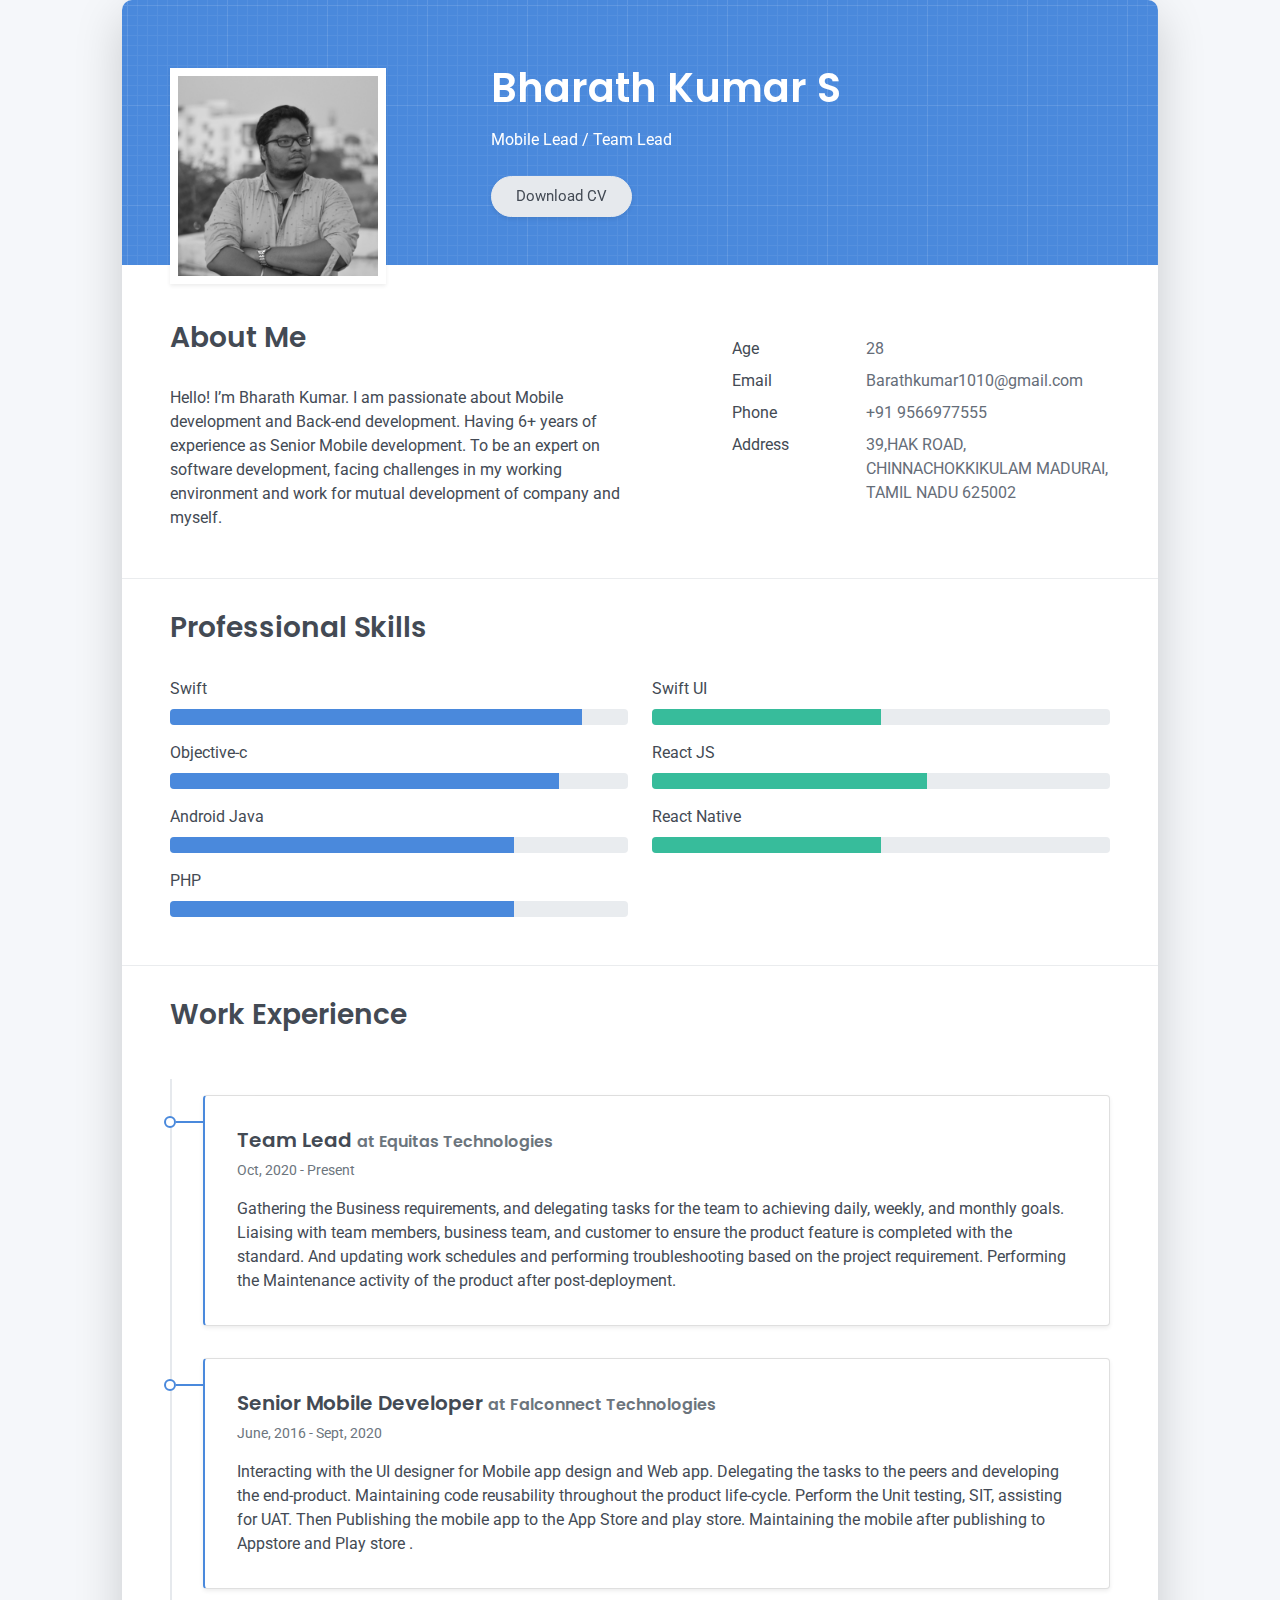
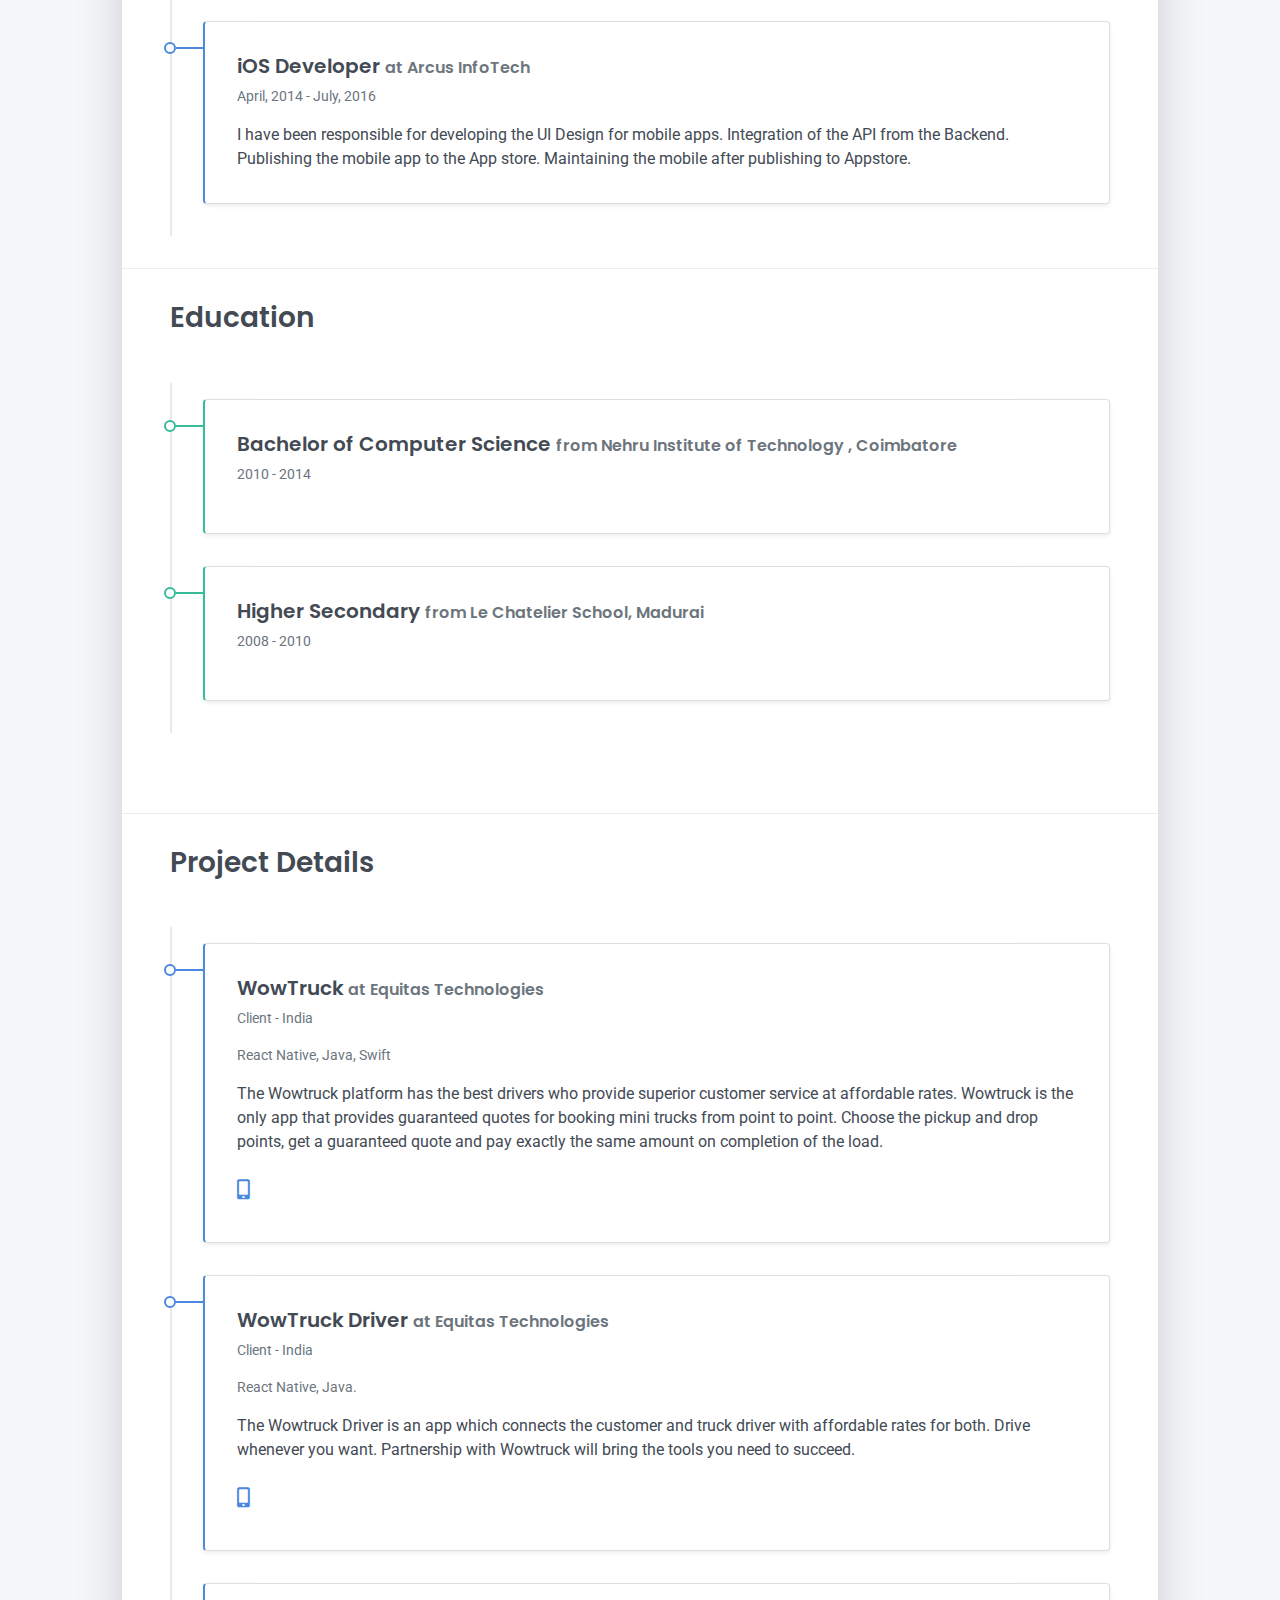
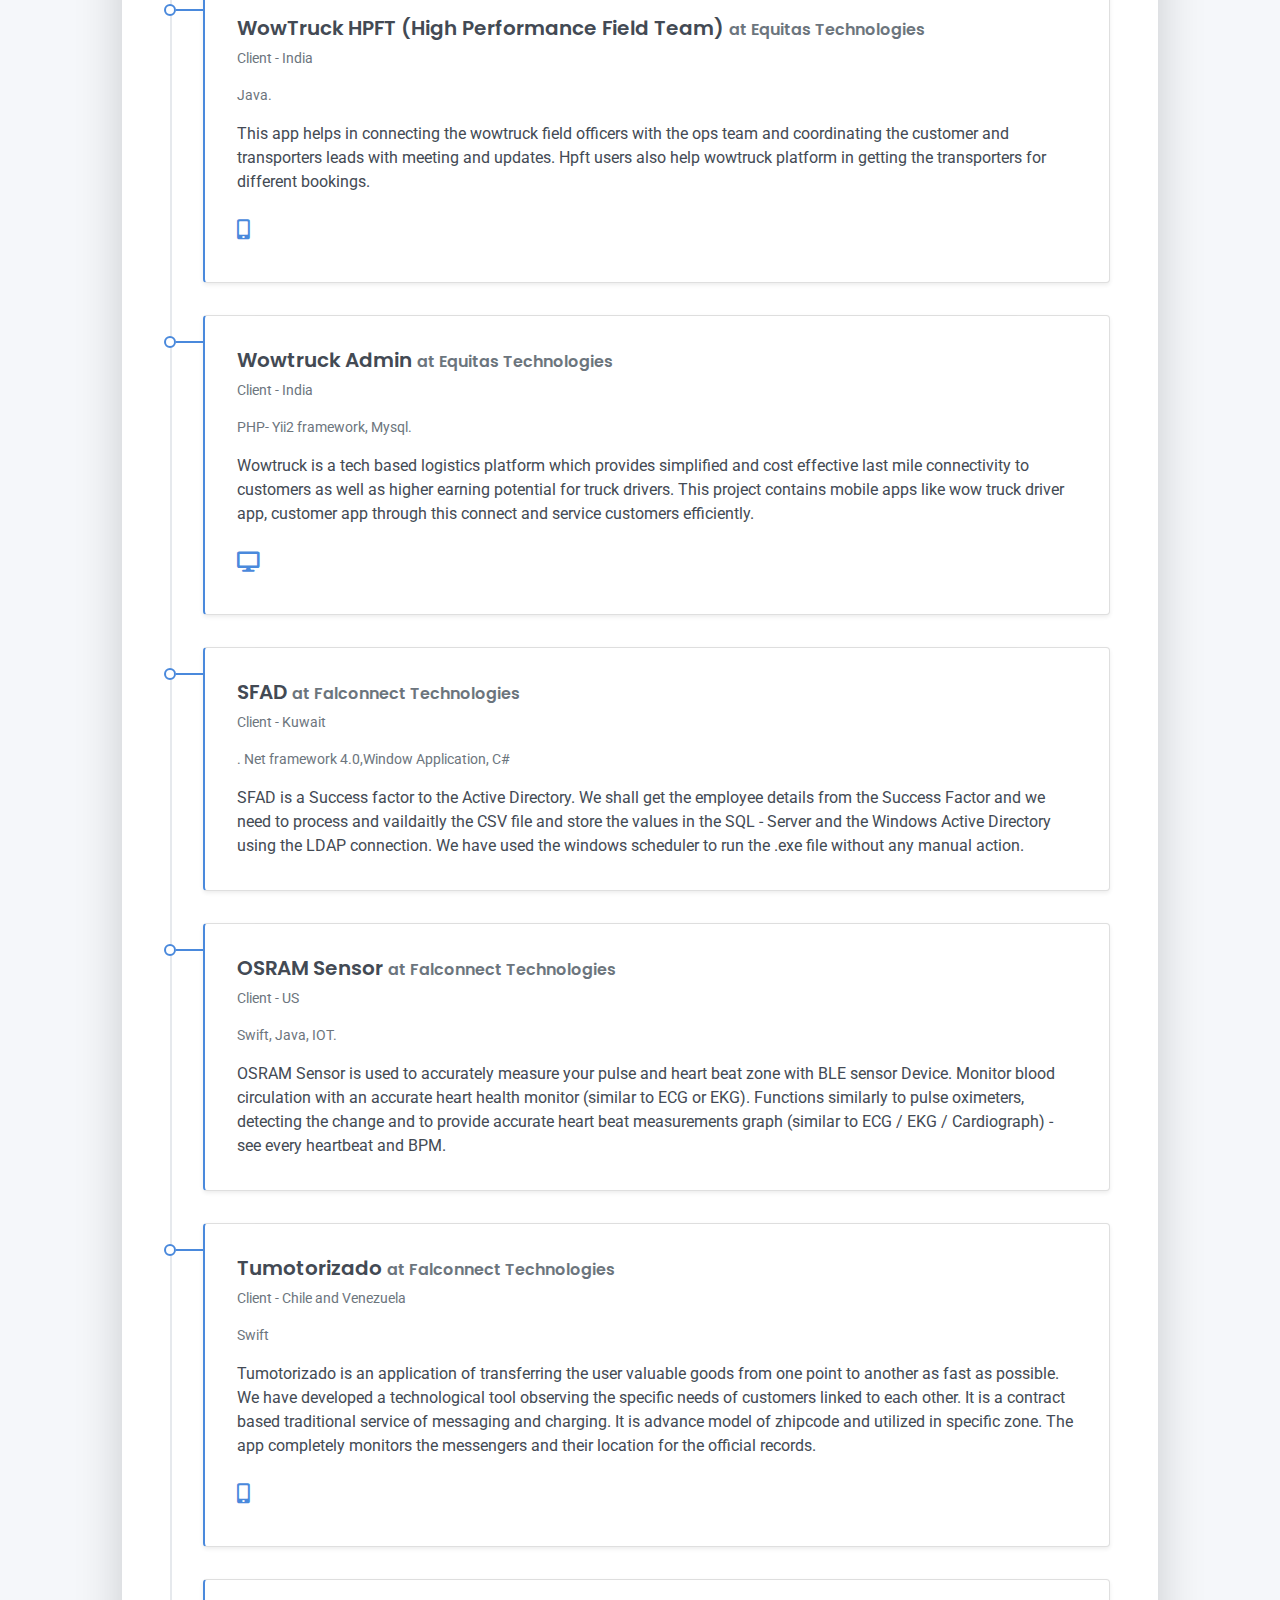
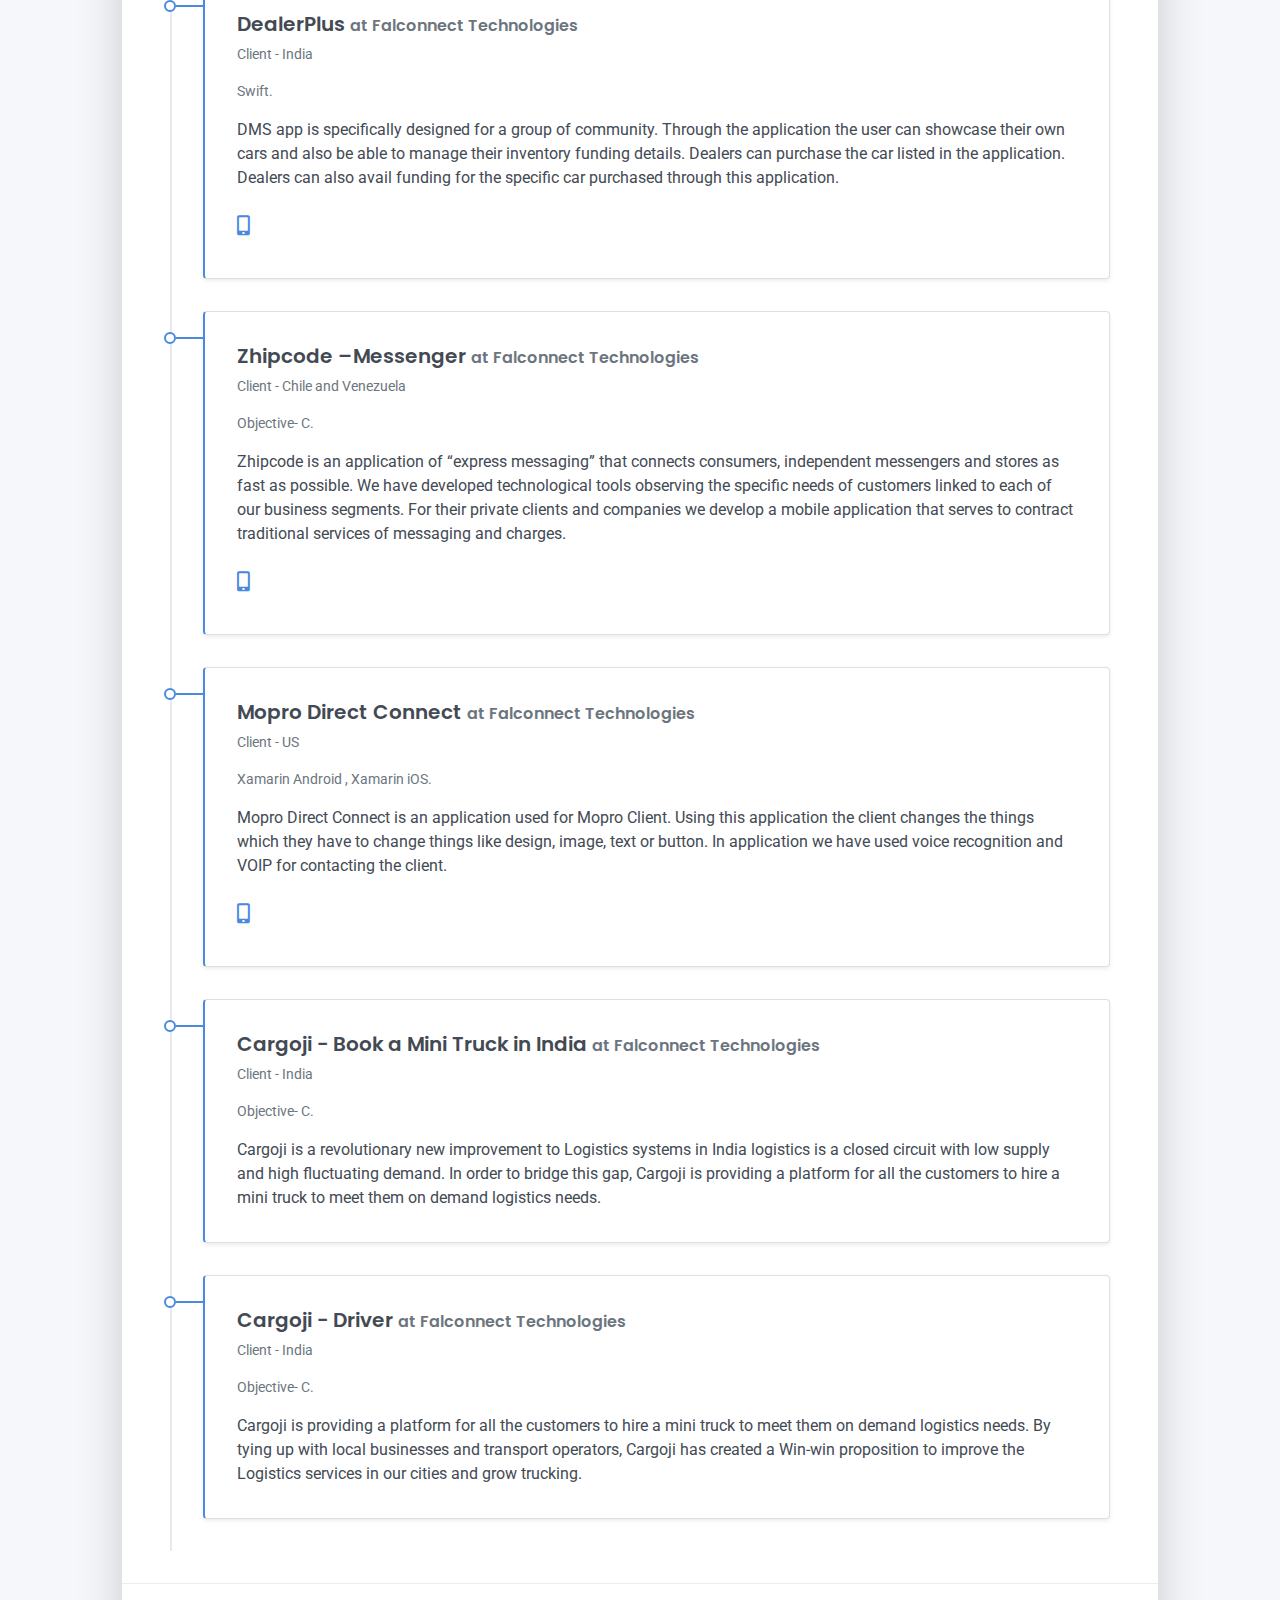
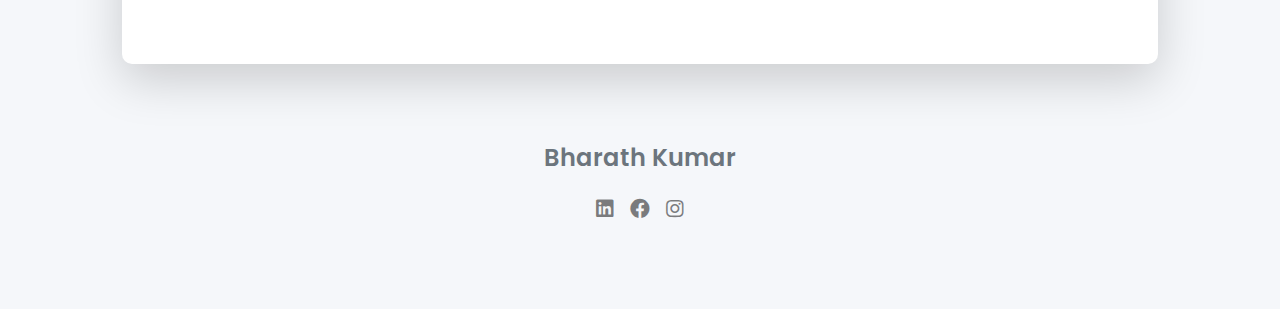
==== index.html @ b7758c67 "rejection fix" ====
<!DOCTYPE html>
<html lang="en-US">
  <head>
    <meta charset="UTF-8">
    <meta http-equiv="X-UA-Compatible" content="IE=edge">
    <meta name="viewport" content="width=device-width, initial-scale=1">
    <title>Bharath Resume</title>
    <link rel="preconnect" href="https://fonts.gstatic.com" crossorigin="crossorigin"/>
    <link rel="preload" as="style" href="https://fonts.googleapis.com/css2?family=Poppins:wght@600&amp;family=Roboto:wght@300;400;500;700&amp;display=swap"/>
    <link rel="stylesheet" href="https://fonts.googleapis.com/css2?family=Poppins:wght@600&amp;family=Roboto:wght@300;400;500;700&amp;display=swap" media="print" onload="this.media='all'"/>
    <noscript>
      <link rel="stylesheet" href="https://fonts.googleapis.com/css2?family=Poppins:wght@600&amp;family=Roboto:wght@300;400;500;700&amp;display=swap"/>
    </noscript>
    <link href="css/font-awesome/css/all.min.css?ver=1.2.0" rel="stylesheet">
    <link href="css/bootstrap.min.css?ver=1.2.0" rel="stylesheet">
    <link href="css/aos.css?ver=1.2.0" rel="stylesheet">
    <link href="css/main.css?ver=1.2.0" rel="stylesheet">
    <noscript>
      <style type="text/css">
        [data-aos] {
            opacity: 1 !important;
            transform: translate(0) scale(1) !important;
        }
      </style>
    </noscript>
  </head>
  <body id="top">
    <!-- <header class="d-print-none">
      <div class="container text-center text-lg-left">
        <div class="py-3 clearfix">
          <h1 class="site-title mb-0">Bharath Kumar S</h1>
          <div class="site-nav">
            <nav role="navigation">
              <ul class="nav justify-content-center">
                 <li class="nav-item"><a class="nav-link" href="https://twitter.com/templateflip" title="Twitter"><i class="fab fa-twitter"></i><span class="menu-title sr-only">Twitter</span></a>
                </li> 
                <li class="nav-item"><a class="nav-link" href="https://www.linkedin.com/in/barath10/" title="LinkedIn"><i class="fab fa-linkedin"></i><span class="menu-title sr-only">Facebook</span></a>
                </li>
                <li class="nav-item"><a class="nav-link" href="https://www.instagram.com/barathkumar10/" title="Instagram"><i class="fab fa-instagram"></i><span class="menu-title sr-only">Instagram</span></a>
                </li>
                <li class="nav-item"><a class="nav-link" href="https://www.facebook.com/barath1010/" title="Facebook"><i class="fab fa-facebook"></i><span class="menu-title sr-only">Github</span></a>
                </li>
              </ul>
            </nav>
          </div>
        </div>
      </div>
    </header> -->
    <div class="page-content">
      <div class="container">
<div class="cover shadow-lg bg-white">
  <div class="cover-bg p-3 p-lg-4 text-white">
    <div class="row">
      <div class="col-lg-4 col-md-5">
        <div class="avatar hover-effect bg-white shadow-sm p-1"><img src="images/avatar.jpg" width="200" height="200"/></div>
      </div>
      <div class="col-lg-8 col-md-7 text-center text-md-start">
        <h2 class="h1 mt-2" data-aos="fade-left" data-aos-delay="0">Bharath Kumar S</h2>
        <p data-aos="fade-left" data-aos-delay="100">Mobile Lead / Team Lead </p>
        <div class="d-print-none" data-aos="fade-left" data-aos-delay="200"><a class="btn btn-light text-dark shadow-sm mt-1 me-1" href="bharath_resume.pdf" target="_blank">Download CV</a>
          <!-- <a class="btn btn-success shadow-sm mt-1" href="#contact">Hire Me</a> -->
        </div>
      </div>
    </div>
  </div>
  <div class="about-section pt-4 px-3 px-lg-4 mt-1">
    <div class="row">
      <div class="col-md-6">
        <h2 class="h3 mb-3">About Me</h2>
        <p>Hello! I’m Bharath Kumar. I am passionate about Mobile development and Back-end development. Having 6+ years of experience as Senior Mobile development. To be an expert on software development,
        facing challenges in my working environment and work for mutual development of company and myself.</p>
      </div>
      <div class="col-md-5 offset-md-1">
        <div class="row mt-2">
          <div class="col-sm-4">
            <div class="pb-1">Age</div>
          </div>
          <div class="col-sm-8">
            <div class="pb-1 text-secondary">28</div>
          </div>
          <div class="col-sm-4">
            <div class="pb-1">Email</div>
          </div>
          <div class="col-sm-8">
            <div class="pb-1 text-secondary">Barathkumar1010@gmail.com</div>
          </div>
          <div class="col-sm-4">
            <div class="pb-1">Phone</div>
          </div>
          <div class="col-sm-8">
            <div class="pb-1 text-secondary">+91 9566977555</div>
          </div>
          <div class="col-sm-4">
            <div class="pb-1">Address</div>
          </div>
          <div class="col-sm-8">
            <div class="pb-1 text-secondary">39,HAK ROAD,
              CHINNACHOKKIKULAM MADURAI,
              TAMIL NADU 625002</div>
          </div>
        </div>
      </div>
    </div>
  </div>
  <hr class="d-print-none"/>
  <div class="skills-section px-3 px-lg-4">
    <h2 class="h3 mb-3">Professional Skills</h2>
    <div class="row">
      <div class="col-md-6">
        <div class="mb-2"><span>Swift</span>
          <div class="progress my-1">
            <div class="progress-bar bg-primary" role="progressbar" data-aos="zoom-in-right" data-aos-delay="100" data-aos-anchor=".skills-section" style="width: 90%" aria-valuenow="90" aria-valuemin="0" aria-valuemax="100"></div>
          </div>
        </div>
        <div class="mb-2"><span>Objective-c</span>
          <div class="progress my-1">
            <div class="progress-bar bg-primary" role="progressbar" data-aos="zoom-in-right" data-aos-delay="200" data-aos-anchor=".skills-section" style="width: 85%" aria-valuenow="85" aria-valuemin="0" aria-valuemax="100"></div>
          </div>
        </div>
        <div class="mb-2"><span>Android Java</span>
          <div class="progress my-1">
            <div class="progress-bar bg-primary" role="progressbar" data-aos="zoom-in-right" data-aos-delay="300" data-aos-anchor=".skills-section" style="width: 75%" aria-valuenow="75" aria-valuemin="0" aria-valuemax="100"></div>
          </div>
        </div>
        <div class="mb-2"><span>PHP</span>
          <div class="progress my-1">
            <div class="progress-bar bg-primary" role="progressbar" data-aos="zoom-in-right" data-aos-delay="300"
              data-aos-anchor=".skills-section" style="width: 75%" aria-valuenow="75" aria-valuemin="0" aria-valuemax="100">
            </div>
          </div>
        </div>
      </div>
      <div class="col-md-6">
        <div class="mb-2"><span>Swift UI</span>
          <div class="progress my-1">
            <div class="progress-bar bg-success" role="progressbar" data-aos="zoom-in-right" data-aos-delay="300"
              data-aos-anchor=".skills-section" style="width: 50%" aria-valuenow="75" aria-valuemin="0" aria-valuemax="100">
            </div>
          </div>
        </div>
        <div class="mb-2"><span>React JS</span>
          <div class="progress my-1">
            <div class="progress-bar bg-success" role="progressbar" data-aos="zoom-in-right" data-aos-delay="600"
              data-aos-anchor=".skills-section" style="width: 60%" aria-valuenow="75" aria-valuemin="0" aria-valuemax="100">
            </div>
          </div>
        </div>
        <div class="mb-2"><span>React Native</span>
          <div class="progress my-1">
            <div class="progress-bar bg-success" role="progressbar" data-aos="zoom-in-right" data-aos-delay="400"
              data-aos-anchor=".skills-section" style="width: 50%" aria-valuenow="90" aria-valuemin="0" aria-valuemax="100">
            </div>
          </div>
        </div>
      
      </div>
    </div>
  </div>
  <hr class="d-print-none"/>
  <div class="work-experience-section px-3 px-lg-4">
    <h2 class="h3 mb-4">Work Experience</h2>
    <div class="timeline">
      <div class="timeline-card timeline-card-primary card shadow-sm">
        <div class="card-body">
          <div class="h5 mb-1">Team Lead <span class="text-muted h6">at Equitas Technologies</span></div>
          <div class="text-muted text-small mb-2">Oct, 2020 - Present</div>
          <div>Gathering the Business requirements, and delegating tasks for the team to achieving daily, weekly, and monthly goals.
          Liaising with team members, business team, and customer to ensure the product feature is completed with the standard.
          And updating work schedules and performing troubleshooting based on the project requirement. Performing the
          Maintenance activity of the product after post-deployment.</div>
        </div>
      </div>
      <div class="timeline-card timeline-card-primary card shadow-sm">
        <div class="card-body">
          <div class="h5 mb-1">Senior Mobile Developer <span class="text-muted h6">at Falconnect Technologies</span></div>
          <div class="text-muted text-small mb-2">June, 2016 - Sept, 2020</div>
          <div>Interacting with the UI designer for Mobile app design and Web app. Delegating the tasks to the peers and developing the
          end-product. Maintaining code reusability throughout the product life-cycle. Perform the Unit testing, SIT, assisting
          for UAT. Then Publishing the mobile app to the App Store and play store. Maintaining the mobile after publishing to
          Appstore and Play store .</div>
        </div>
      </div>
      <div class="timeline-card timeline-card-primary card shadow-sm">
        <div class="card-body">
          <div class="h5 mb-1">iOS Developer <span class="text-muted h6">at Arcus InfoTech</span></div>
          <div class="text-muted text-small mb-2">April, 2014 - July, 2016</div>
          <div>I have been responsible for developing the UI Design for mobile apps. Integration of the API from the Backend.
            Publishing the mobile app to the App store. Maintaining the mobile after publishing to Appstore.</div>
        </div>
      </div>
    <!-- </div> -->
   
    </div>
  </div>
  <hr class="d-print-none"/>
  <div class="page-break"></div>
  <div class="education-section px-3 px-lg-4 pb-4">
    <h2 class="h3 mb-4">Education</h2>
    <div class="timeline">
      <div class="timeline-card timeline-card-success card shadow-sm">
        <div class="card-body">
          <div class="h5 mb-1">Bachelor of Computer Science <span class="text-muted h6">from Nehru Institute of Technology , Coimbatore</span></div>
          <div class="text-muted text-small mb-2">2010 - 2014</div>
          <!-- <div>.</div> -->
        </div>
      </div>
      <div class="timeline-card timeline-card-success card shadow-sm">
        <div class="card-body">
          <div class="h5 mb-1">Higher Secondary <span class="text-muted h6">from Le Chatelier School, Madurai</span></div>
          <div class="text-muted text-small mb-2">2008 - 2010</div>
          <!-- <div>User generated content in real-time will have multiple touchpoints for offshoring. Organically grow the holistic world view of disruptive innovation via workplace diversity and empowerment.</div> -->
        </div>
      </div>
    </div>
  </div>

  <hr class="d-print-none" />
  <div class="work-experience-section px-3 px-lg-4">
    <h2 class="h3 mb-4">Project Details</h2>
    <div class="timeline">
      <div class="timeline-card timeline-card-primary card shadow-sm">
        <div class="card-body">
          <div class="h5 mb-1">WowTruck <span class="text-muted h6">at Equitas Technologies</span></div>
          <div class="text-muted text-small mb-2">Client - India</div>
          <div class="text-muted text-small mb-2">React Native, Java, Swift</div>
          <div>The Wowtruck platform has the best drivers who provide superior customer service at affordable rates.
          Wowtruck is the only app that provides guaranteed quotes for booking mini trucks from point to point. Choose the pickup
          and drop points, get a guaranteed quote and pay exactly the same amount on completion of the load.</div>
          <br/>
          <div class="h5 mb-1"><a href="https://play.google.com/store/apps/details?id=in.wowtruck.supplierapp"> <i class="fa fa-mobile-alt" aria-hidden="true" fa-4x></i></a></div>
        </div>
      </div>
      <div class="timeline-card timeline-card-primary card shadow-sm">
        <div class="card-body">
          <div class="h5 mb-1">WowTruck Driver <span class="text-muted h6">at Equitas Technologies</span></div>
          <div class="text-muted text-small mb-2">Client - India</div>
          <div class="text-muted text-small mb-2">React Native, Java.</div>
          <div>The Wowtruck Driver is an app which connects the customer and truck driver with affordable rates for both.
          Drive whenever you want. Partnership with Wowtruck will bring the tools you need to succeed.
          </div>
          <br />
            <div class="h5 mb-1"><a href="https://play.google.com/store/apps/details?id=in.wowtruck.driverapp"> <i
                class="fa fa-mobile-alt" aria-hidden="true" fa-4x></i></a>
            </div>
        </div>
      </div>
      <div class="timeline-card timeline-card-primary card shadow-sm">
        <div class="card-body">
          <div class="h5 mb-1">WowTruck HPFT (High Performance Field Team) <span class="text-muted h6">at Equitas Technologies</span></div>
          <div class="text-muted text-small mb-2">Client - India</div>
          <div class="text-muted text-small mb-2">Java.</div>
          <div>This app helps in connecting the wowtruck field officers with the ops team and coordinating the customer and
          transporters leads with meeting and updates. Hpft users also help wowtruck platform in getting the transporters for
          different bookings.
          </div>
          <br />
          <div class="h5 mb-1"><a href="https://play.google.com/store/apps/details?id=in.wowtruck.newproject"> <i
                class="fa fa-mobile-alt" aria-hidden="true" fa-4x></i></a>
          </div>
        </div>
      </div>
      <div class="timeline-card timeline-card-primary card shadow-sm">
        <div class="card-body">
          <div class="h5 mb-1">Wowtruck Admin <span class="text-muted h6">at Equitas Technologies</span></div>
          <div class="text-muted text-small mb-2">Client - India</div>
          <div class="text-muted text-small mb-2">PHP- Yii2 framework, Mysql.</div>
          <div>Wowtruck is a tech based logistics platform which provides simplified and cost effective last mile connectivity to
          customers as well as higher earning potential for truck drivers. This project contains mobile apps like wow truck driver
          app, customer app through this connect and service customers efficiently.
          </div>
          <br />
          <div class="h5 mb-1"><a href="https://a.wowtruck.in/">
          <i class="fas fa-desktop"  aria-hidden="true" fa-4x></i>
             </a>
          </div>
        </div>
      </div>
      <div class="timeline-card timeline-card-primary card shadow-sm">
        <div class="card-body">
          <div class="h5 mb-1">SFAD <span class="text-muted h6">at Falconnect Technologies</span></div>
          <div class="text-muted text-small mb-2">Client - Kuwait</div>
          <div class="text-muted text-small mb-2">. Net framework 4.0,Window Application, C#</div>
          <div>SFAD is a Success factor to the Active Directory. We shall get the employee details from the Success Factor and we need
          to process and vaildaitly the CSV file and store the values in the SQL - Server and the Windows Active Directory using
          the LDAP connection. We have used the windows scheduler to run the .exe file without any manual action.
          </div>
        </div>
      </div>
      <div class="timeline-card timeline-card-primary card shadow-sm">
        <div class="card-body">
          <div class="h5 mb-1">OSRAM Sensor <span class="text-muted h6">at Falconnect Technologies</span></div>
          <div class="text-muted text-small mb-2">Client - US</div>

          <div class="text-muted text-small mb-2">Swift, Java, IOT.</div>
          <div>OSRAM Sensor is used to accurately measure your pulse and heart beat zone with BLE sensor Device. Monitor blood
          circulation with an accurate heart health monitor (similar to ECG or EKG). Functions similarly to pulse oximeters,
          detecting the change and to provide accurate heart beat measurements graph (similar to ECG / EKG / Cardiograph) - see
          every heartbeat and BPM.
          </div>
          <!-- <br />
          <div class="h5 mb-1"><a href="https://play.google.com/store/apps/details?id=in.wowtruck.newproject"> <i
                class="fa fa-mobile" aria-hidden="true" fa-4x></i></a>
          </div> -->
        </div>
      </div>
      <div class="timeline-card timeline-card-primary card shadow-sm">
        <div class="card-body">
          <div class="h5 mb-1">Tumotorizado <span class="text-muted h6">at Falconnect Technologies </span></div>
          <div class="text-muted text-small mb-2">Client - Chile and Venezuela</div>
          <div class="text-muted text-small mb-2">Swift</div>
          <div>Tumotorizado is an application of transferring the user valuable goods from one point to another as fast as
            possible.
            We have developed a technological tool observing the specific needs of customers linked to each other. It is a
            contract based traditional service of messaging and charging. It is advance model of zhipcode and utilized in
            specific
            zone. The app completely monitors the messengers and their location for the official records.
          </div>
          <br />
          <div class="h5 mb-1"><a href="https://apps.apple.com/us/app/tumotorizado-mensajero/id1299626062"> <i
                class="fa fa-mobile-alt" aria-hidden="true" fa-4x></i></a>
          </div>
        </div>
      </div>
      <div class="timeline-card timeline-card-primary card shadow-sm">
        <div class="card-body">
          <div class="h5 mb-1">DealerPlus <span class="text-muted h6">at Falconnect Technologies</span></div>
          <div class="text-muted text-small mb-2">Client - India</div>
          <div class="text-muted text-small mb-2">Swift.</div>
          <div>DMS app is specifically designed for a group of community. Through the application the user can showcase their own cars
          and also be able to manage their inventory funding details. Dealers can purchase the car listed in the application.
          Dealers can also avail funding for the specific car purchased through this application.
          </div>
          <br />
          <div class="h5 mb-1"><a href="https://apps.apple.com/us/app/dealerplus/id1276466770"> <i
                class="fa fa-mobile-alt" aria-hidden="true" fa-4x></i></a>
          </div>
        </div>
      </div>
      <div class="timeline-card timeline-card-primary card shadow-sm">
        <div class="card-body">
          <div class="h5 mb-1"> Zhipcode –Messenger <span class="text-muted h6">at Falconnect Technologies</span></div>
          <div class="text-muted text-small mb-2">Client - Chile and Venezuela</div>
          <div class="text-muted text-small mb-2">Objective- C.</div>
          <div>Zhipcode is an application of “express messaging” that connects consumers, independent messengers and stores as fast as
          possible. We have developed technological tools observing the specific needs of customers linked to each of our business
          segments. For their private clients and companies we develop a mobile application that serves to contract traditional
          services of messaging and charges.
          </div>
          <br />
          <div class="h5 mb-1"><a href="https://apps.apple.com/us/app/zhipcode-mensajero/id1301093609"> <i
                class="fa fa-mobile-alt" aria-hidden="true" fa-4x></i></a>
          </div>
        </div>
      </div>
      <div class="timeline-card timeline-card-primary card shadow-sm">
        <div class="card-body">
          <div class="h5 mb-1"> Mopro Direct Connect <span class="text-muted h6">at Falconnect Technologies</span></div>
          <div class="text-muted text-small mb-2">Client - US</div>
          <div class="text-muted text-small mb-2">Xamarin Android , Xamarin iOS.</div>
          <div>Mopro Direct Connect is an application used for Mopro Client. Using this application the client changes the
            things
            which they have to change things like design, image, text or button. In application we have used voice recognition
            and VOIP for contacting the client.
          </div>
          <br />
          <div class="h5 mb-1"><a href="https://apps.apple.com/us/app/moprogo/id1289957845"> <i
                class="fa fa-mobile-alt" aria-hidden="true" fa-4x></i></a>
          </div>
        </div>
      </div>
      <div class="timeline-card timeline-card-primary card shadow-sm">
        <div class="card-body">
          <div class="h5 mb-1">Cargoji - Book a Mini Truck in India <span class="text-muted h6">at Falconnect Technologies</span></div>
          <div class="text-muted text-small mb-2">Client - India</div>
          <div class="text-muted text-small mb-2">Objective- C.</div>
          <div>Cargoji is a revolutionary new improvement to Logistics systems in India logistics is a closed circuit with low
          supply and high fluctuating demand. In order to bridge this gap, Cargoji is providing a platform for all the customers
          to hire a mini truck to meet them on demand logistics needs.
          </div>
        </div>
      </div>
      <div class="timeline-card timeline-card-primary card shadow-sm">
        <div class="card-body">
          <div class="h5 mb-1">Cargoji - Driver <span class="text-muted h6">at Falconnect Technologies</span></div>
          <div class="text-muted text-small mb-2">Client - India</div>
          <div class="text-muted text-small mb-2">Objective- C.</div>
          <div>Cargoji is providing a platform for all the customers to hire a mini truck to meet them on demand logistics needs. By
          tying up with local businesses and transport operators, Cargoji has created a Win-win proposition to improve the
          Logistics services in our cities and grow trucking.
          </div>
        </div>
      </div>
    </div>
  </div>

  <hr class="d-print-none"/>
   <div class="contant-section px-3 px-lg-4 pb-4" id="contact">
  <!--  <h2 class="h3 text mb-3">Contact</h2>
    <div class="row">
      <div class="col-md-7 d-print-none">
        <div class="my-2"><form action="https://formspree.io/your@email.com"
    method="POST">
  <div class="row">
    <div class="col-6">
      <input class="form-control" type="text" id="name" name="name" placeholder="Your Name" required>
    </div>
    <div class="col-6">
      <input class="form-control" type="email" id="email" name="_replyto" placeholder="Your E-mail" required>
    </div>
  </div>
  <div class="form-group my-2">
    <textarea class="form-control" style="resize: none;" id="message" name="message" rows="4"  placeholder="Your Message" required></textarea>
  </div>
  <button class="btn btn-primary mt-2" type="submit">Send</button>
</form>
        </div>
      </div> -->
      <!-- <div class="col">
        <div class="mt-2">
          <h3 class="h6">Address</h3>
          <div class="pb-2 text-secondary">39,HAK ROAD,
          CHINNACHOKKIKULAM MADURAI,
          TAMIL NADU 625002</div>
          <h3 class="h6">Phone</h3>
          <div class="pb-2 text-secondary">+91 9566977555</div>
          <h3 class="h6">Email</h3>
          <div class="pb-2 text-secondary">Barathkumar1010@gmail.com</div>
        </div>
      </div> -->
      <div class="col d-none d-print-block">
        <div class="mt-2">
          <div>
            <div class="mb-2">
              <div class="text-dark"><i class="fab fa-linkedin mr-1"></i><span>https://www.linkedin.com/in/barath10/</span>
              </div>
            </div>
            <div class="mb-2">
              <div class="text-dark"><i class="fab fa-facebook mr-1"></i><span>https://www.facebook.com/barath1010/</span>
              </div>
            </div>
            <div class="mb-2">
              <div class="text-dark"><i class="fab fa-instagram mr-1"></i><span>https://www.instagram.com/barathkumar10/</span>
              </div>
            </div>
            <!-- <div class="mb-2">
              <div class="text-dark"><i class="fab fa-github mr-1"></i><span>https://github.com/templateflip</span>
              </div>
            </div> -->
          </div>
        </div>
      </div>
    </div>
  </div>
</div></div>
    </div>
    <footer class="pt-4 pb-4 text-muted text-center d-print-none">
      <div class="container">
        <div class="my-3">
          <div class="h4">Bharath Kumar</div>
          <div class="footer-nav">
            <nav role="navigation">
              <ul class="nav justify-content-center">
                <li class="nav-item"><a class="nav-link" href="https://www.linkedin.com/in/barath10/" title="LinkedIn"><i class="fab fa-linkedin"></i><span class="menu-title sr-only">Twitter</span></a>
                </li>
                <li class="nav-item"><a class="nav-link" href="https://www.facebook.com/barath1010/" title="Facebook"><i class="fab fa-facebook"></i><span class="menu-title sr-only">Facebook</span></a>
                </li>
                <li class="nav-item"><a class="nav-link" href="https://www.instagram.com/barathkumar10/" title="Instagram"><i class="fab fa-instagram"></i><span class="menu-title sr-only">Instagram</span></a>
                </li>
                <!-- <li class="nav-item"><a class="nav-link" href="https://github.com/templateflip" title="Github"><i class="fab fa-github"></i><span class="menu-title sr-only">Github</span></a>
                </li> -->
              </ul>
            </nav>
          </div>
        </div>
        <!-- <div class="text-small">
          <div class="mb-1">&copy; Right Resume. All rights reserved.</div>
          <div>Design - <a href="https://templateflip.com/" target="_blank">TemplateFlip</a></div>
        </div> -->
      </div>
    </footer>
    <script src="scripts/bootstrap.bundle.min.js?ver=1.2.0"></script>
    <script src="scripts/aos.js?ver=1.2.0"></script>
    <script src="scripts/main.js?ver=1.2.0"></script>
  </body>
</html>
---- css/main.css ----
/* Buttons */
/* Inputs */
/* Timeline custom component */
.timeline {
  border-left: 2px solid #E6E9ED;
  padding: 1rem 0; }

.timeline-card {
  position: relative;
  margin-left: 31px;
  border-left: 2px solid;
  margin-bottom: 2rem; }

.timeline-card:last-child {
  margin-bottom: 1rem; }

.timeline-card:before {
  content: '';
  display: inline-block;
  position: absolute;
  background-color: #fff;
  border-radius: 10px;
  width: 12px;
  height: 12px;
  top: 20px;
  left: -41px;
  border: 2px solid;
  z-index: 2; }

.timeline-card:after {
  content: '';
  display: inline-block;
  position: absolute;
  background-color: currentColor;
  width: 29px;
  height: 2px;
  top: 25px;
  left: -29px;
  z-index: 1; }

.timeline-card-primary {
  border-left-color: #4A89DC; }

.timeline-card-project {
  border-left-color: #4A89DC; }
  
.timeline-card-project:before {
  border-color: #4A89DC; }
  
.timeline-card-project:after {
  border-color: #4A89DC; }


.timeline-card-primary:before {
  border-color: #4A89DC; }

.timeline-card-primary:after {
  background-color: #4A89DC; }

.timeline-card-success {
  border-left-color: #37BC9B; }

.timeline-card-success:before {
  border-color: #37BC9B; }

.timeline-card-success:after {
  background-color: #37BC9B; }

html {
  scroll-behavior: smooth; }

.site-title {
  font-size: 1.25rem;
  line-height: 2.5rem; }

.nav-link {
  padding: 0;
  font-size: 1.25rem;
  line-height: 2.5rem;
  color: rgba(0, 0, 0, 0.5); }

.nav-link:hover,
.nav-link:focus,
.active .nav-link {
  color: rgba(0, 0, 0, 0.8); }

.nav-item + .nav-item {
  margin-left: 1rem; }

.cover {
  border-radius: 10px; }

.cover-bg {
  background-color: #4A89DC;
  background-image: url("data:image/svg+xml,%3Csvg xmlns='http://www.w3.org/2000/svg' width='100' height='100' viewBox='0 0 100 100'%3E%3Cg fill-rule='evenodd'%3E%3Cg fill='%23ffffff' fill-opacity='0.12'%3E%3Cpath opacity='.5' d='M96 [base64] 0v-9h-9v9h9zm-10 0v-9h-9v9h9zm-10 0v-9h-9v9h9zm-10 0v-9h-9v9h9zm-10 0v-9h-9v9h9zm-10 0v-9h-9v9h9zm-10 0v-9h-9v9h9zm-10 0v-9h-9v9h9zm-9-10h9v-9h-9v9zm10 0h9v-9h-9v9zm10 0h9v-9h-9v9zm10 0h9v-9h-9v9zm10 0h9v-9h-9v9zm10 0h9v-9h-9v9zm10 0h9v-9h-9v9zm10 0h9v-9h-9v9zm9-10v-9h-9v9h9zm-10 0v-9h-9v9h9zm-10 0v-9h-9v9h9zm-10 0v-9h-9v9h9zm-10 0v-9h-9v9h9zm-10 0v-9h-9v9h9zm-10 0v-9h-9v9h9zm-10 0v-9h-9v9h9zm-9-10h9v-9h-9v9zm10 0h9v-9h-9v9zm10 0h9v-9h-9v9zm10 0h9v-9h-9v9zm10 0h9v-9h-9v9zm10 0h9v-9h-9v9zm10 0h9v-9h-9v9zm10 0h9v-9h-9v9zm9-10v-9h-9v9h9zm-10 0v-9h-9v9h9zm-10 0v-9h-9v9h9zm-10 0v-9h-9v9h9zm-10 0v-9h-9v9h9zm-10 0v-9h-9v9h9zm-10 0v-9h-9v9h9zm-10 0v-9h-9v9h9zm-9-10h9v-9h-9v9zm10 0h9v-9h-9v9zm10 0h9v-9h-9v9zm10 0h9v-9h-9v9zm10 0h9v-9h-9v9zm10 0h9v-9h-9v9zm10 0h9v-9h-9v9zm10 0h9v-9h-9v9zm9-10v-9h-9v9h9zm-10 0v-9h-9v9h9zm-10 0v-9h-9v9h9zm-10 0v-9h-9v9h9zm-10 0v-9h-9v9h9zm-10 0v-9h-9v9h9zm-10 0v-9h-9v9h9zm-10 0v-9h-9v9h9zm-9-10h9v-9h-9v9zm10 0h9v-9h-9v9zm10 0h9v-9h-9v9zm10 0h9v-9h-9v9zm10 0h9v-9h-9v9zm10 0h9v-9h-9v9zm10 0h9v-9h-9v9zm10 0h9v-9h-9v9z'/%3E%3Cpath d='M6 5V0H5v5H0v1h5v94h1V6h94V5H6z'/%3E%3C/g%3E%3C/g%3E%3C/svg%3E");
  border-radius: 10px 10px 0 0; }

.avatar {
  max-width: 216px;
  max-height: 216px;
  margin-top: 20px;
  text-align: center;
  margin-left: auto;
  margin-right: auto; }

.avatar img {
  /* Safari 6.0 - 9.0 */
  filter: grayscale(100%); }

footer a:not(.nav-link) {
  color: inherit;
  border-bottom: 1px dashed;
  text-decoration: none;
  cursor: pointer; }

@media (min-width: 48em) {
  .site-title {
    float: left; }
  .site-nav {
    float: right; }
  .avatar {
    margin-bottom: -80px;
    margin-left: 0; } }

@media print {
  body {
    background-color: #fff; }
  .container {
    width: auto;
    max-width: 100%;
    padding: 0; }
  .cover, .cover-bg {
    border-radius: 0; }
  .cover.shadow-lg {
    box-shadow: none !important; }
  .cover-bg {
    padding: 5rem !important;
    padding-bottom: 10px !important; }
  .avatar {
    margin-top: -10px; }
  .about-section {
    padding: 6.5rem 5rem 2rem !important; }
  .skills-section,
  .work-experience-section,
  .education-section,
  .contant-section {
    padding: 1.5rem 5rem 2rem !important; }
  .page-break {
    padding-top: 5rem;
    page-break-before: always; } }
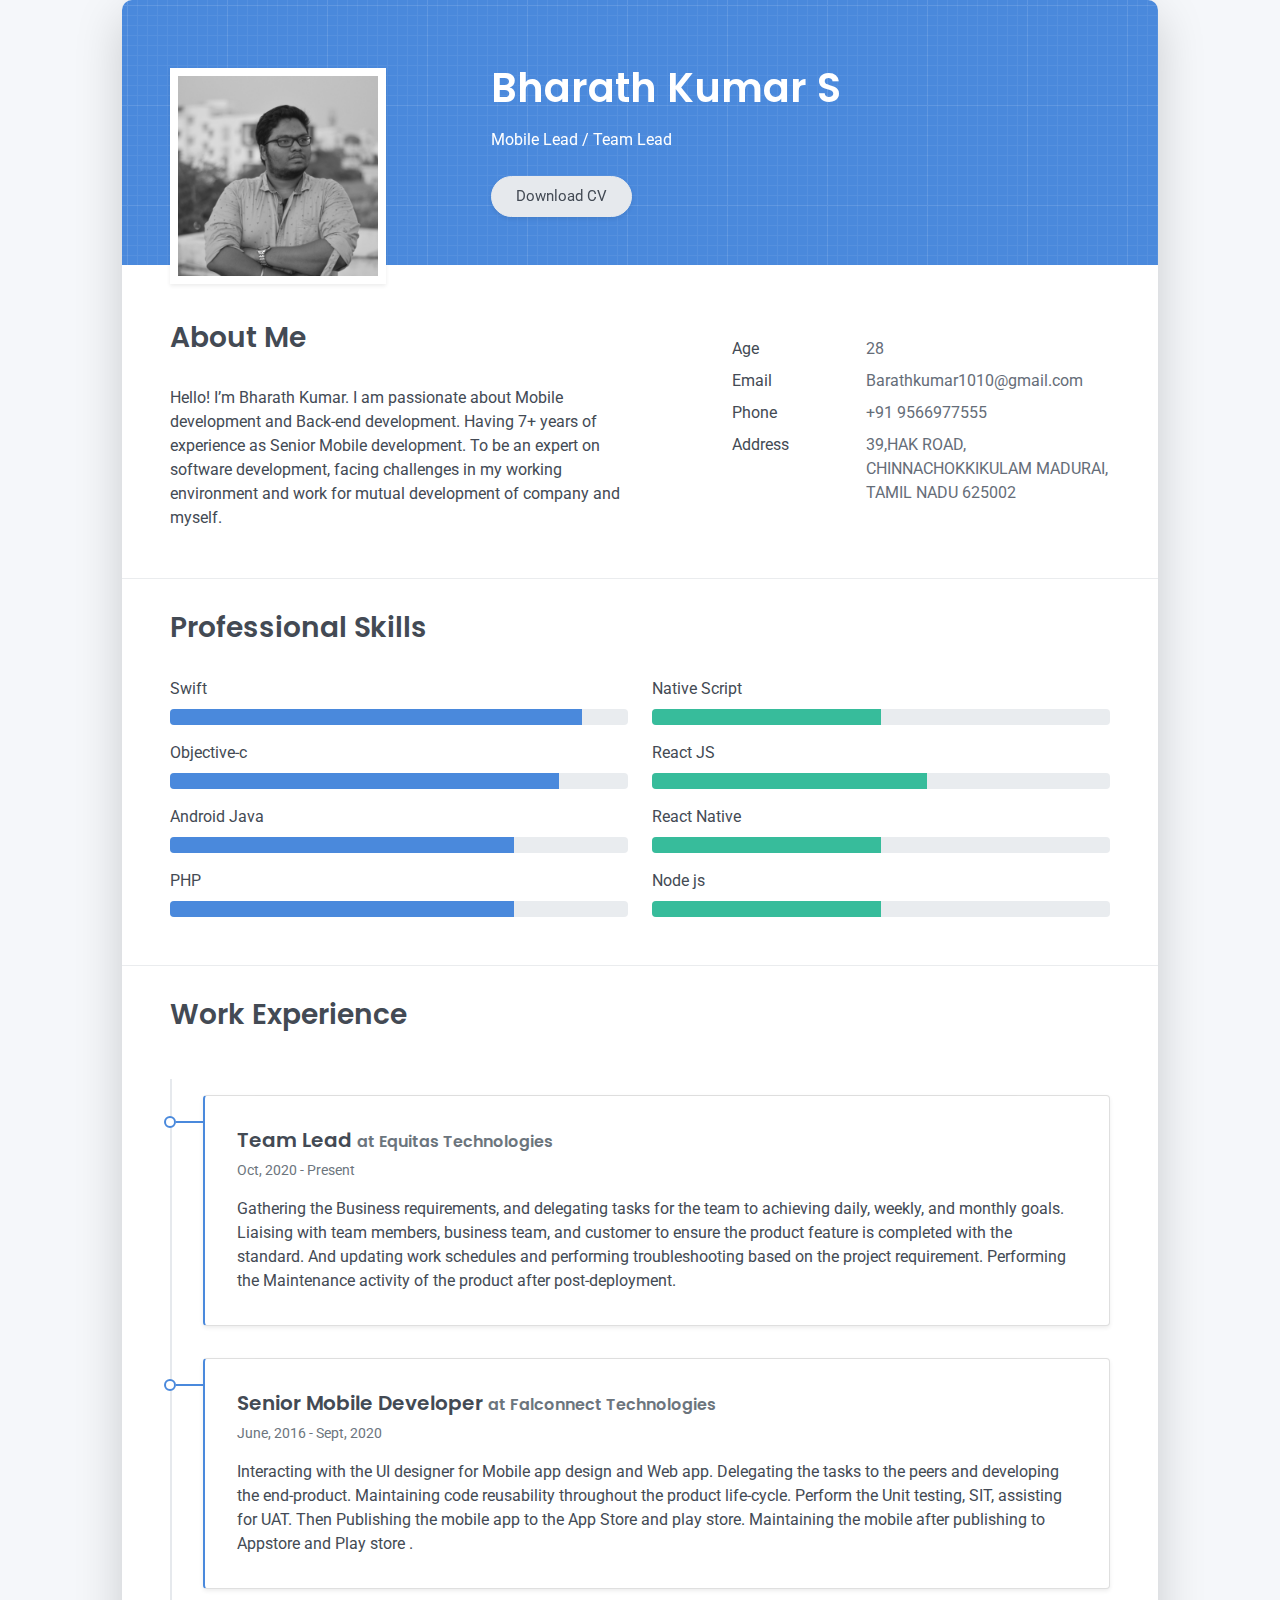
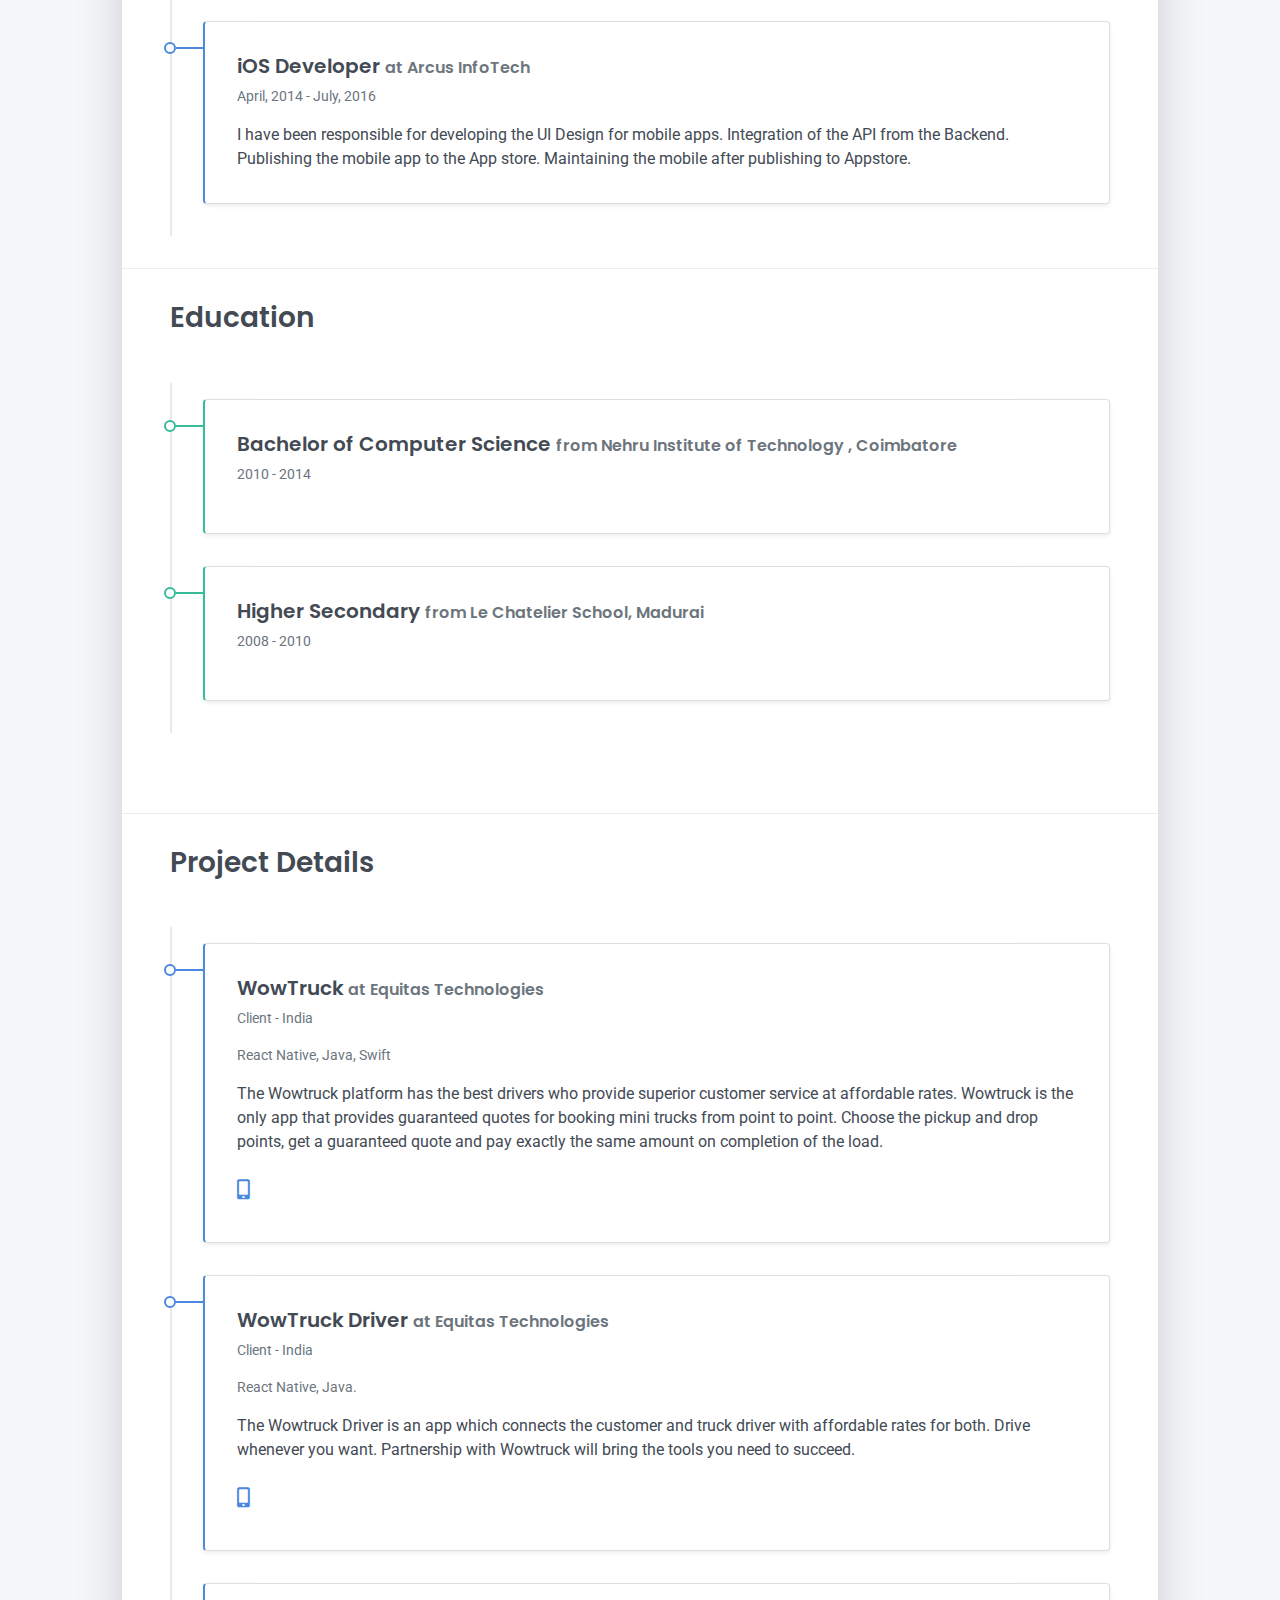
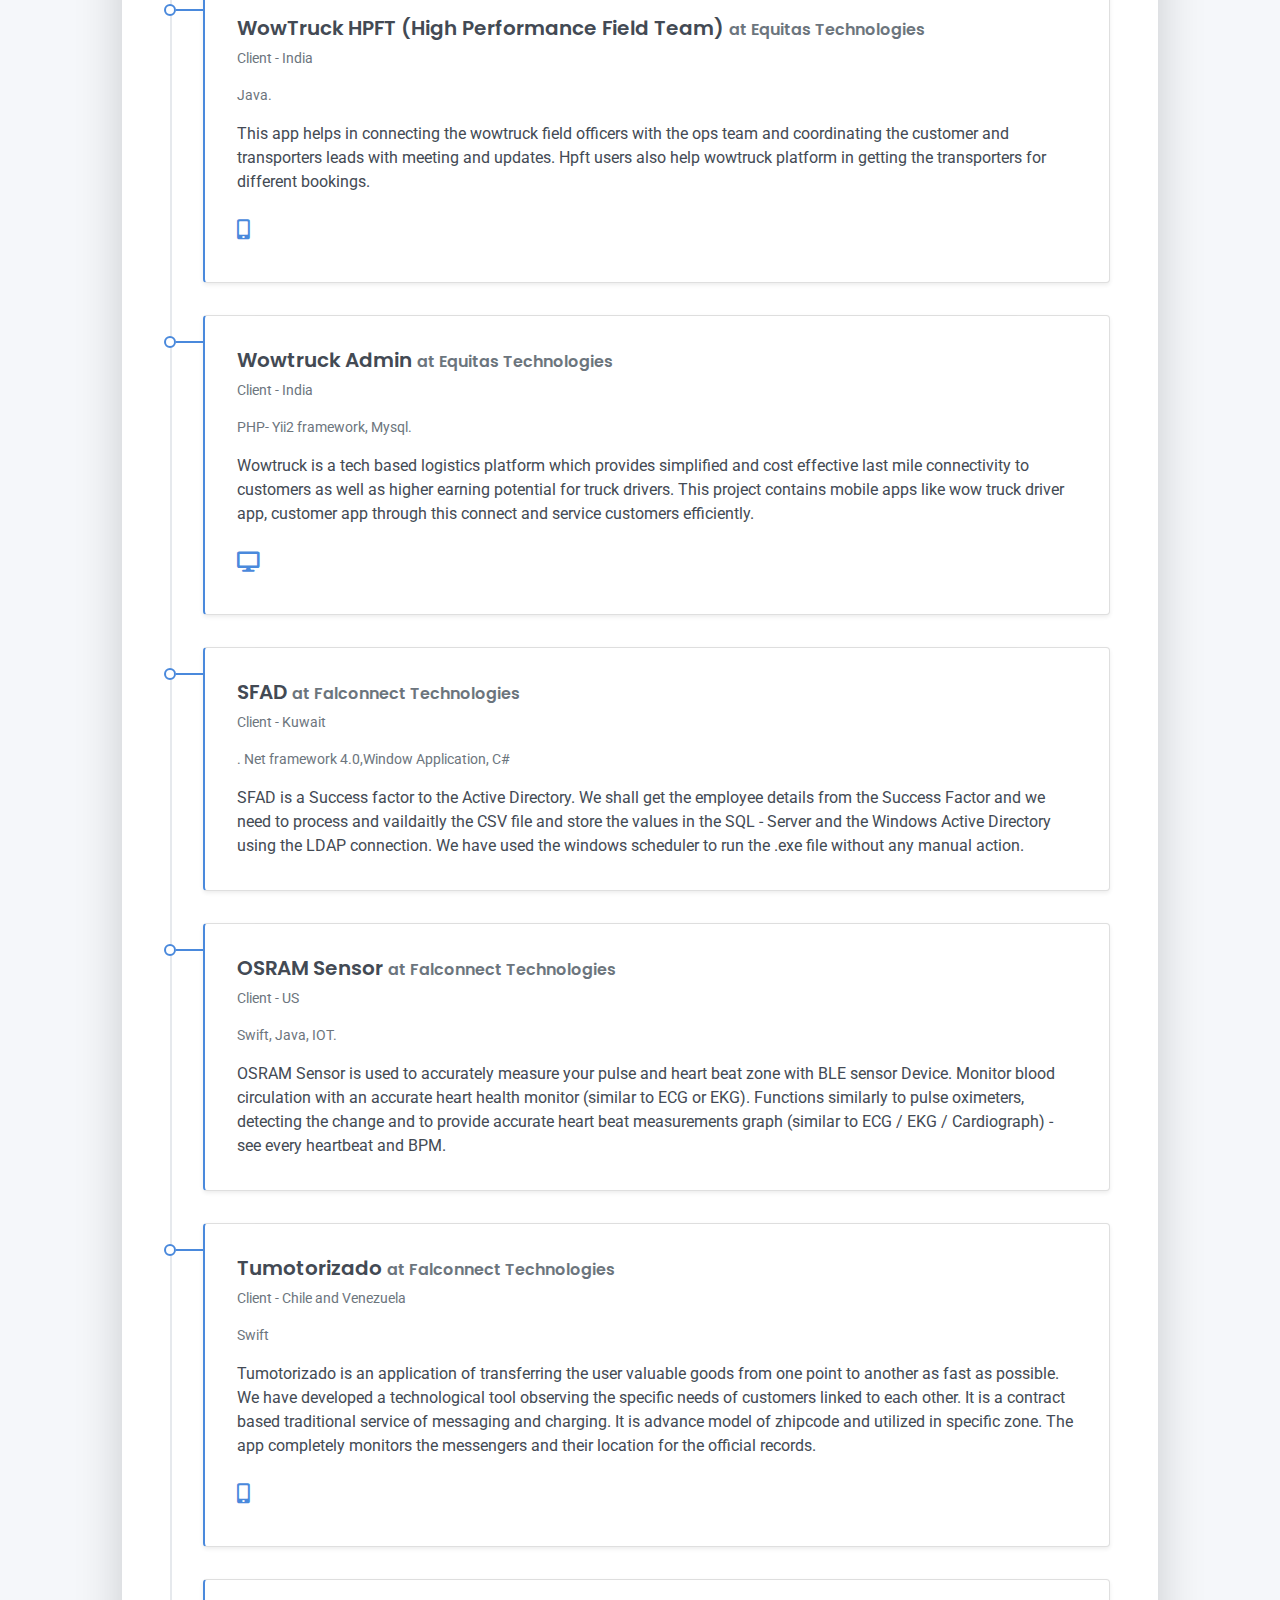
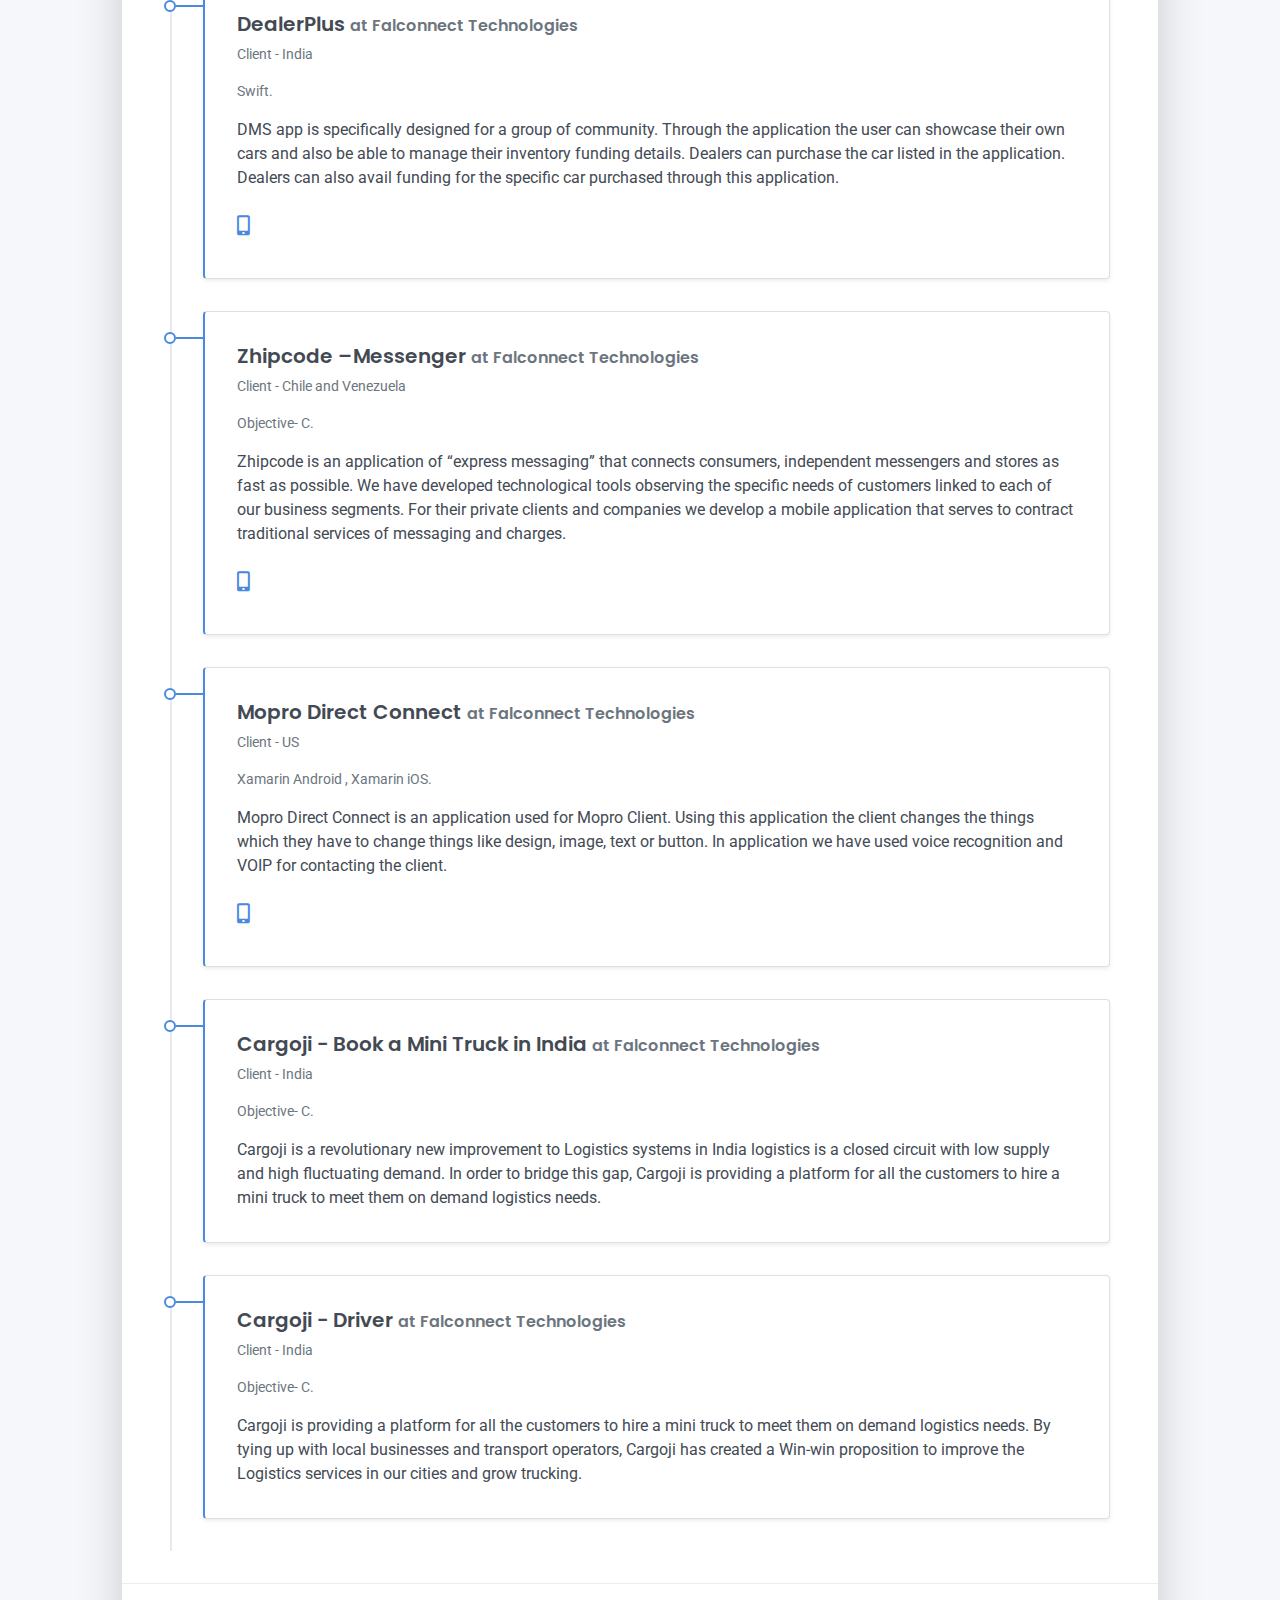
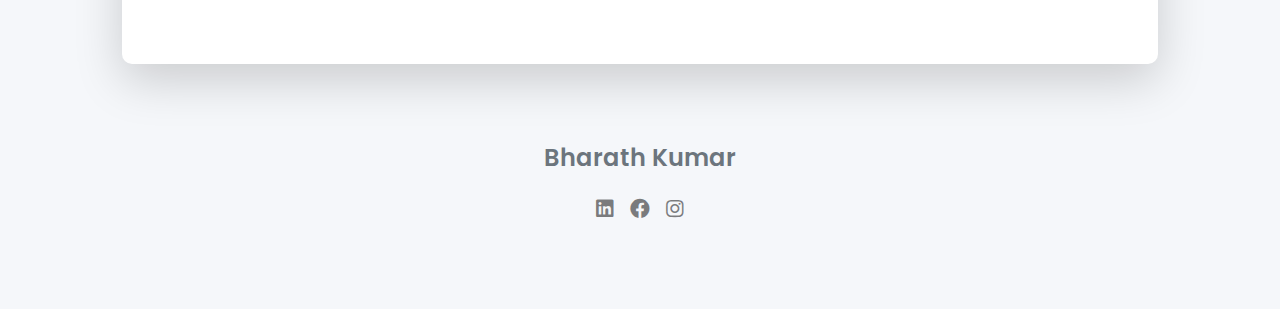
==== commit 04067471: "GST Check Igst or cgst" ====
--- a/index.html
+++ b/index.html
@@ -67,7 +67,7 @@
     <div class="row">
       <div class="col-md-6">
         <h2 class="h3 mb-3">About Me</h2>
-        <p>Hello! I’m Bharath Kumar. I am passionate about Mobile development and Back-end development. Having 6+ years of experience as Senior Mobile development. To be an expert on software development,
+        <p>Hello! I’m Bharath Kumar. I am passionate about Mobile development and Back-end development. Having 7+ years of experience as Senior Mobile development. To be an expert on software development,
         facing challenges in my working environment and work for mutual development of company and myself.</p>
       </div>
       <div class="col-md-5 offset-md-1">
@@ -131,7 +131,7 @@
         </div>
       </div>
       <div class="col-md-6">
-        <div class="mb-2"><span>Swift UI</span>
+        <div class="mb-2"><span>Native Script</span>
           <div class="progress my-1">
             <div class="progress-bar bg-success" role="progressbar" data-aos="zoom-in-right" data-aos-delay="300"
               data-aos-anchor=".skills-section" style="width: 50%" aria-valuenow="75" aria-valuemin="0" aria-valuemax="100">
@@ -152,7 +152,14 @@
             </div>
           </div>
         </div>
-      
+      <div class="mb-2"><span>Node js</span>
+        <div class="progress my-1">
+          <div class="progress-bar bg-success" role="progressbar" data-aos="zoom-in-right" data-aos-delay="400"
+            data-aos-anchor=".skills-section" style="width: 50%" aria-valuenow="90" aria-valuemin="0" aria-valuemax="100">
+          </div>
+        </div>
+      </div>
+
       </div>
     </div>
   </div>
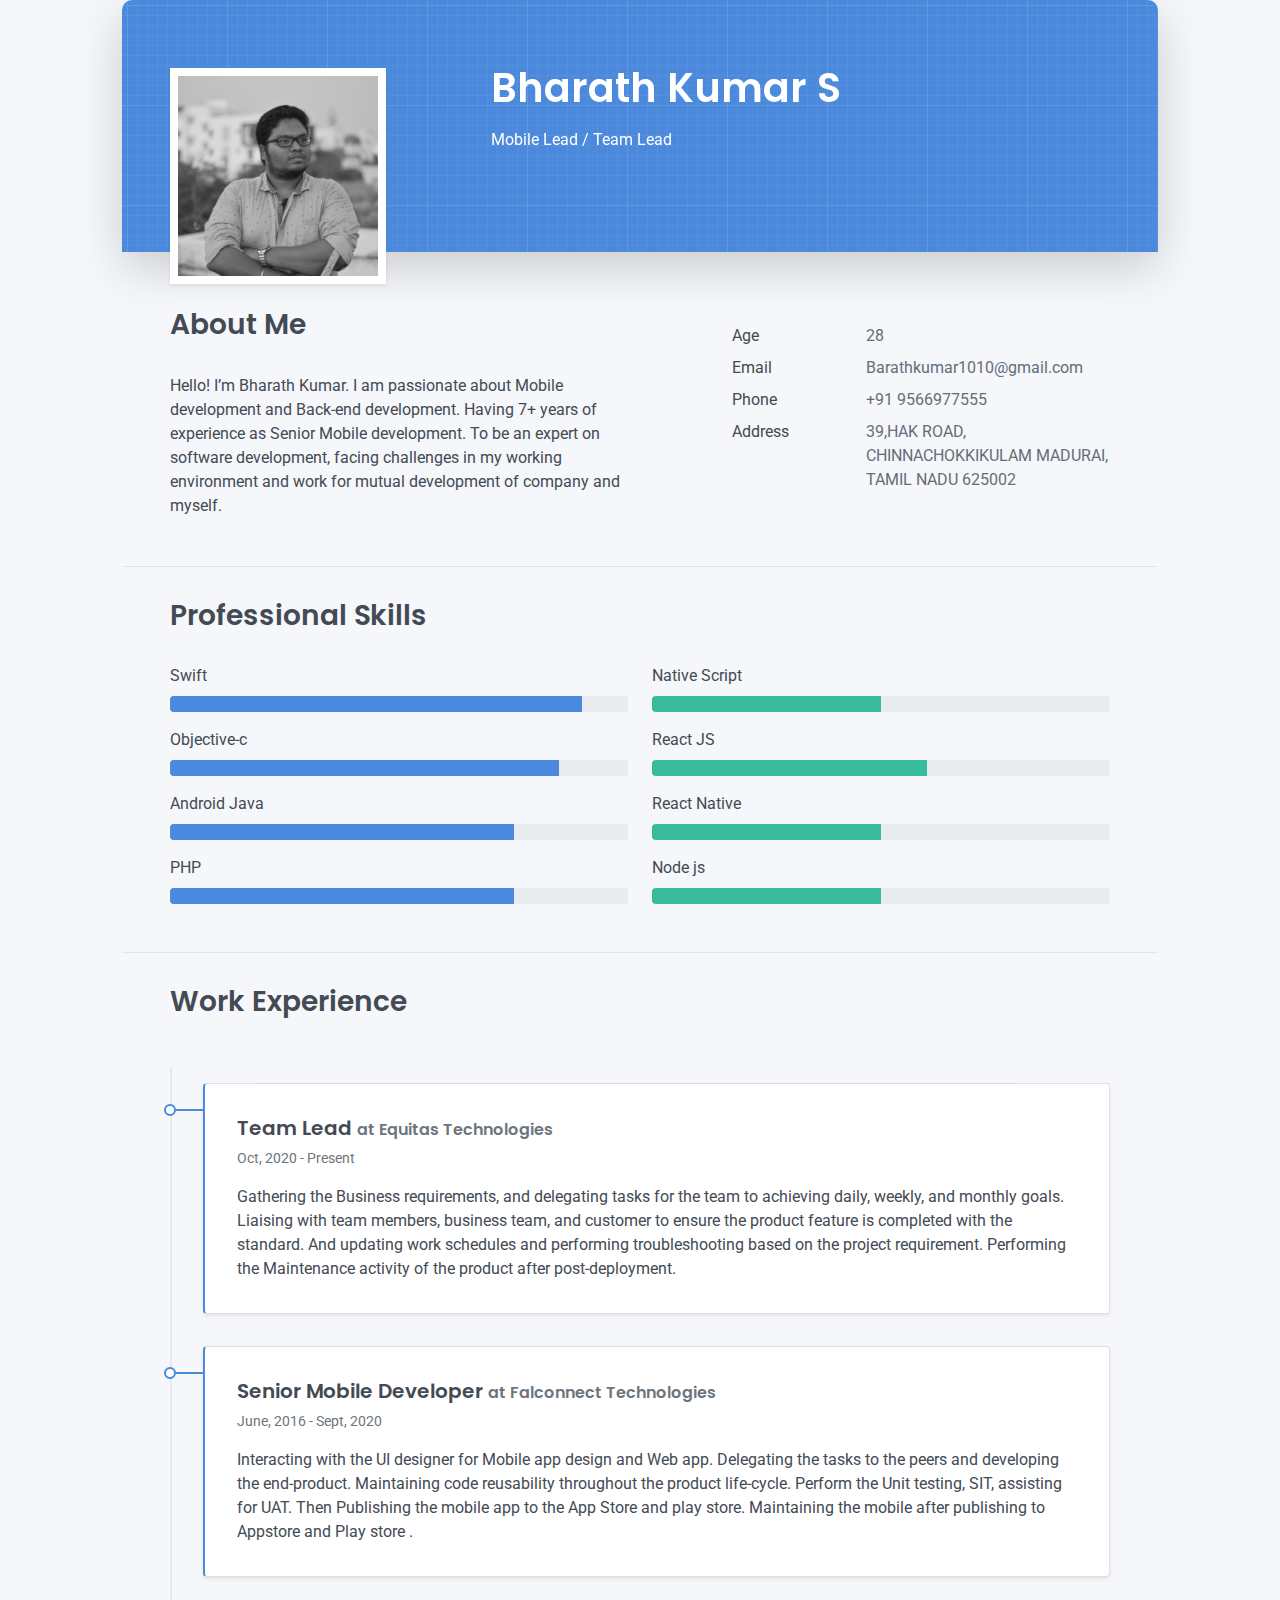
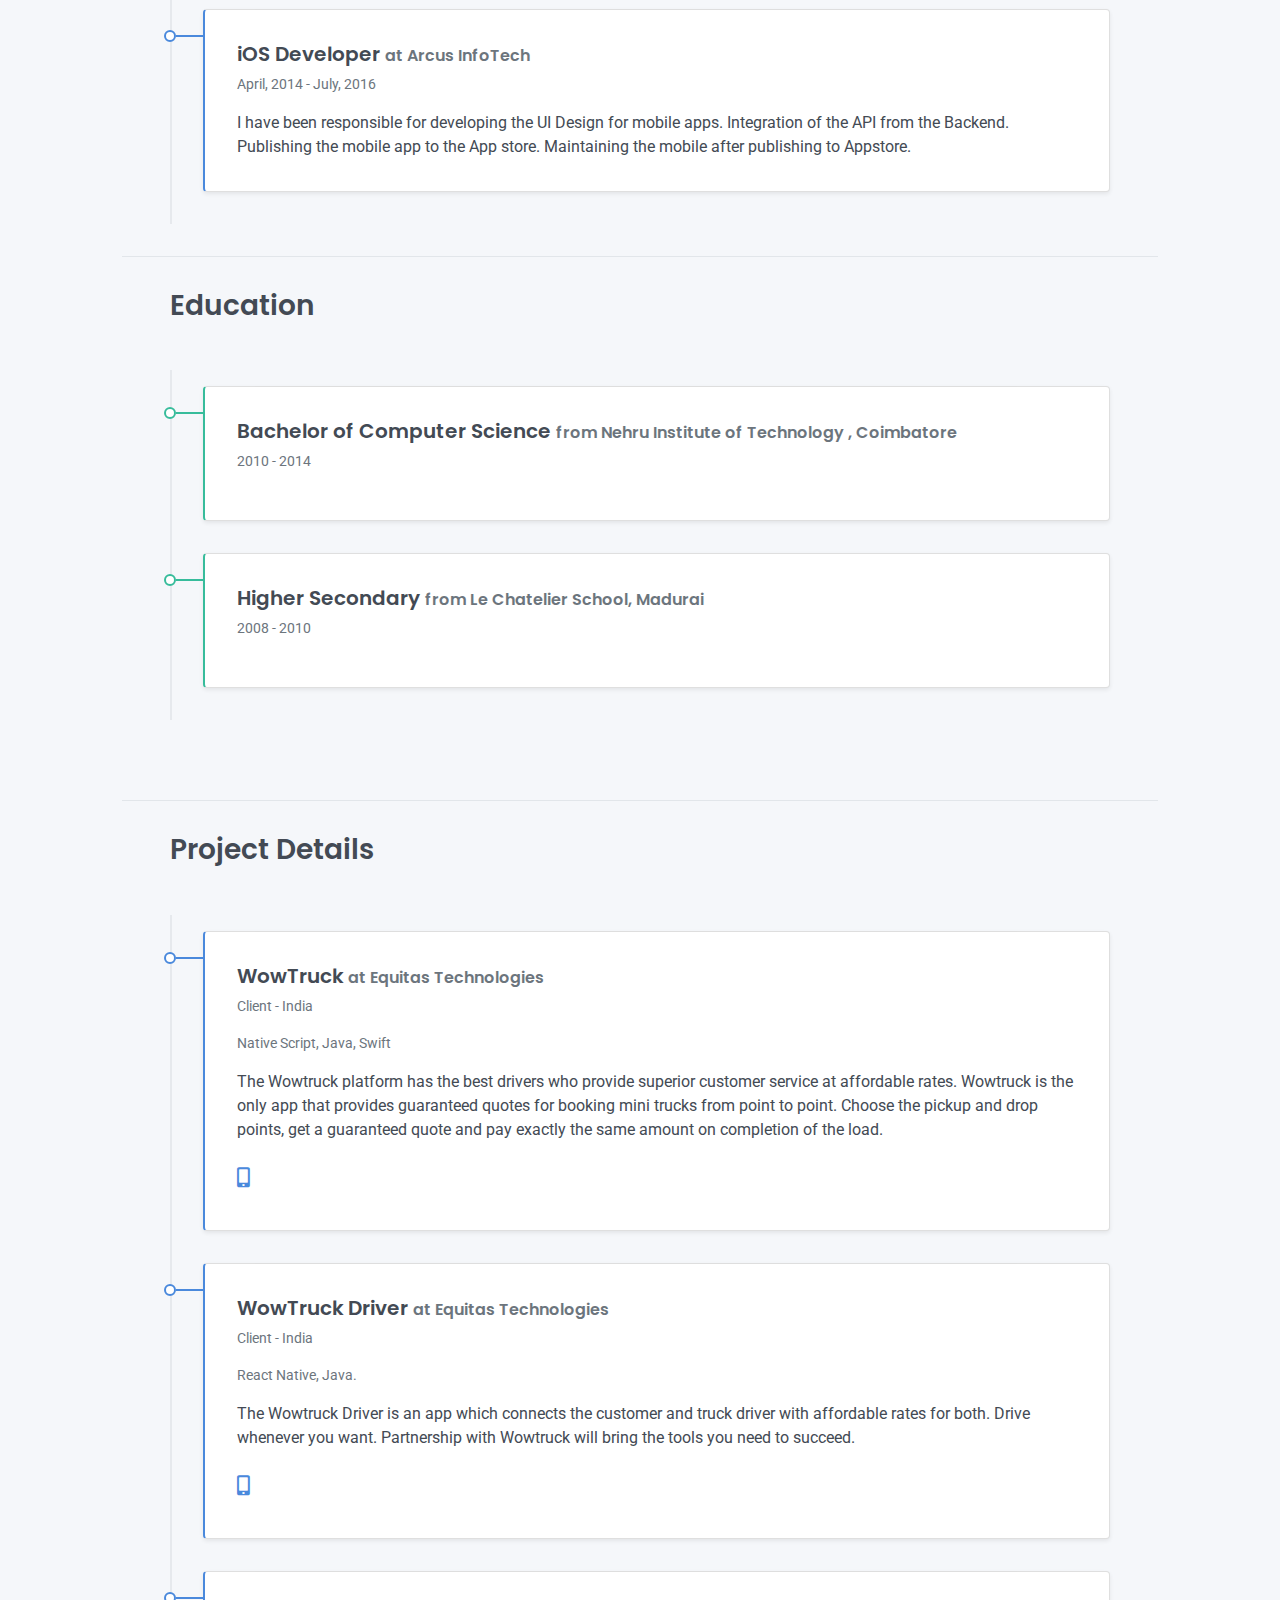
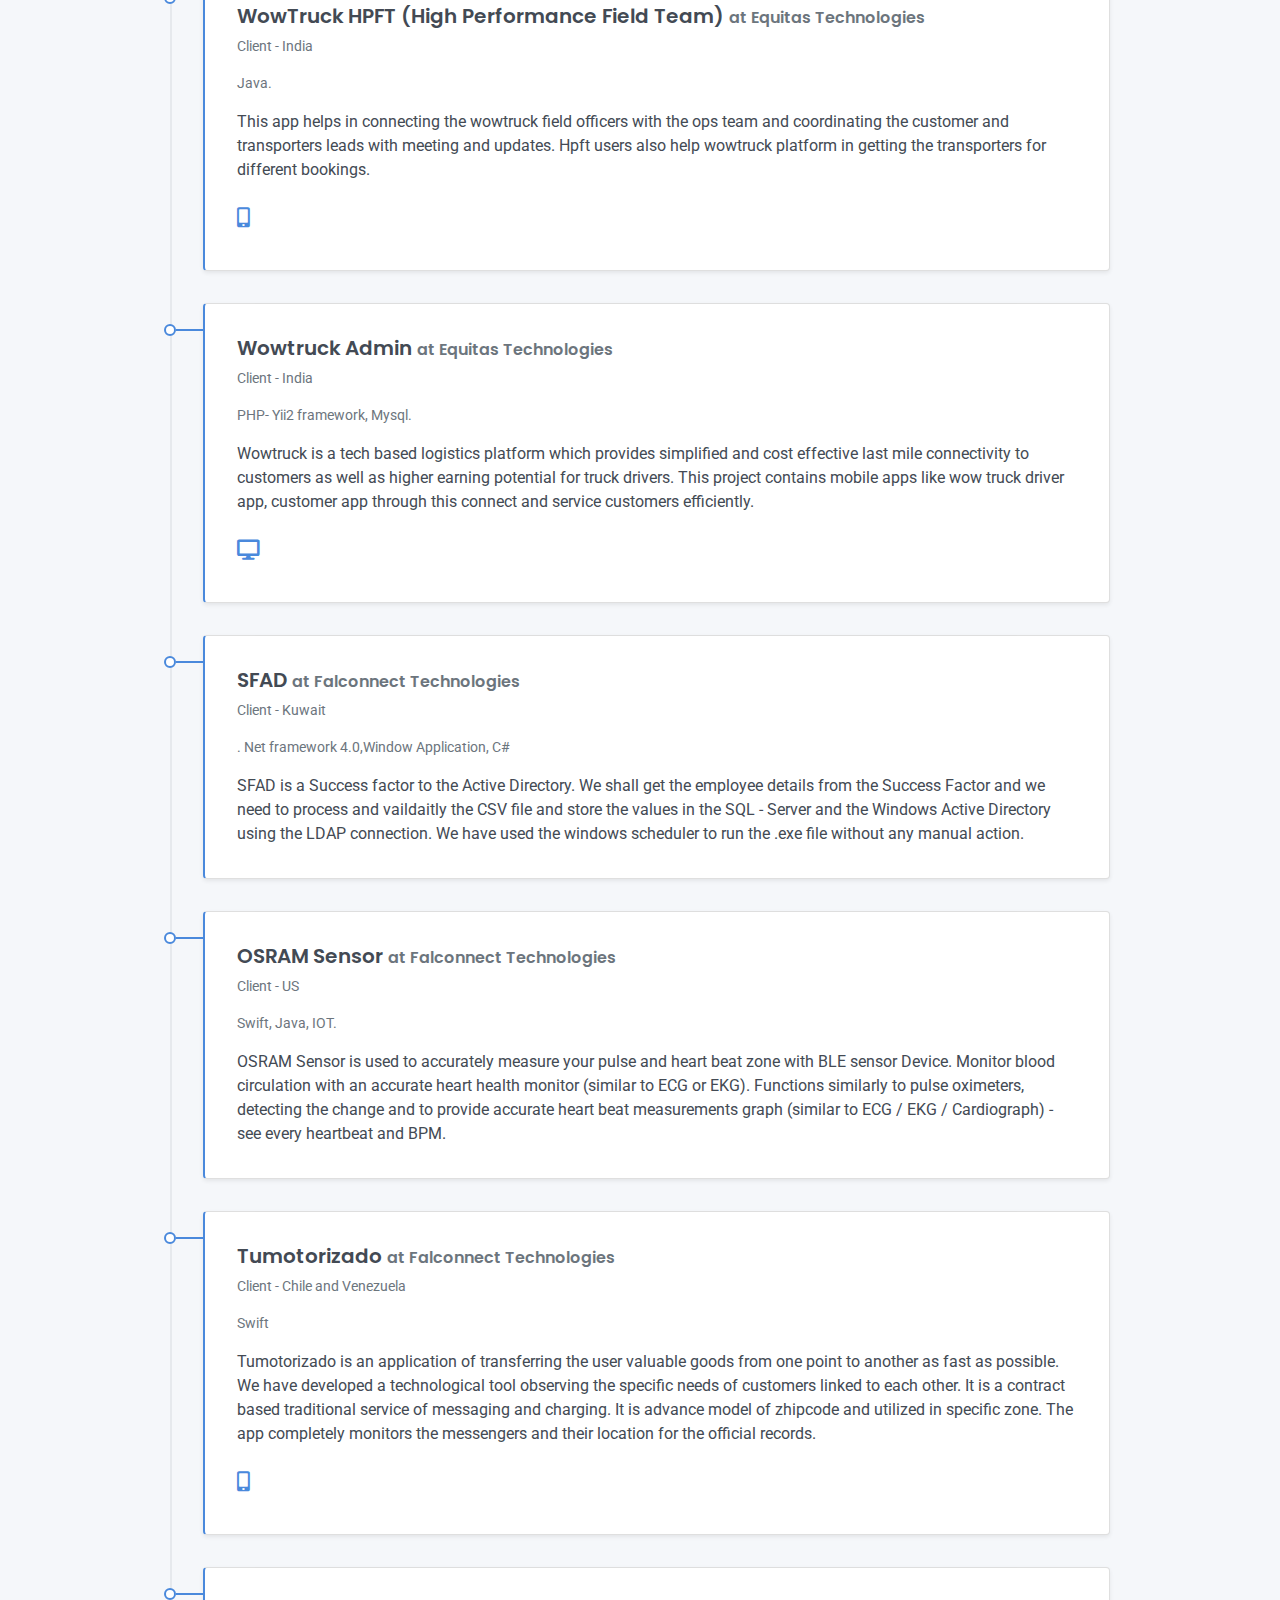
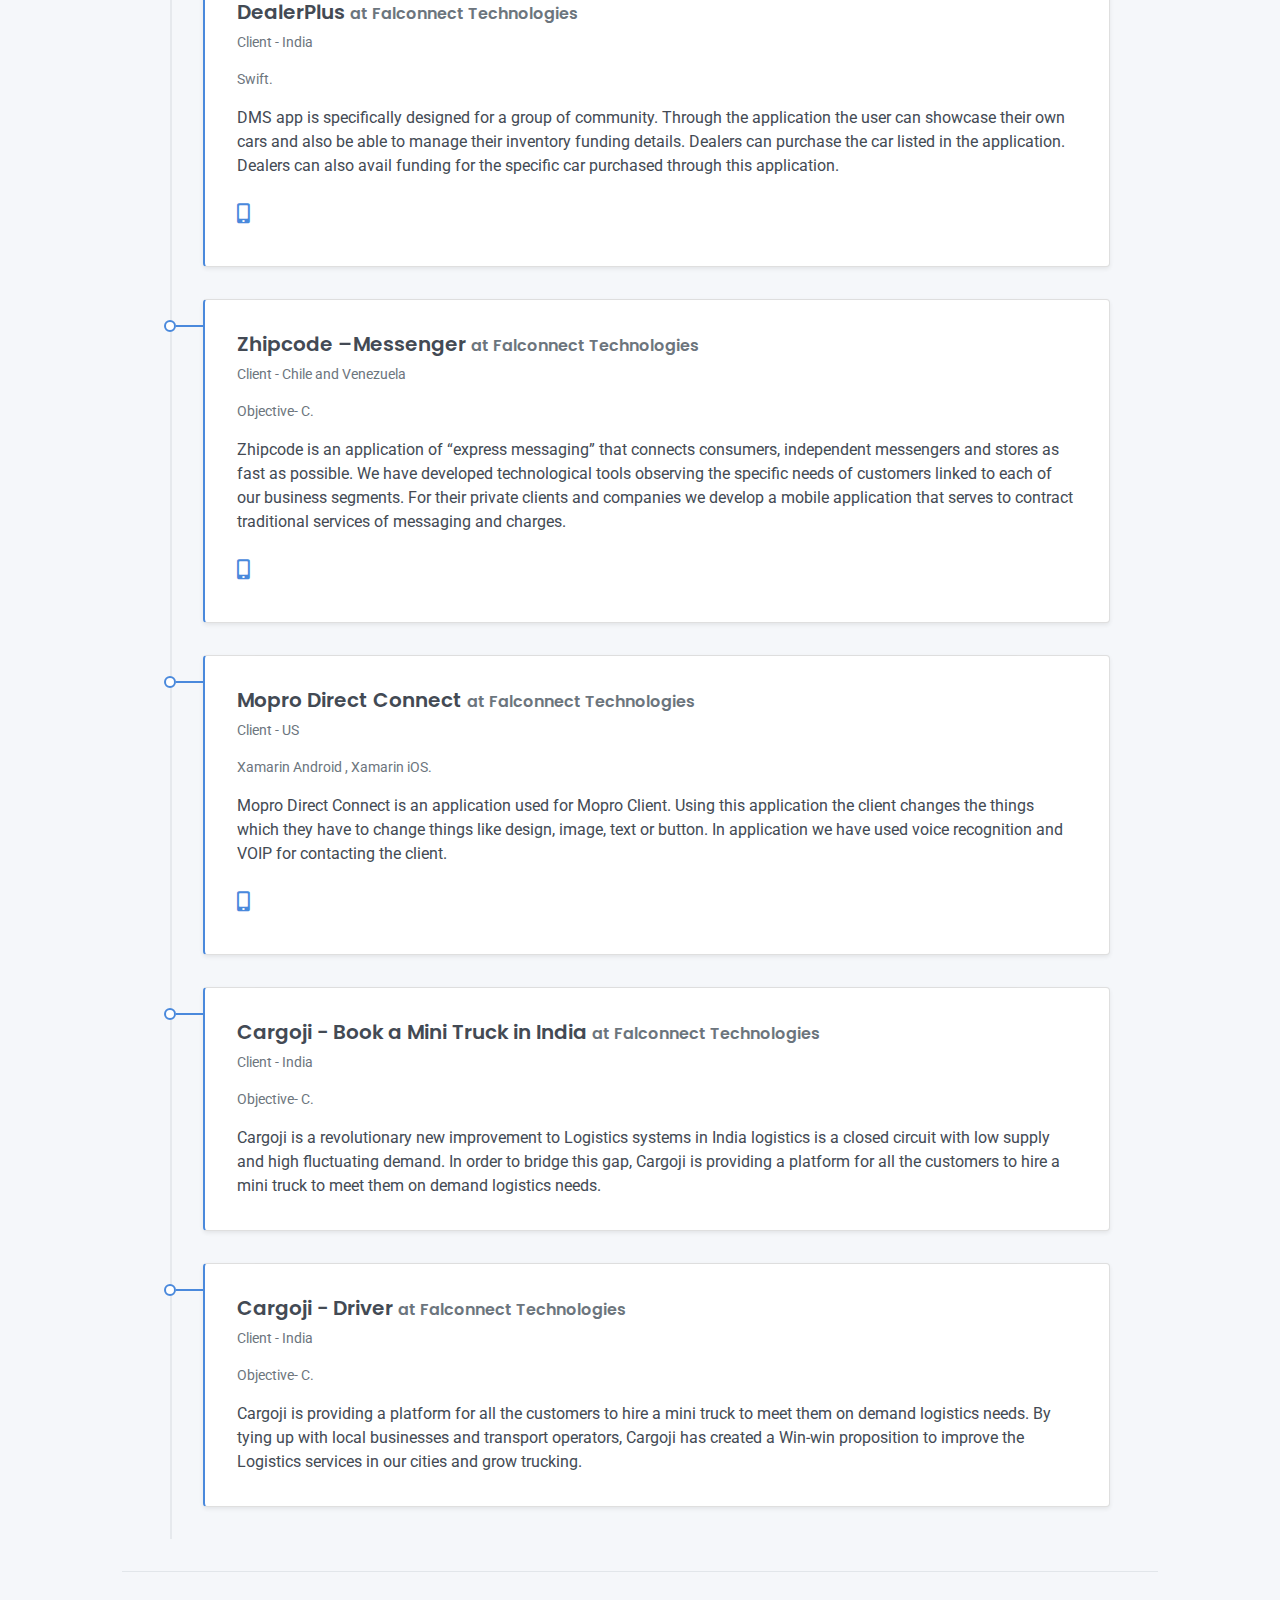
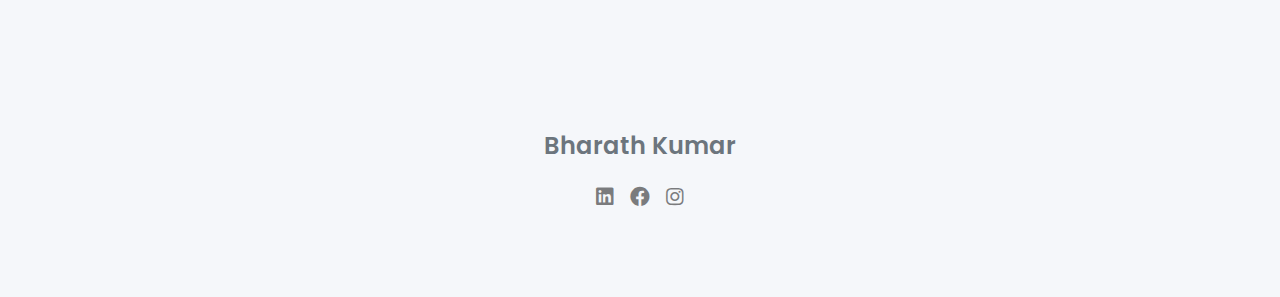
==== commit de859e17: "GST Check Igst or cgst" ====
--- a/index.html
+++ b/index.html
@@ -57,7 +57,7 @@
       <div class="col-lg-8 col-md-7 text-center text-md-start">
         <h2 class="h1 mt-2" data-aos="fade-left" data-aos-delay="0">Bharath Kumar S</h2>
         <p data-aos="fade-left" data-aos-delay="100">Mobile Lead / Team Lead </p>
-        <div class="d-print-none" data-aos="fade-left" data-aos-delay="200"><a class="btn btn-light text-dark shadow-sm mt-1 me-1" href="bharath_resume.pdf" target="_blank">Download CV</a>
+        <!-- <div class="d-print-none" data-aos="fade-left" data-aos-delay="200"><a class="btn btn-light text-dark shadow-sm mt-1 me-1" href="bharath_resume.pdf" target="_blank">Download CV</a> -->
           <!-- <a class="btn btn-success shadow-sm mt-1" href="#contact">Hire Me</a> -->
         </div>
       </div>
@@ -229,7 +229,7 @@
         <div class="card-body">
           <div class="h5 mb-1">WowTruck <span class="text-muted h6">at Equitas Technologies</span></div>
           <div class="text-muted text-small mb-2">Client - India</div>
-          <div class="text-muted text-small mb-2">React Native, Java, Swift</div>
+          <div class="text-muted text-small mb-2">Native Script, Java, Swift</div>
           <div>The Wowtruck platform has the best drivers who provide superior customer service at affordable rates.
           Wowtruck is the only app that provides guaranteed quotes for booking mini trucks from point to point. Choose the pickup
           and drop points, get a guaranteed quote and pay exactly the same amount on completion of the load.</div>
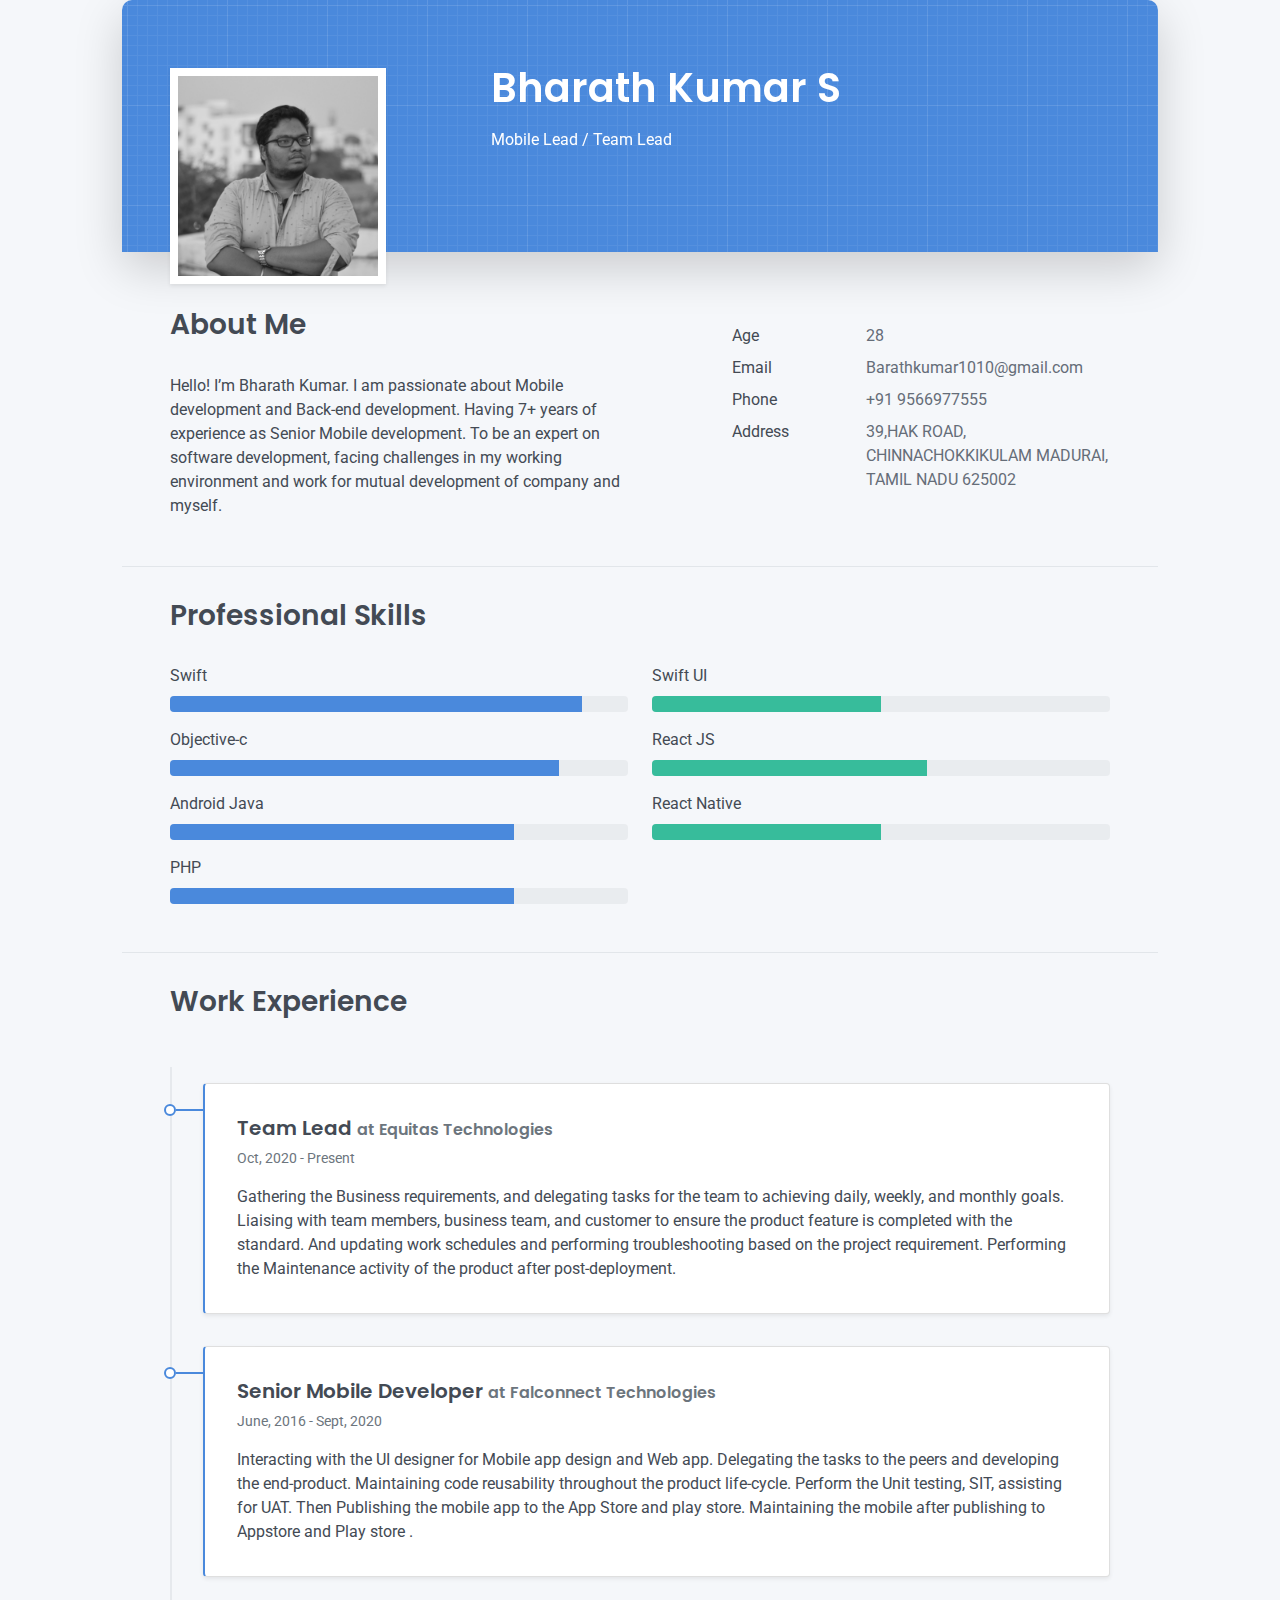
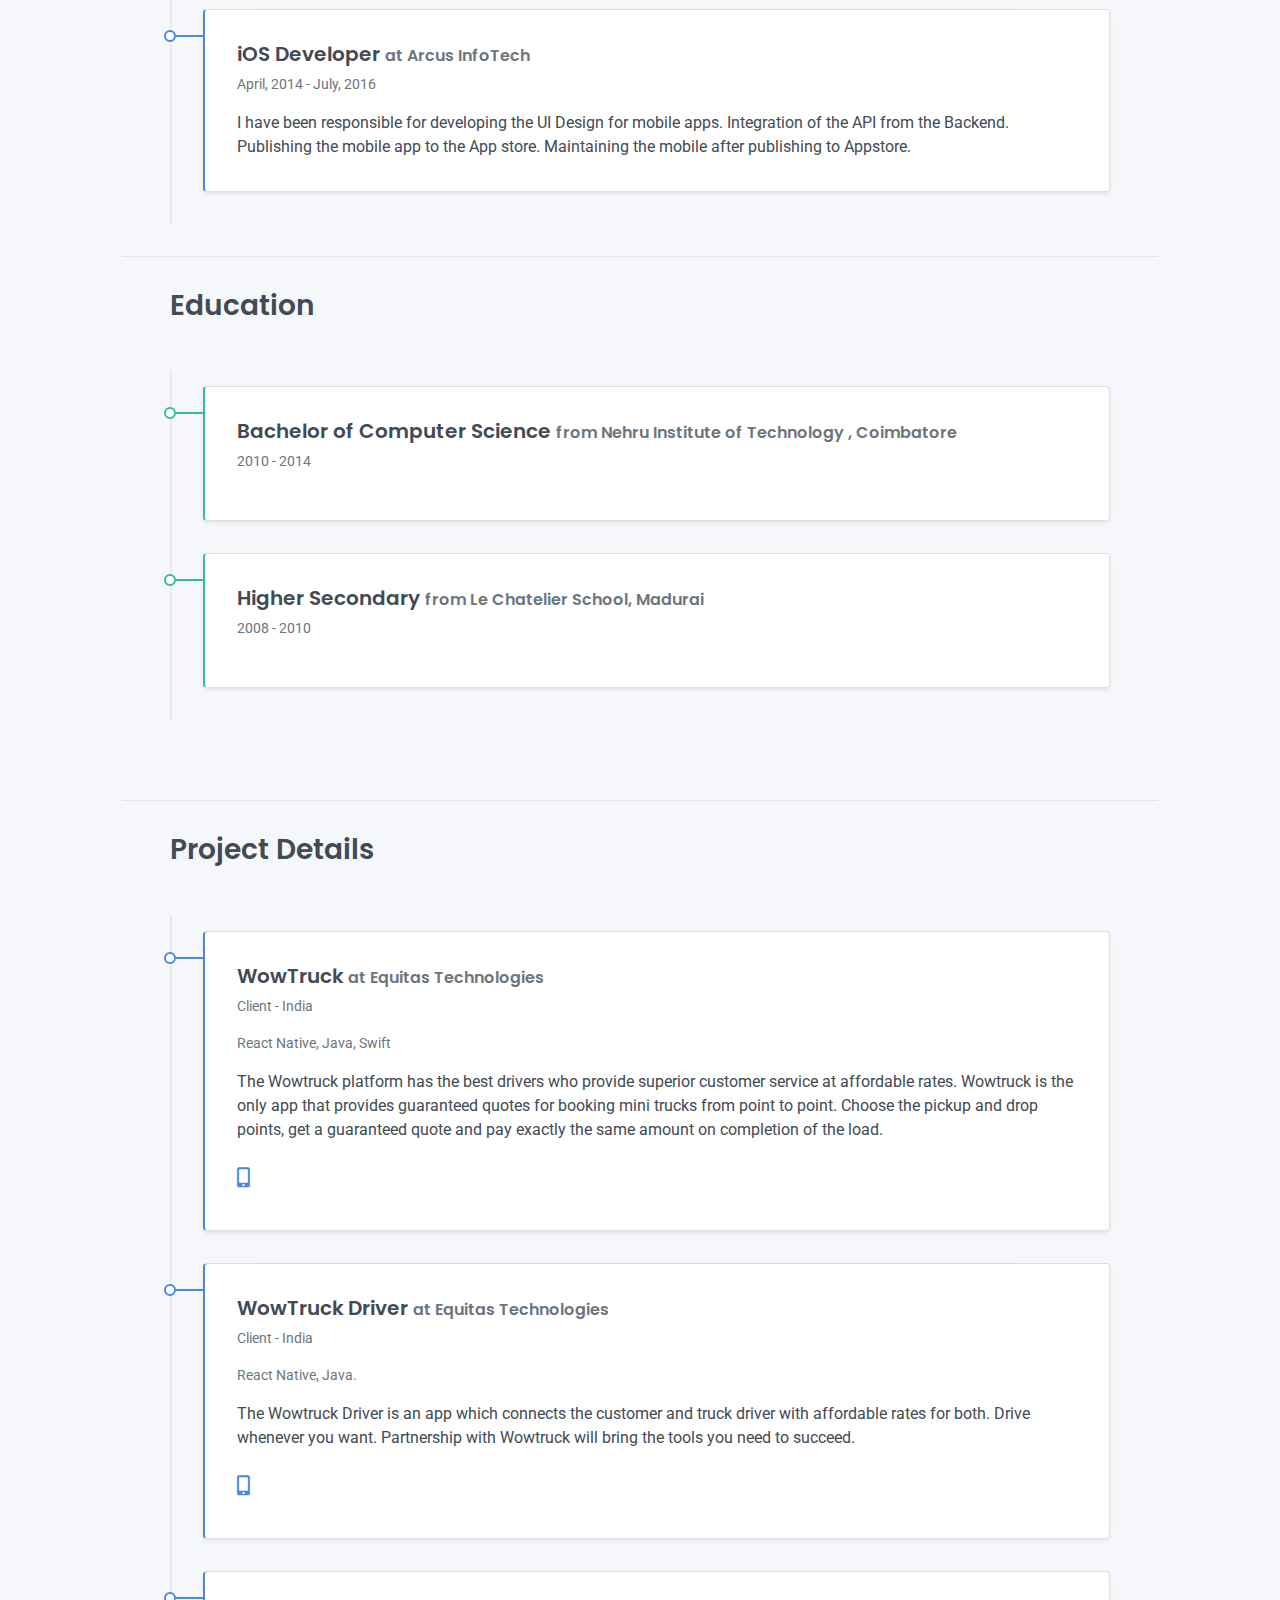
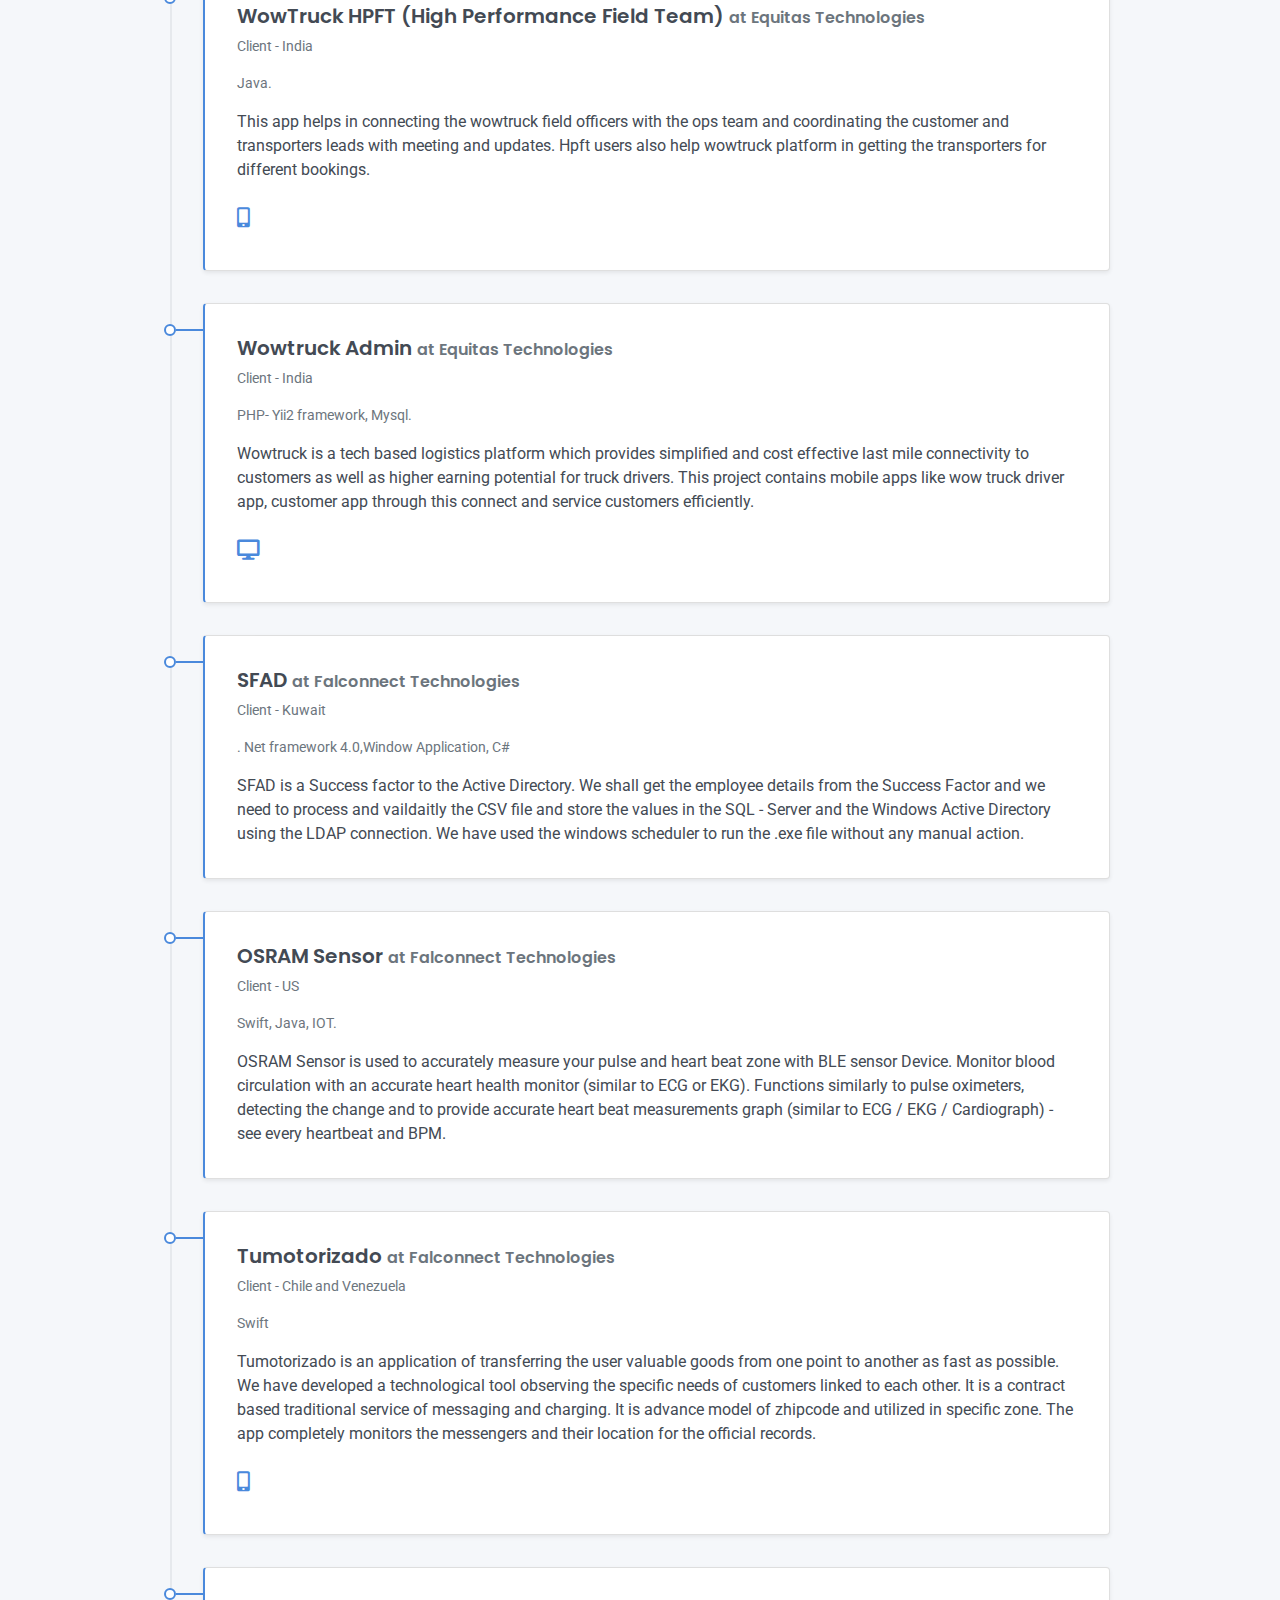
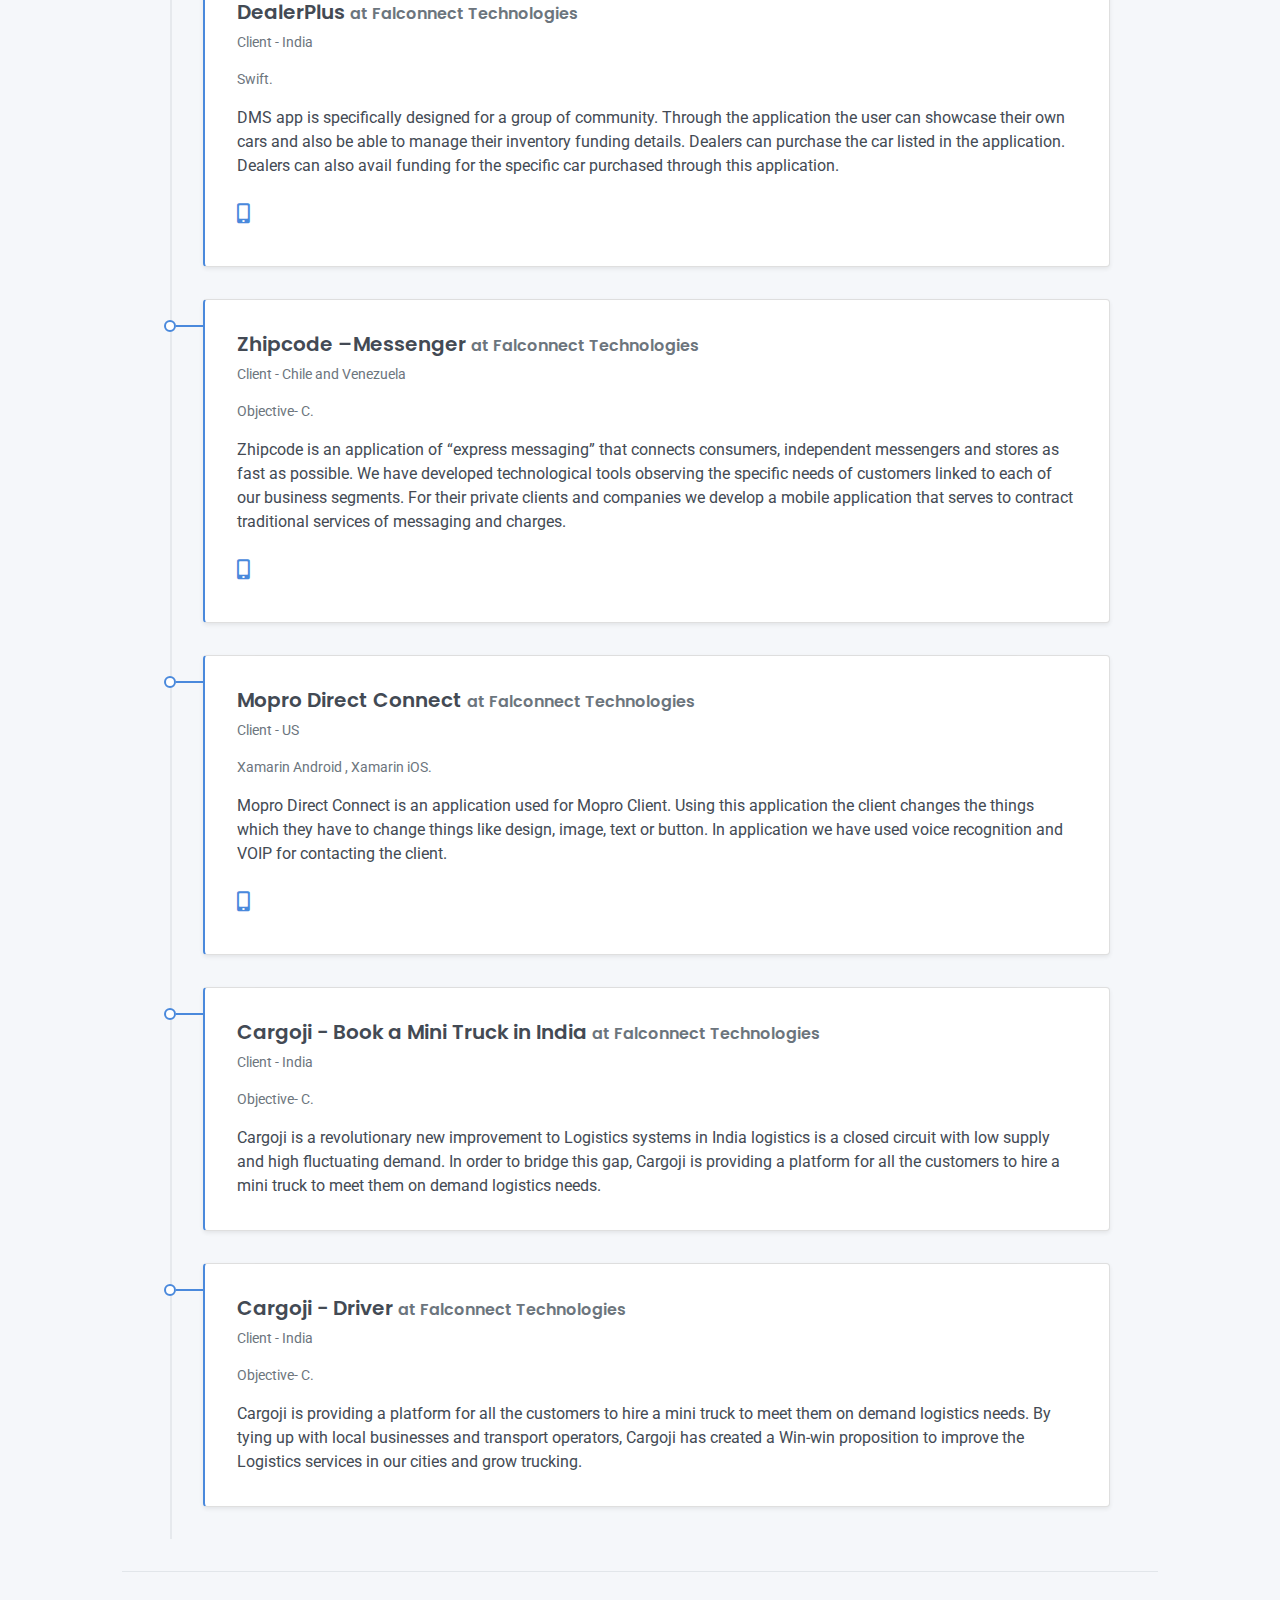
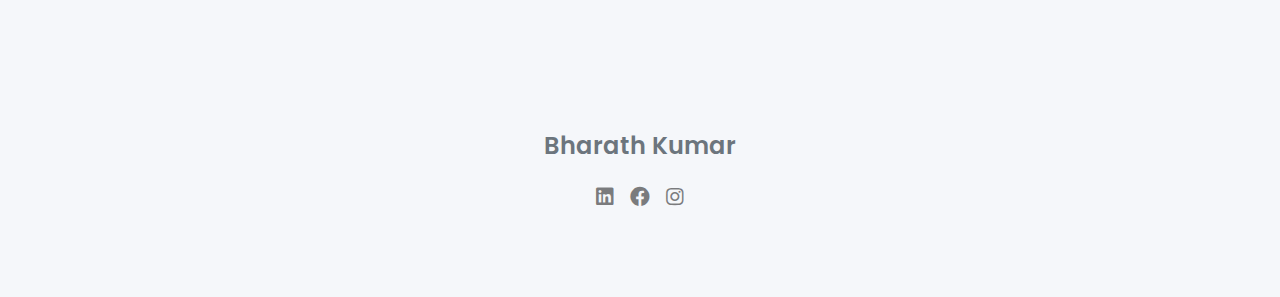
==== commit 0fa16114: "logix" ====
--- a/index.html
+++ b/index.html
@@ -131,7 +131,7 @@
         </div>
       </div>
       <div class="col-md-6">
-        <div class="mb-2"><span>Native Script</span>
+        <div class="mb-2"><span>Swift UI</span>
           <div class="progress my-1">
             <div class="progress-bar bg-success" role="progressbar" data-aos="zoom-in-right" data-aos-delay="300"
               data-aos-anchor=".skills-section" style="width: 50%" aria-valuenow="75" aria-valuemin="0" aria-valuemax="100">
@@ -152,14 +152,7 @@
             </div>
           </div>
         </div>
-      <div class="mb-2"><span>Node js</span>
-        <div class="progress my-1">
-          <div class="progress-bar bg-success" role="progressbar" data-aos="zoom-in-right" data-aos-delay="400"
-            data-aos-anchor=".skills-section" style="width: 50%" aria-valuenow="90" aria-valuemin="0" aria-valuemax="100">
-          </div>
-        </div>
-      </div>
-
+     
       </div>
     </div>
   </div>
@@ -229,7 +222,7 @@
         <div class="card-body">
           <div class="h5 mb-1">WowTruck <span class="text-muted h6">at Equitas Technologies</span></div>
           <div class="text-muted text-small mb-2">Client - India</div>
-          <div class="text-muted text-small mb-2">Native Script, Java, Swift</div>
+          <div class="text-muted text-small mb-2">React Native, Java, Swift</div>
           <div>The Wowtruck platform has the best drivers who provide superior customer service at affordable rates.
           Wowtruck is the only app that provides guaranteed quotes for booking mini trucks from point to point. Choose the pickup
           and drop points, get a guaranteed quote and pay exactly the same amount on completion of the load.</div>
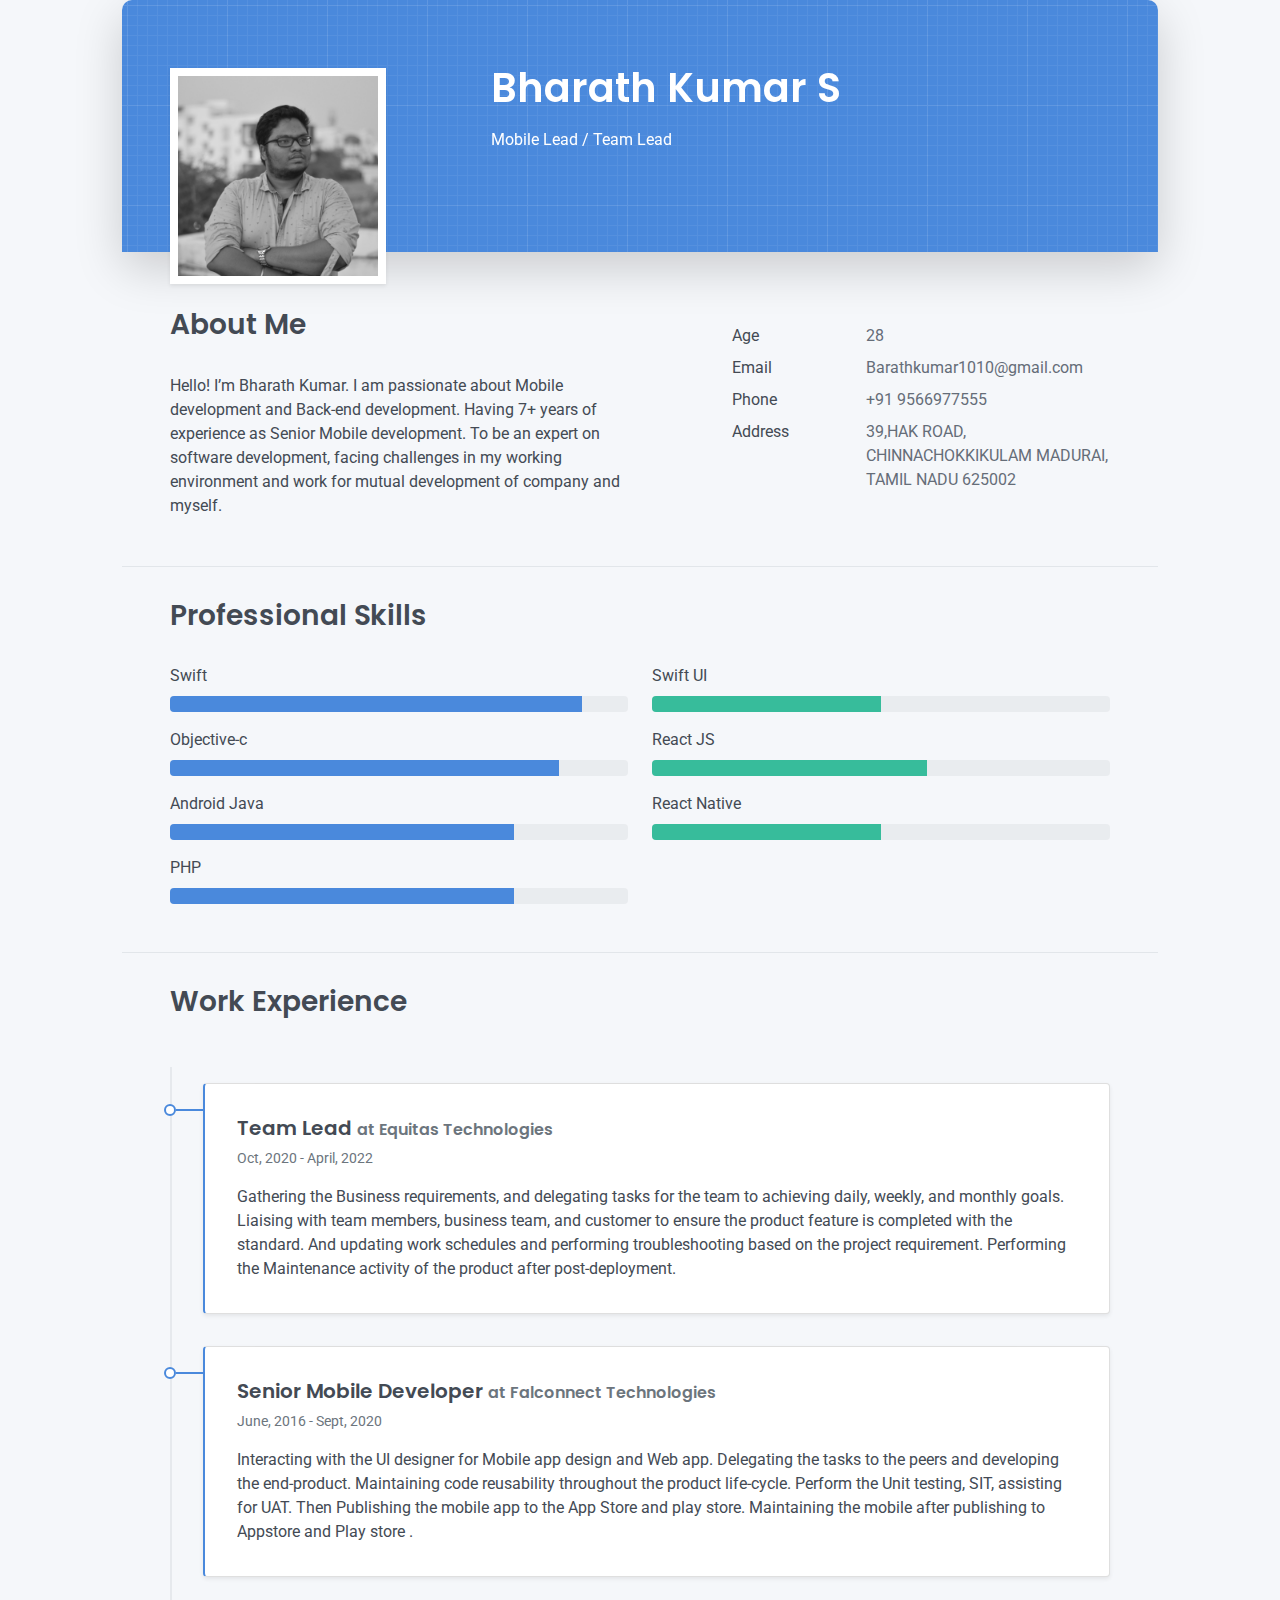
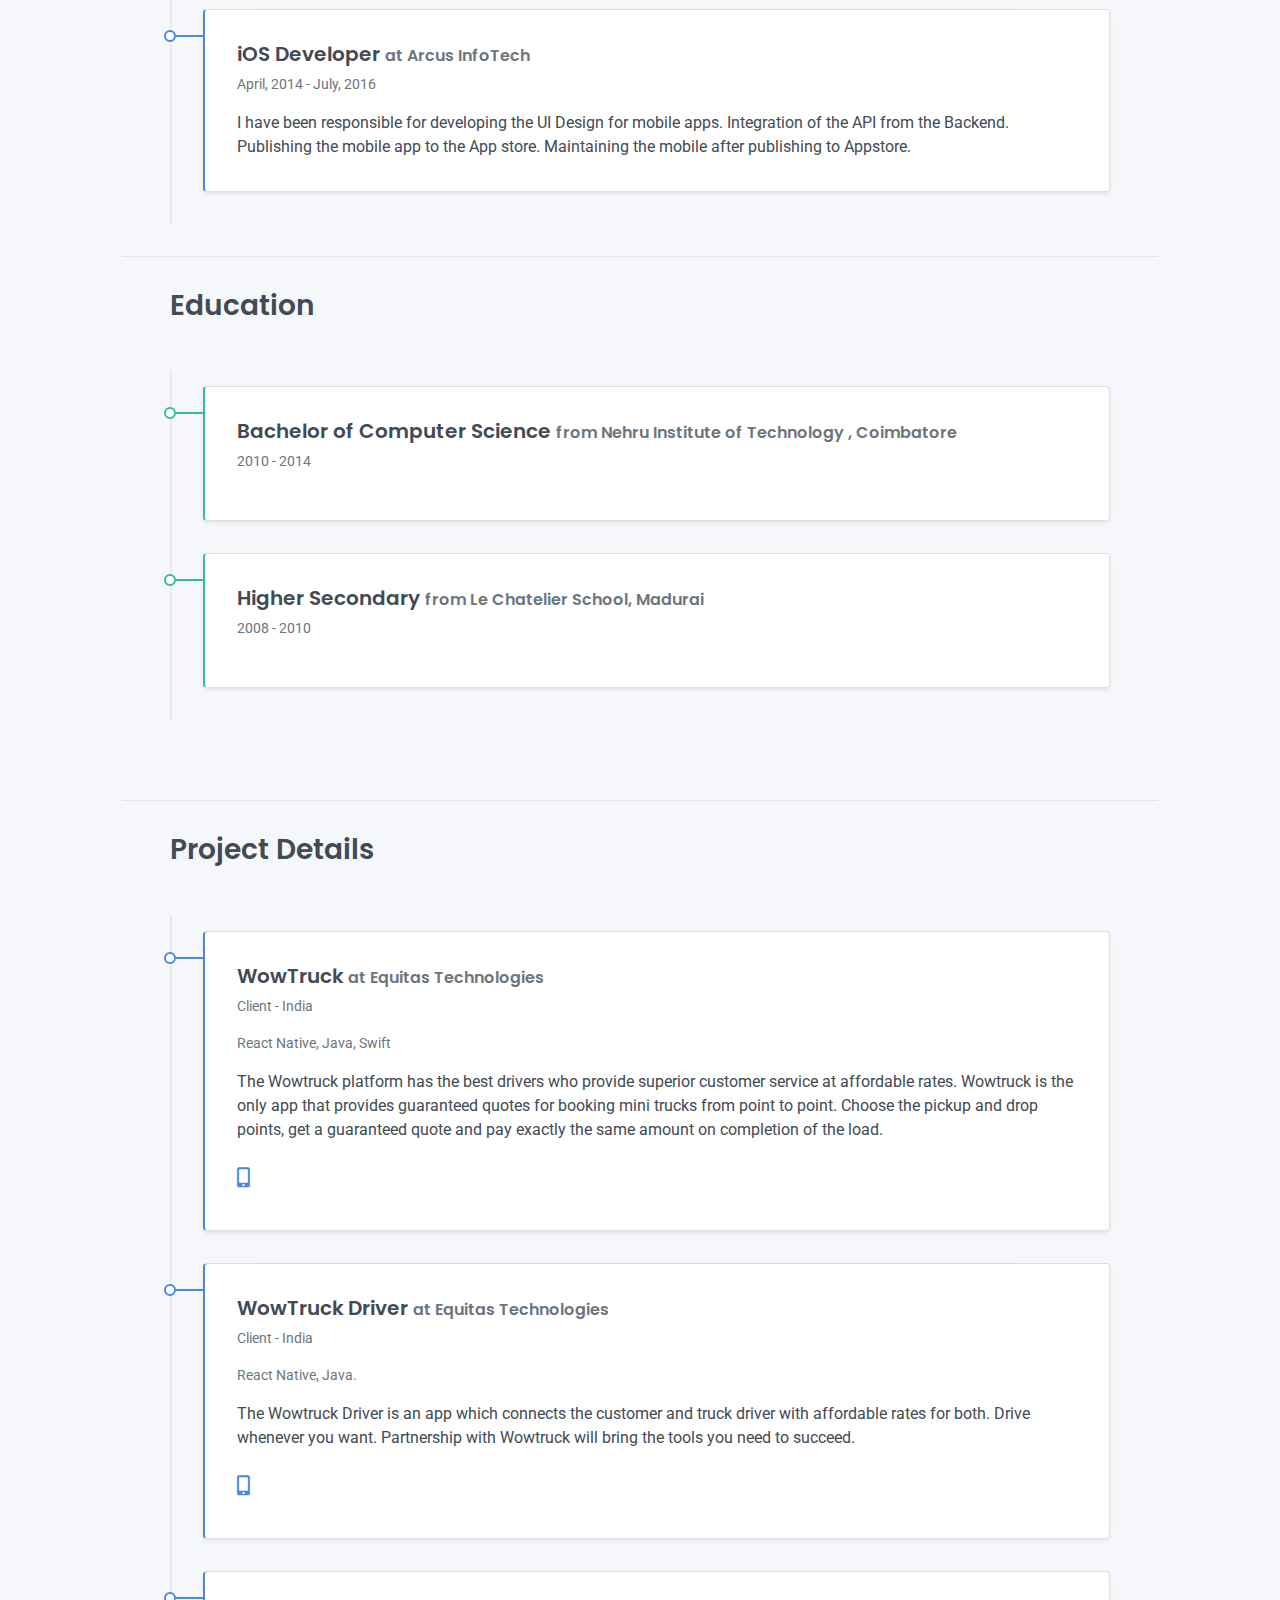
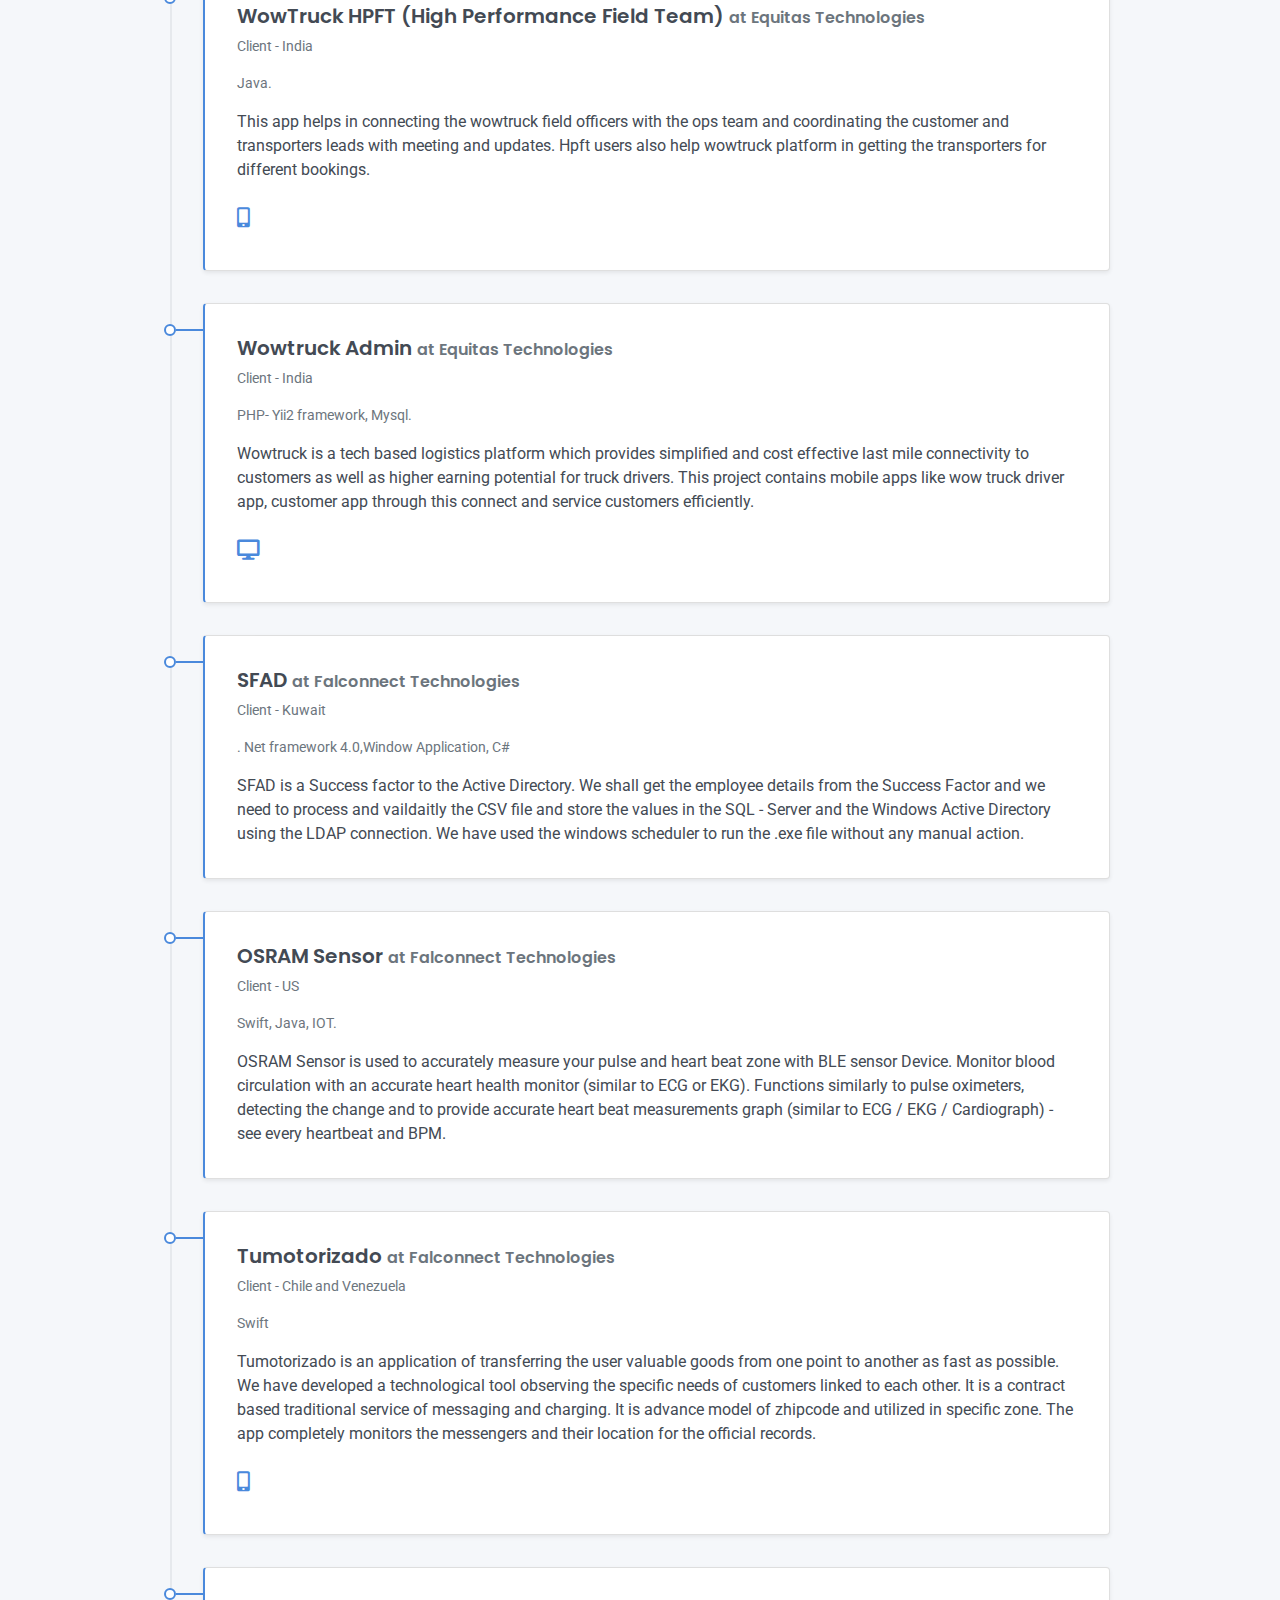
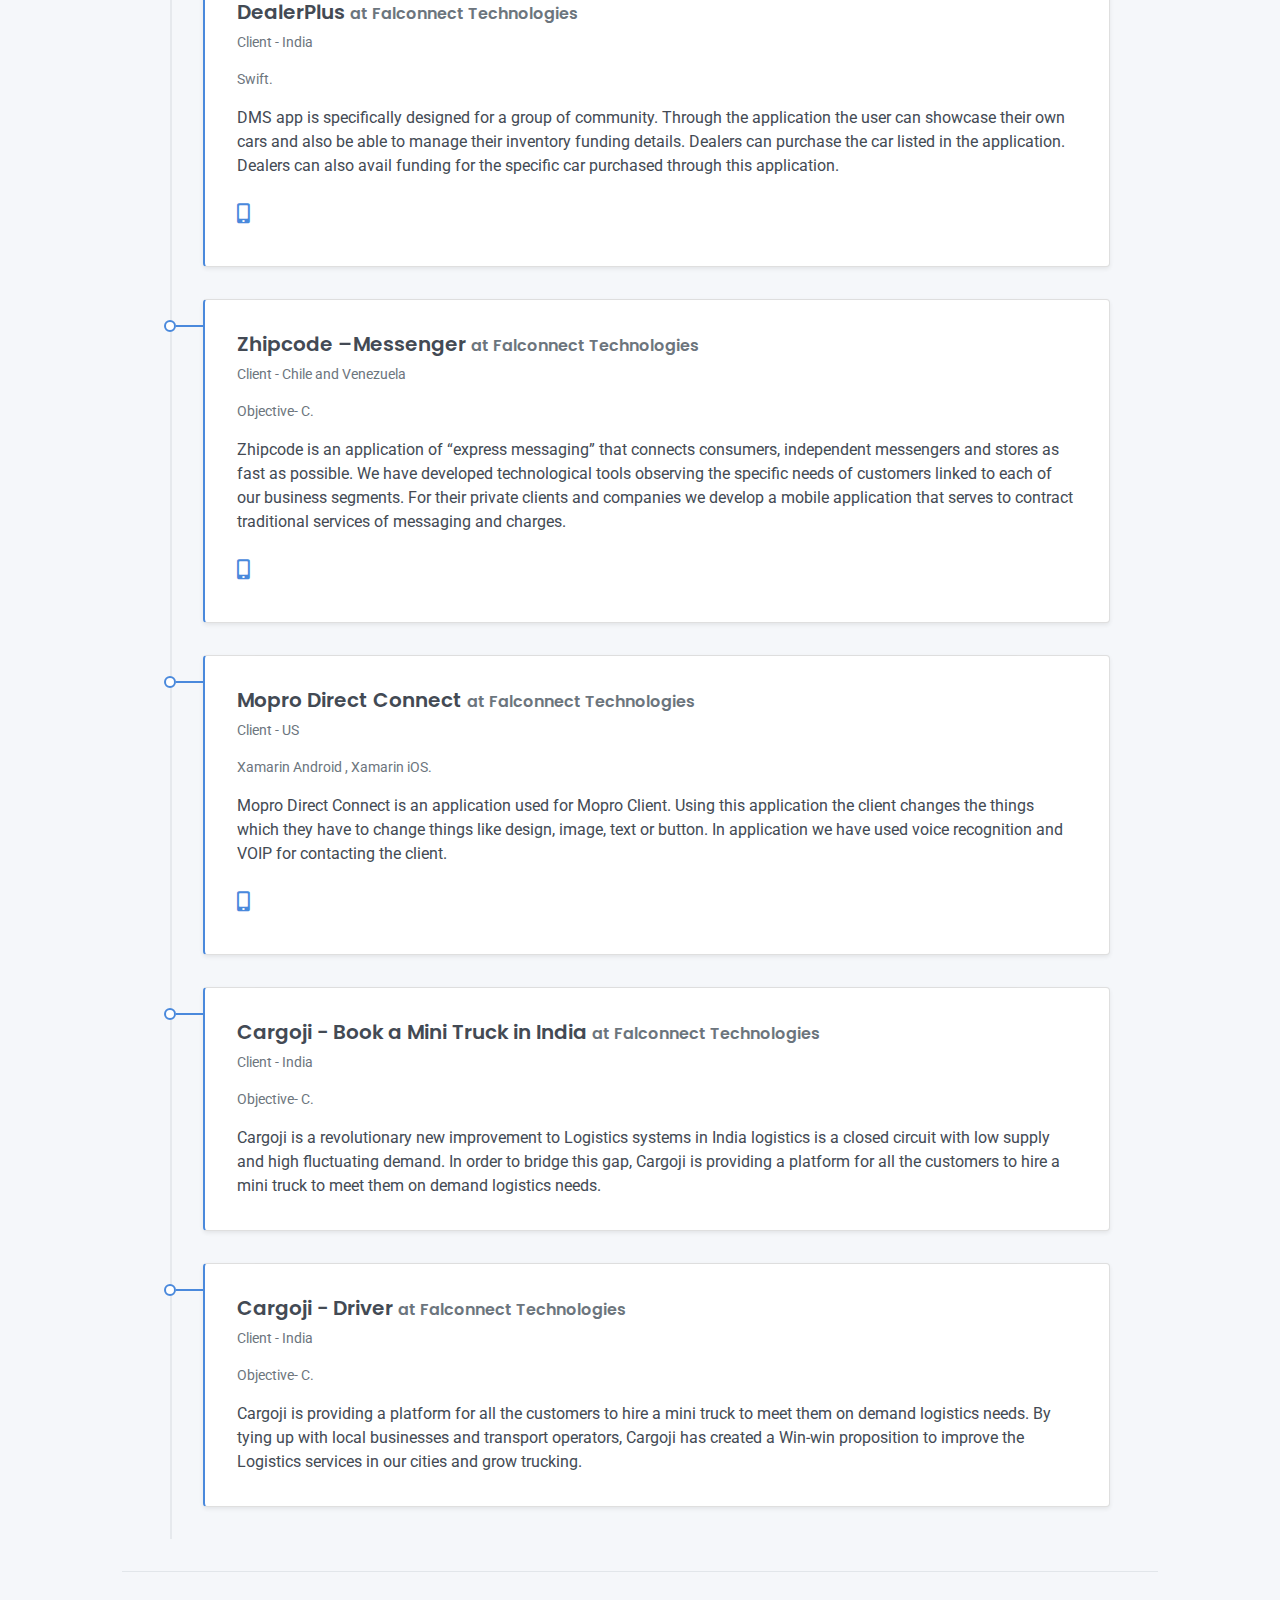
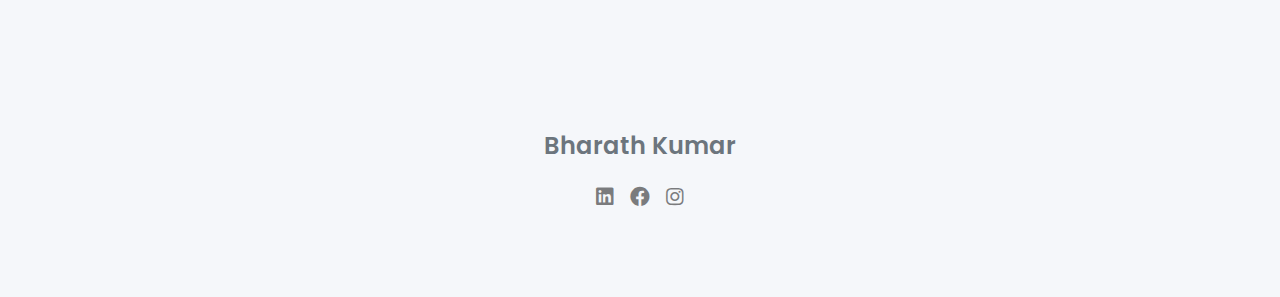
==== commit 87ee5371: "update" ====
--- a/index.html
+++ b/index.html
@@ -141,14 +141,14 @@
         <div class="mb-2"><span>React JS</span>
           <div class="progress my-1">
             <div class="progress-bar bg-success" role="progressbar" data-aos="zoom-in-right" data-aos-delay="600"
-              data-aos-anchor=".skills-section" style="width: 60%" aria-valuenow="75" aria-valuemin="0" aria-valuemax="100">
+              data-aos-anchor=".skills-section" style="width: 60%" aria-valuenow="50" aria-valuemin="0" aria-valuemax="100">
             </div>
           </div>
         </div>
         <div class="mb-2"><span>React Native</span>
           <div class="progress my-1">
             <div class="progress-bar bg-success" role="progressbar" data-aos="zoom-in-right" data-aos-delay="400"
-              data-aos-anchor=".skills-section" style="width: 50%" aria-valuenow="90" aria-valuemin="0" aria-valuemax="100">
+              data-aos-anchor=".skills-section" style="width: 50%" aria-valuenow="50" aria-valuemin="0" aria-valuemax="100">
             </div>
           </div>
         </div>
@@ -163,7 +163,7 @@
       <div class="timeline-card timeline-card-primary card shadow-sm">
         <div class="card-body">
           <div class="h5 mb-1">Team Lead <span class="text-muted h6">at Equitas Technologies</span></div>
-          <div class="text-muted text-small mb-2">Oct, 2020 - Present</div>
+          <div class="text-muted text-small mb-2">Oct, 2020 - April, 2022</div>
           <div>Gathering the Business requirements, and delegating tasks for the team to achieving daily, weekly, and monthly goals.
           Liaising with team members, business team, and customer to ensure the product feature is completed with the standard.
           And updating work schedules and performing troubleshooting based on the project requirement. Performing the
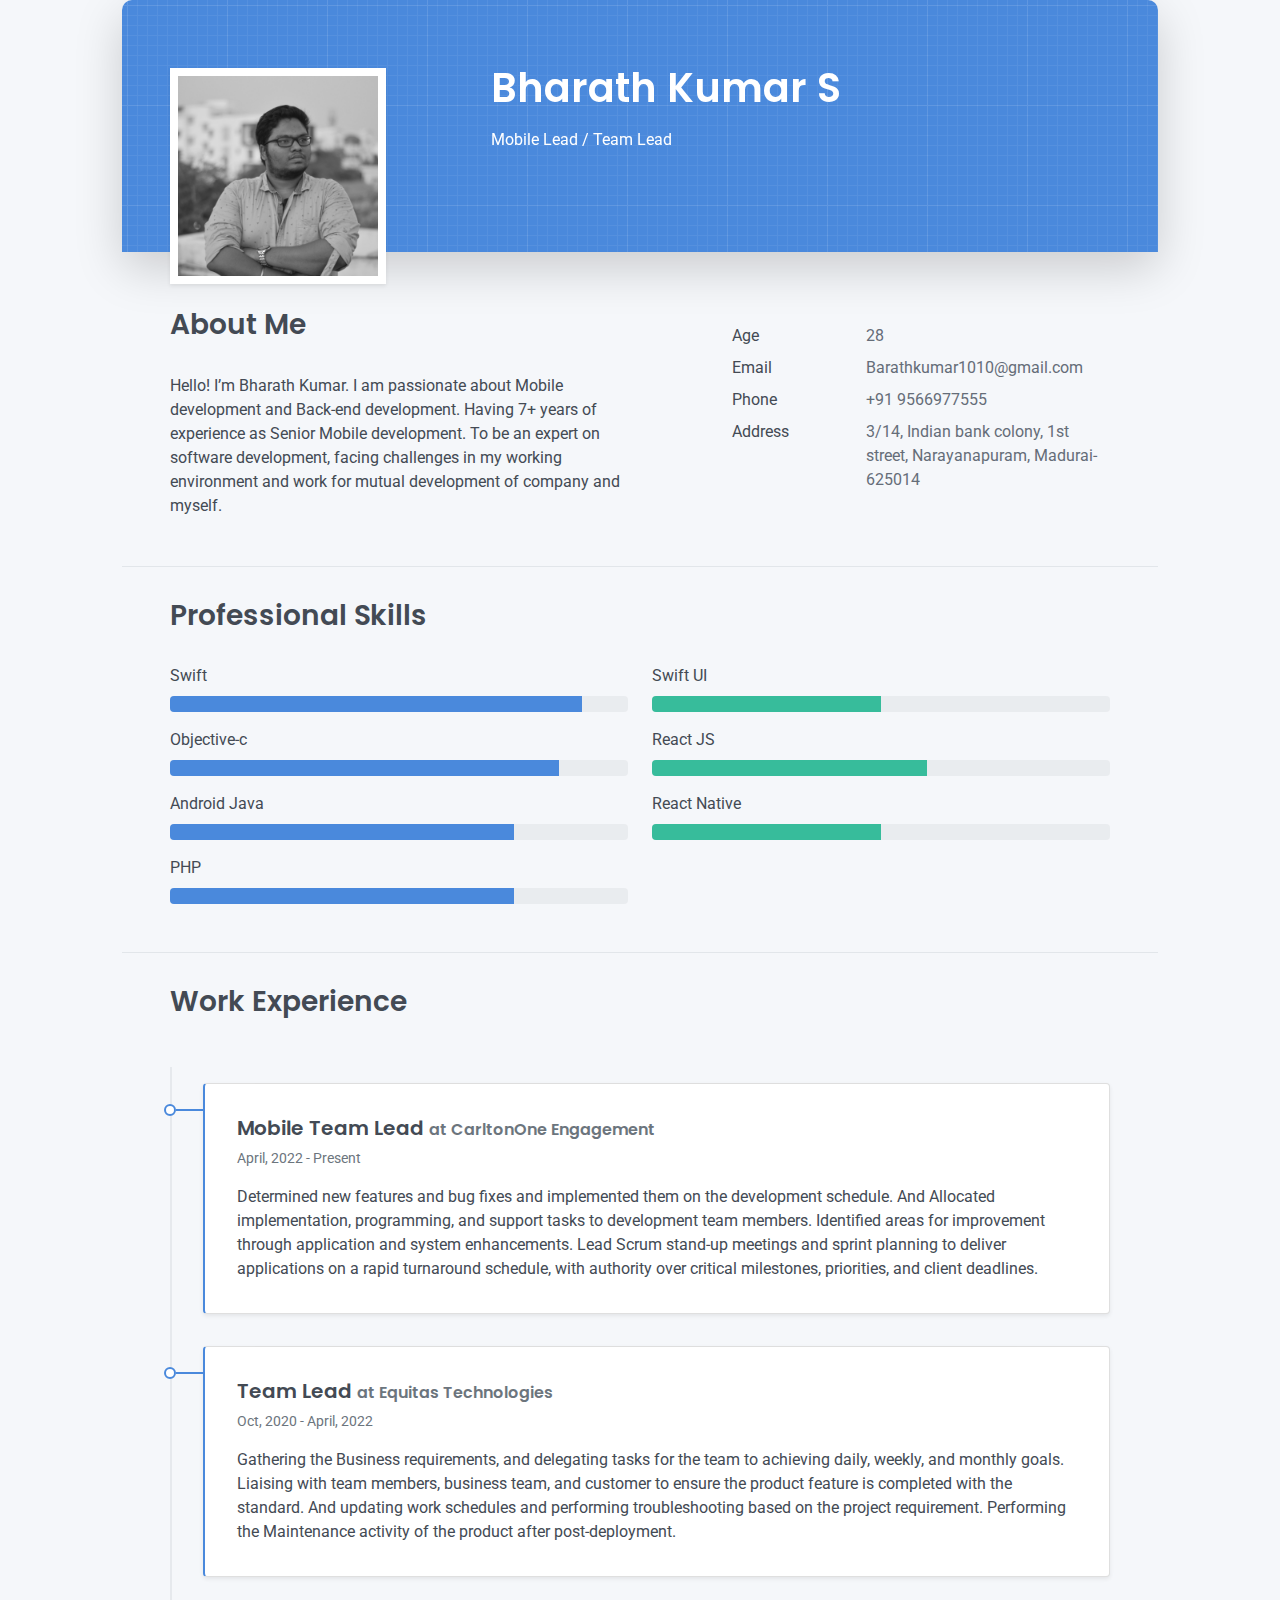
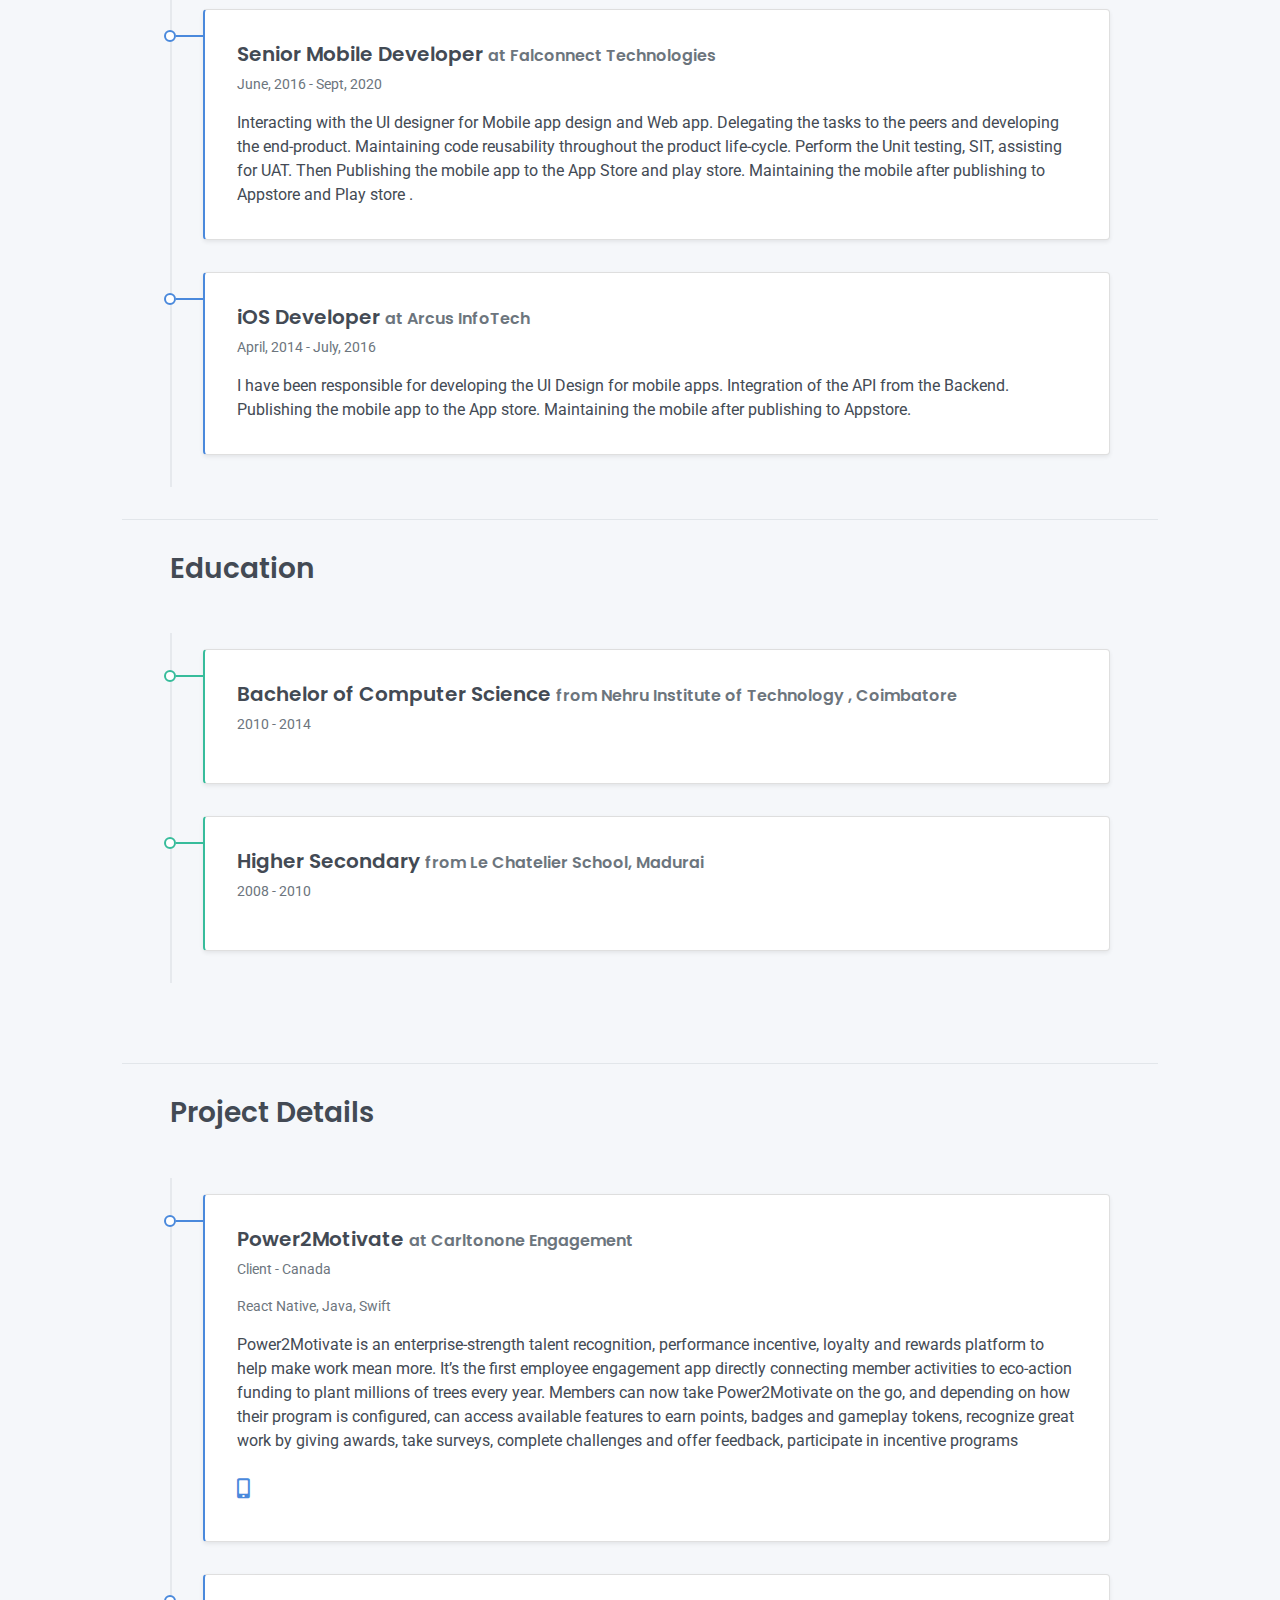
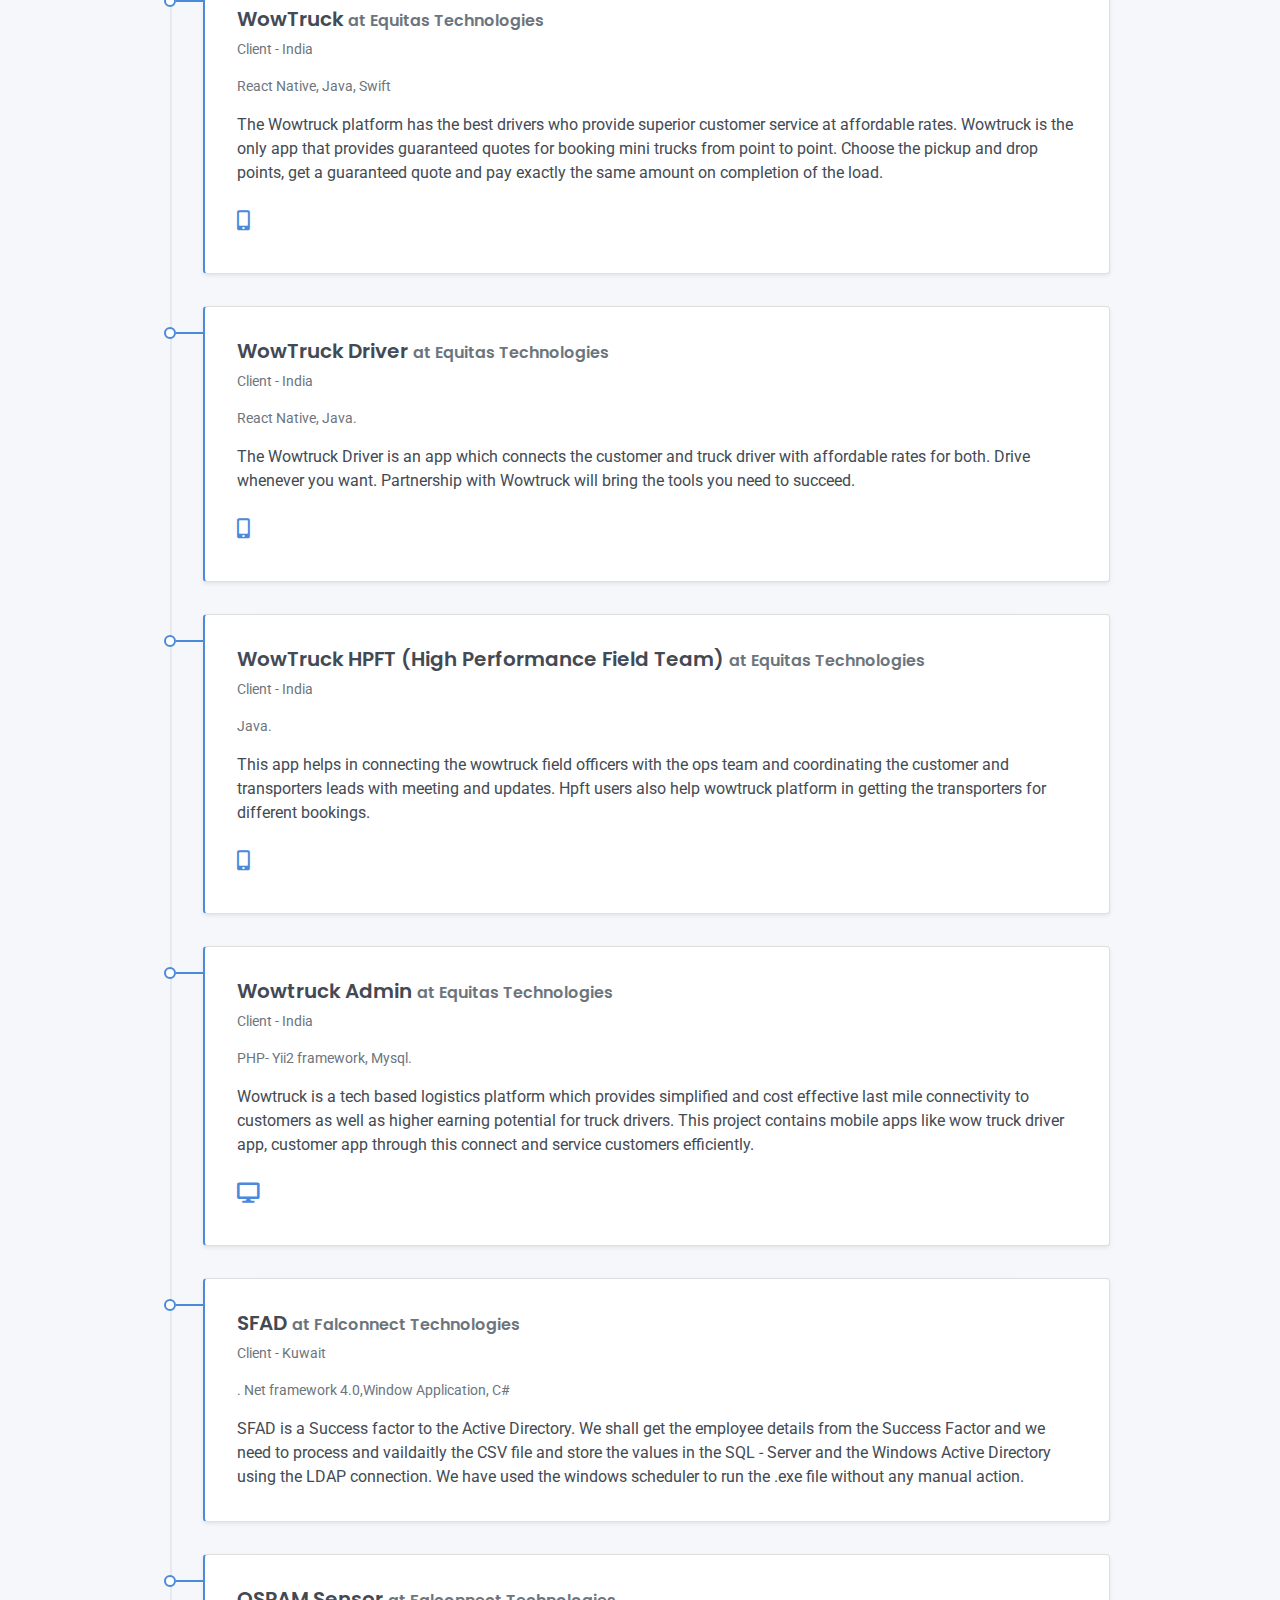
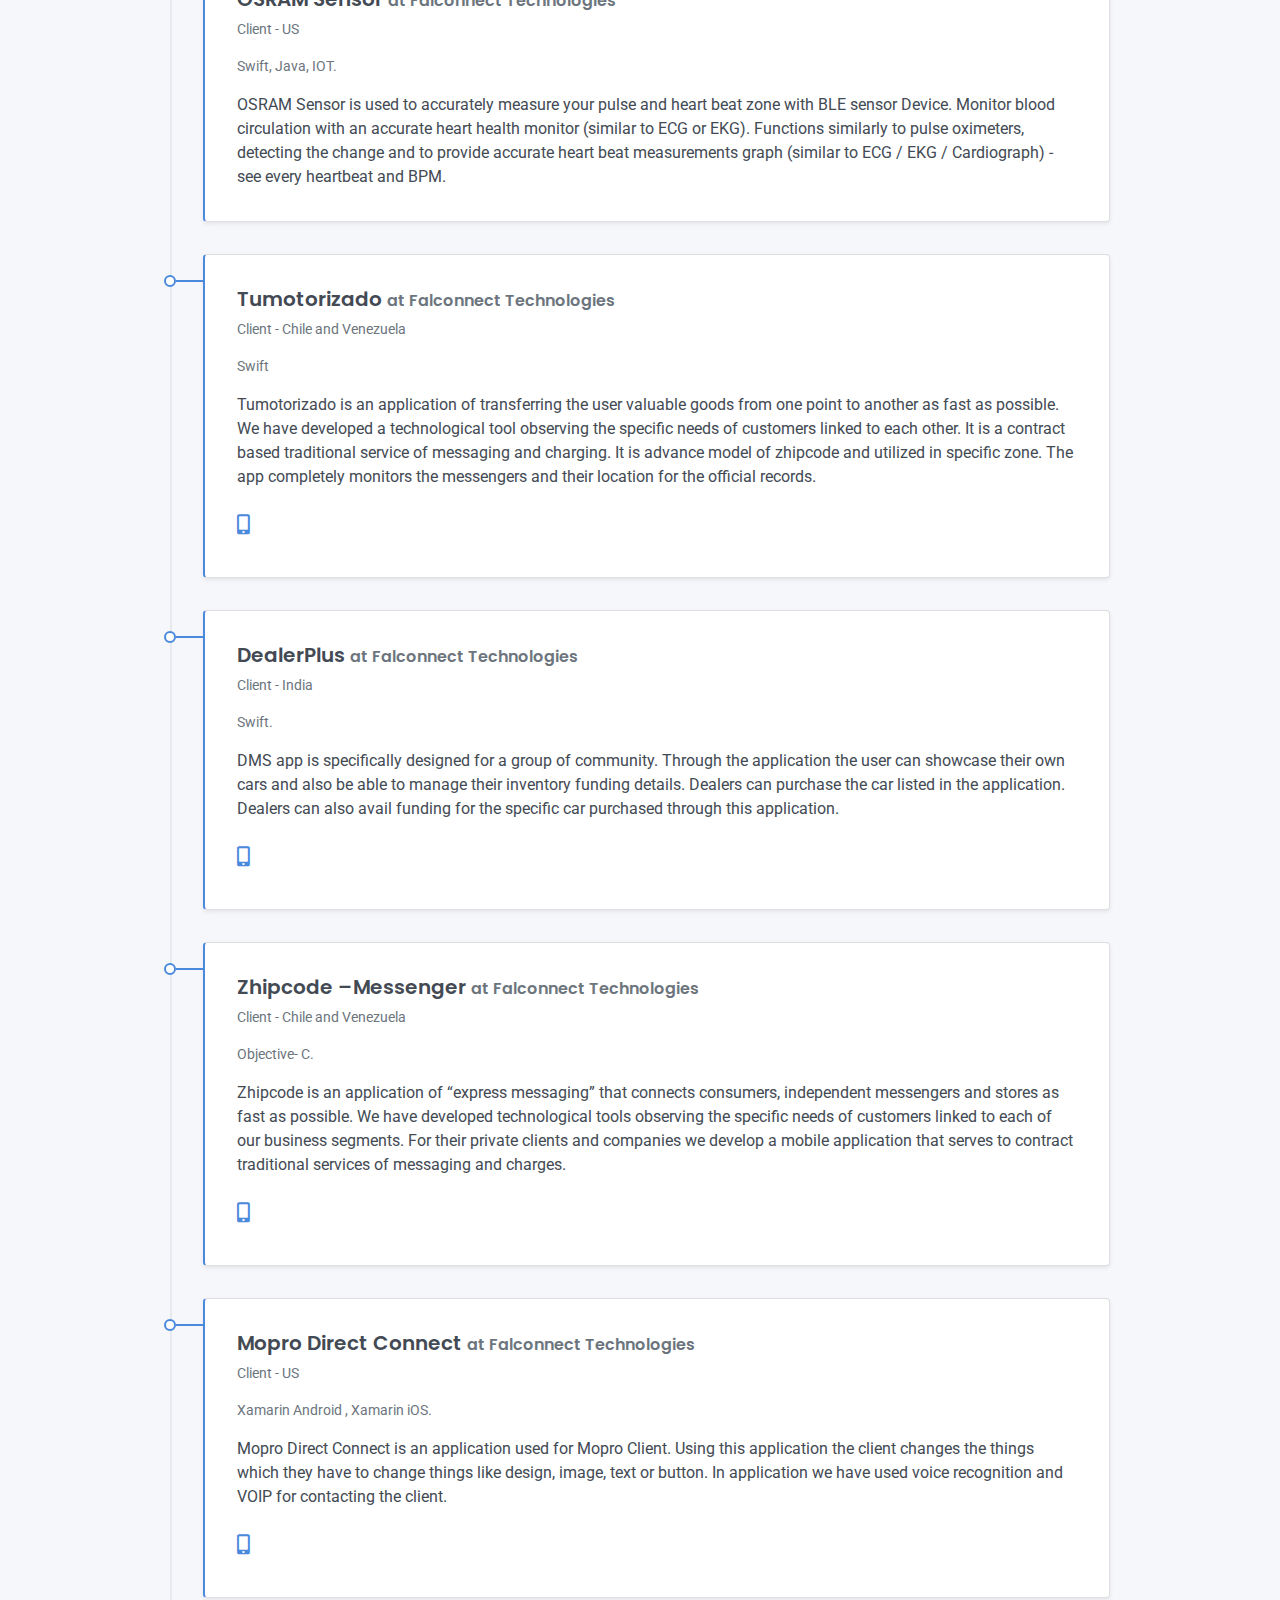
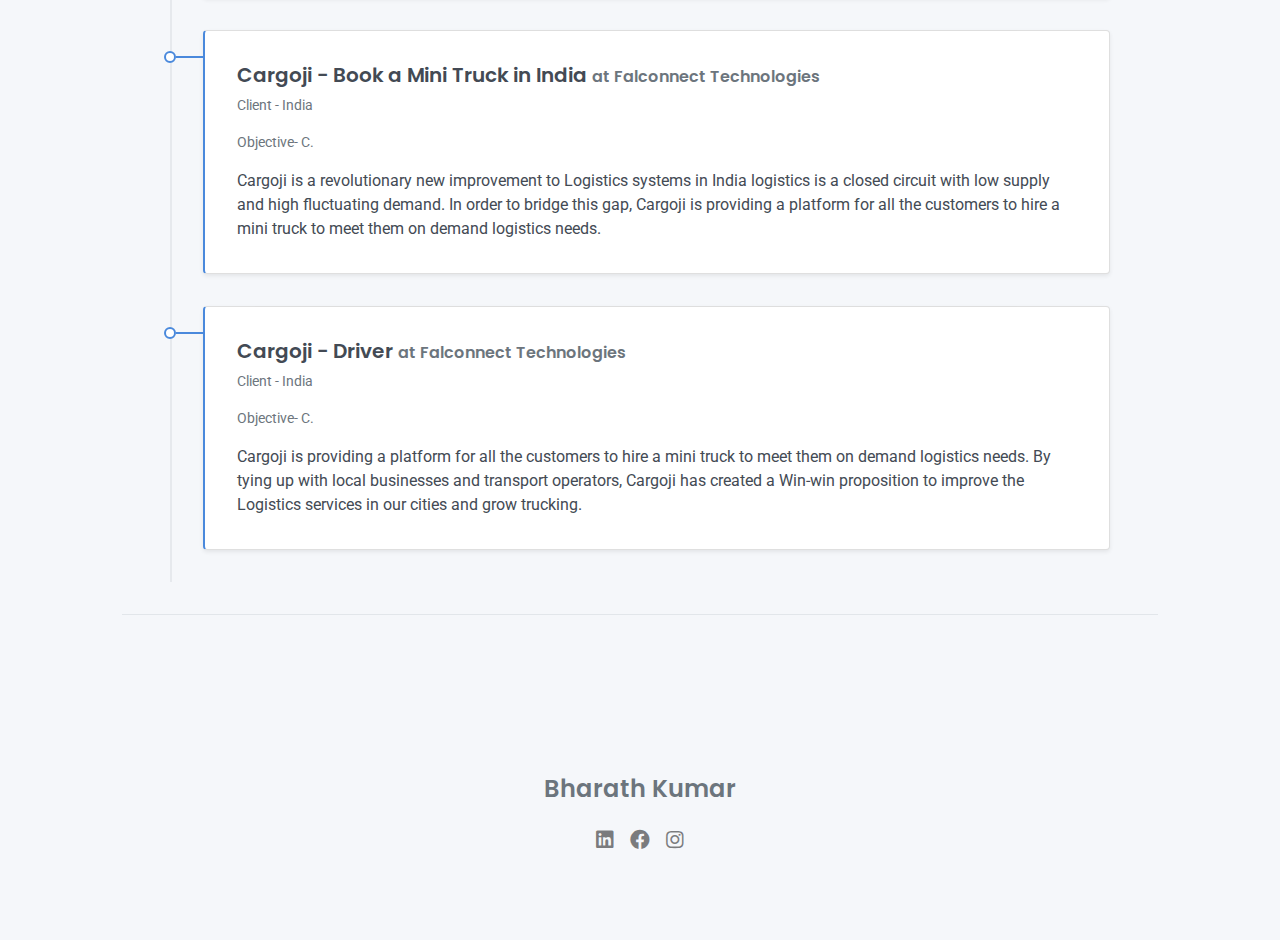
==== commit 31f1a4be: "update" ====
--- a/index.html
+++ b/index.html
@@ -94,9 +94,9 @@
             <div class="pb-1">Address</div>
           </div>
           <div class="col-sm-8">
-            <div class="pb-1 text-secondary">39,HAK ROAD,
-              CHINNACHOKKIKULAM MADURAI,
-              TAMIL NADU 625002</div>
+            <div class="pb-1 text-secondary">3/14, Indian bank colony,
+               1st street, Narayanapuram,
+              Madurai- 625014</div>
           </div>
         </div>
       </div>
@@ -134,7 +134,7 @@
         <div class="mb-2"><span>Swift UI</span>
           <div class="progress my-1">
             <div class="progress-bar bg-success" role="progressbar" data-aos="zoom-in-right" data-aos-delay="300"
-              data-aos-anchor=".skills-section" style="width: 50%" aria-valuenow="75" aria-valuemin="0" aria-valuemax="100">
+              data-aos-anchor=".skills-section" style="width: 50%" aria-valuenow="50" aria-valuemin="0" aria-valuemax="100">
             </div>
           </div>
         </div>
@@ -160,6 +160,16 @@
   <div class="work-experience-section px-3 px-lg-4">
     <h2 class="h3 mb-4">Work Experience</h2>
     <div class="timeline">
+      <div class="timeline-card timeline-card-primary card shadow-sm">
+        <div class="card-body">
+          <div class="h5 mb-1">Mobile Team Lead <span class="text-muted h6">at CarltonOne Engagement</span></div>
+          <div class="text-muted text-small mb-2">April, 2022 - Present</div>
+          <div>Determined new features and bug fixes and implemented them on the development schedule. And Allocated implementation, 
+            programming, and support tasks to development team members. Identified areas for improvement through application and system enhancements.
+            Lead Scrum stand-up meetings and sprint planning to deliver applications on a rapid turnaround schedule, with authority over critical milestones,
+            priorities, and client deadlines.</div>
+        </div>
+      </div>
       <div class="timeline-card timeline-card-primary card shadow-sm">
         <div class="card-body">
           <div class="h5 mb-1">Team Lead <span class="text-muted h6">at Equitas Technologies</span></div>
@@ -218,6 +228,19 @@
   <div class="work-experience-section px-3 px-lg-4">
     <h2 class="h3 mb-4">Project Details</h2>
     <div class="timeline">
+      <div class="timeline-card timeline-card-primary card shadow-sm">
+        <div class="card-body">
+          <div class="h5 mb-1">Power2Motivate <span class="text-muted h6">at Carltonone Engagement</span></div>
+          <div class="text-muted text-small mb-2">Client - Canada</div>
+          <div class="text-muted text-small mb-2">React Native, Java, Swift</div>
+          <div>Power2Motivate is an enterprise-strength talent recognition, performance incentive, loyalty and rewards platform to help make work mean more. 
+            It’s the first employee engagement app directly connecting member activities to eco-action funding to plant millions of trees every year. 
+            Members can now take Power2Motivate on the go, and depending on how their program is configured, can access available features to earn points, 
+            badges and gameplay tokens, recognize great work by giving awards, take surveys, complete challenges and offer feedback, participate in incentive programs</div>
+          <br/>
+          <div class="h5 mb-1"><a href="https://play.google.com/store/apps/details?id=in.wowtruck.supplierapp"> <i class="fa fa-mobile-alt" aria-hidden="true" fa-4x></i></a></div>
+        </div>
+      </div>
       <div class="timeline-card timeline-card-primary card shadow-sm">
         <div class="card-body">
           <div class="h5 mb-1">WowTruck <span class="text-muted h6">at Equitas Technologies</span></div>
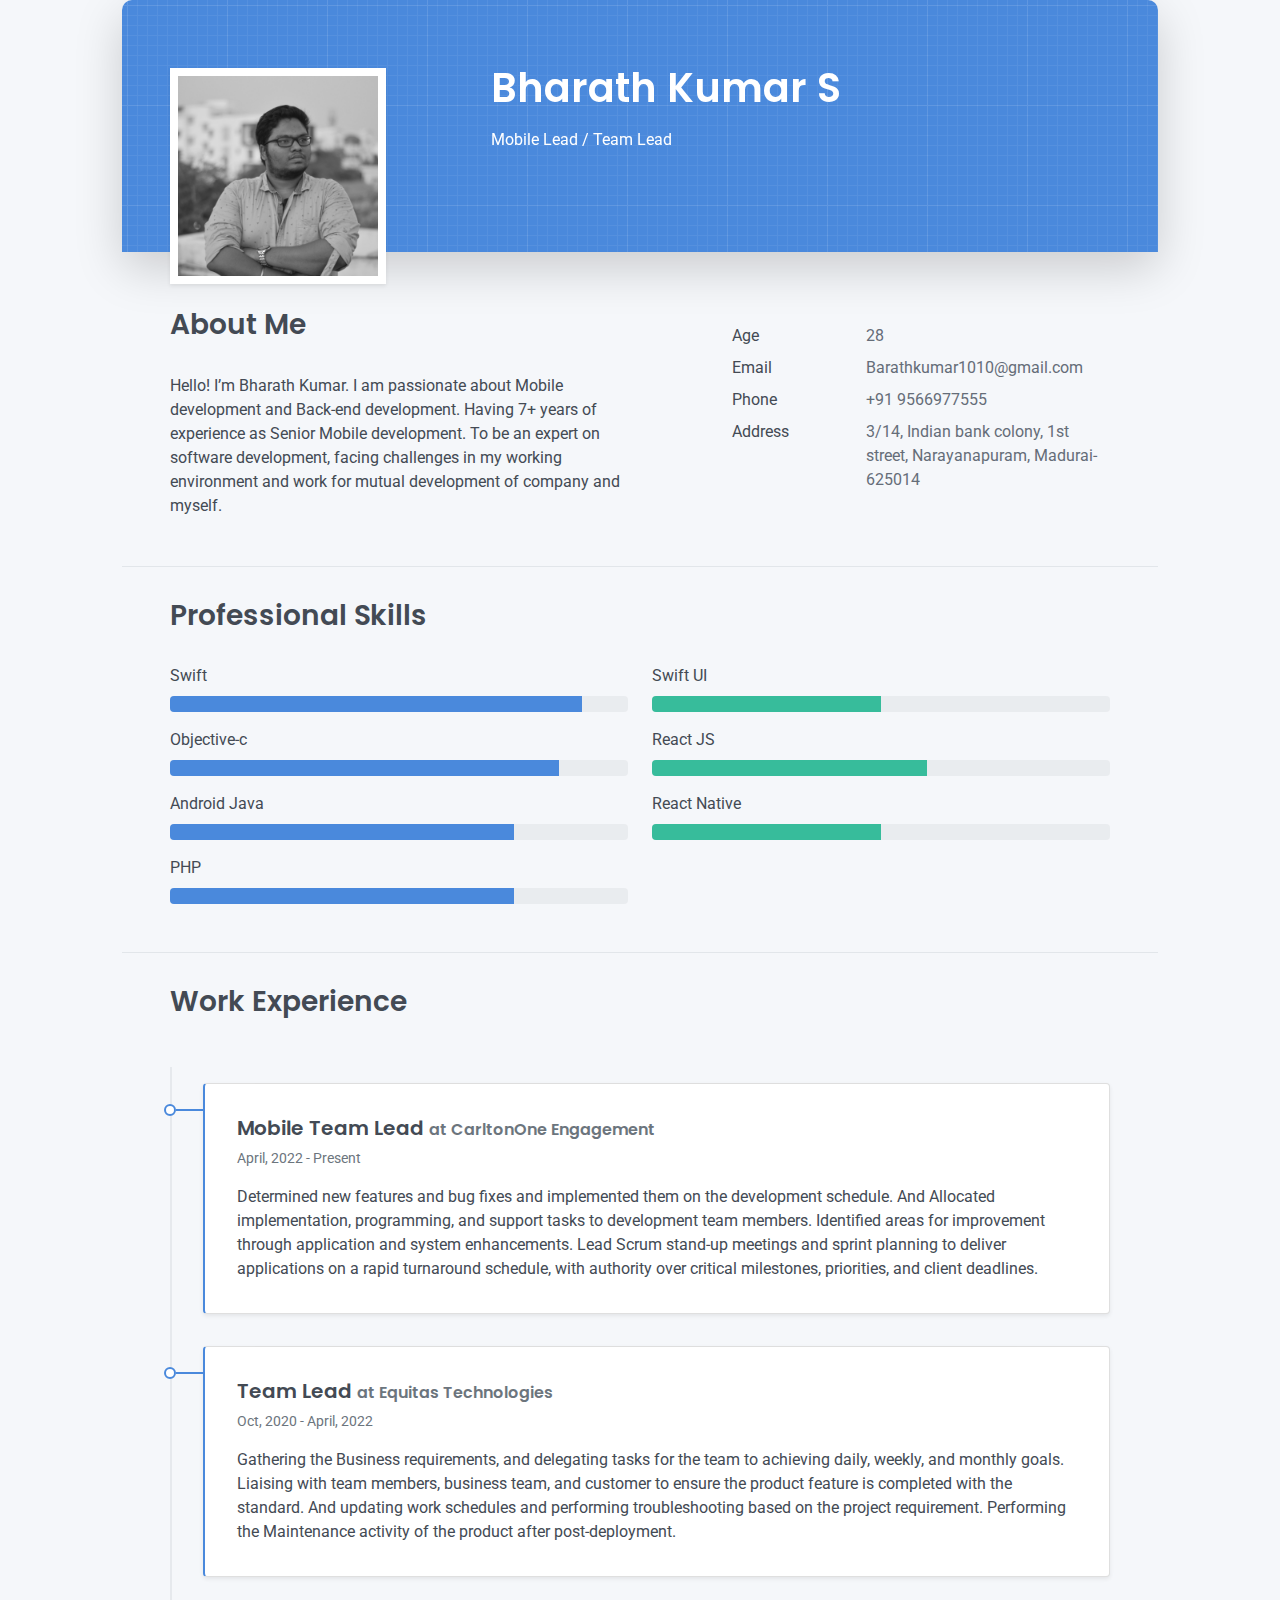
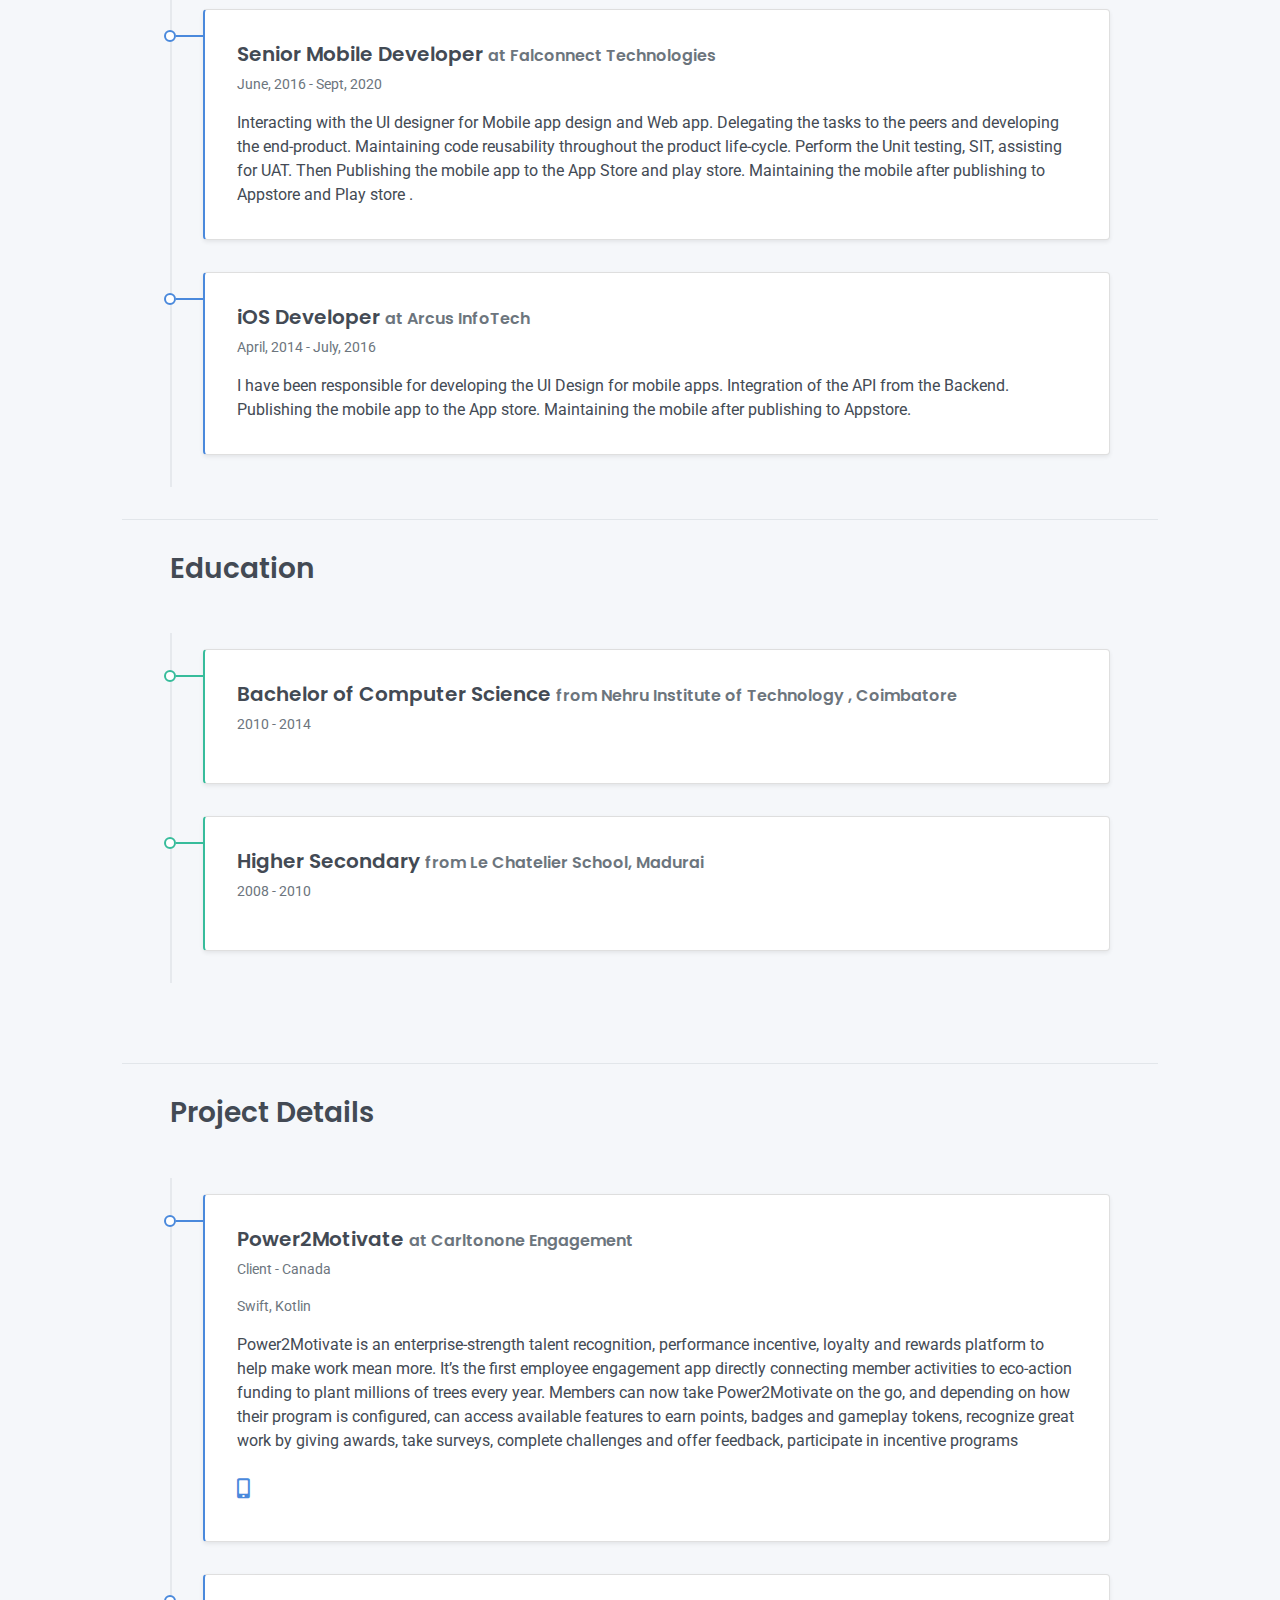
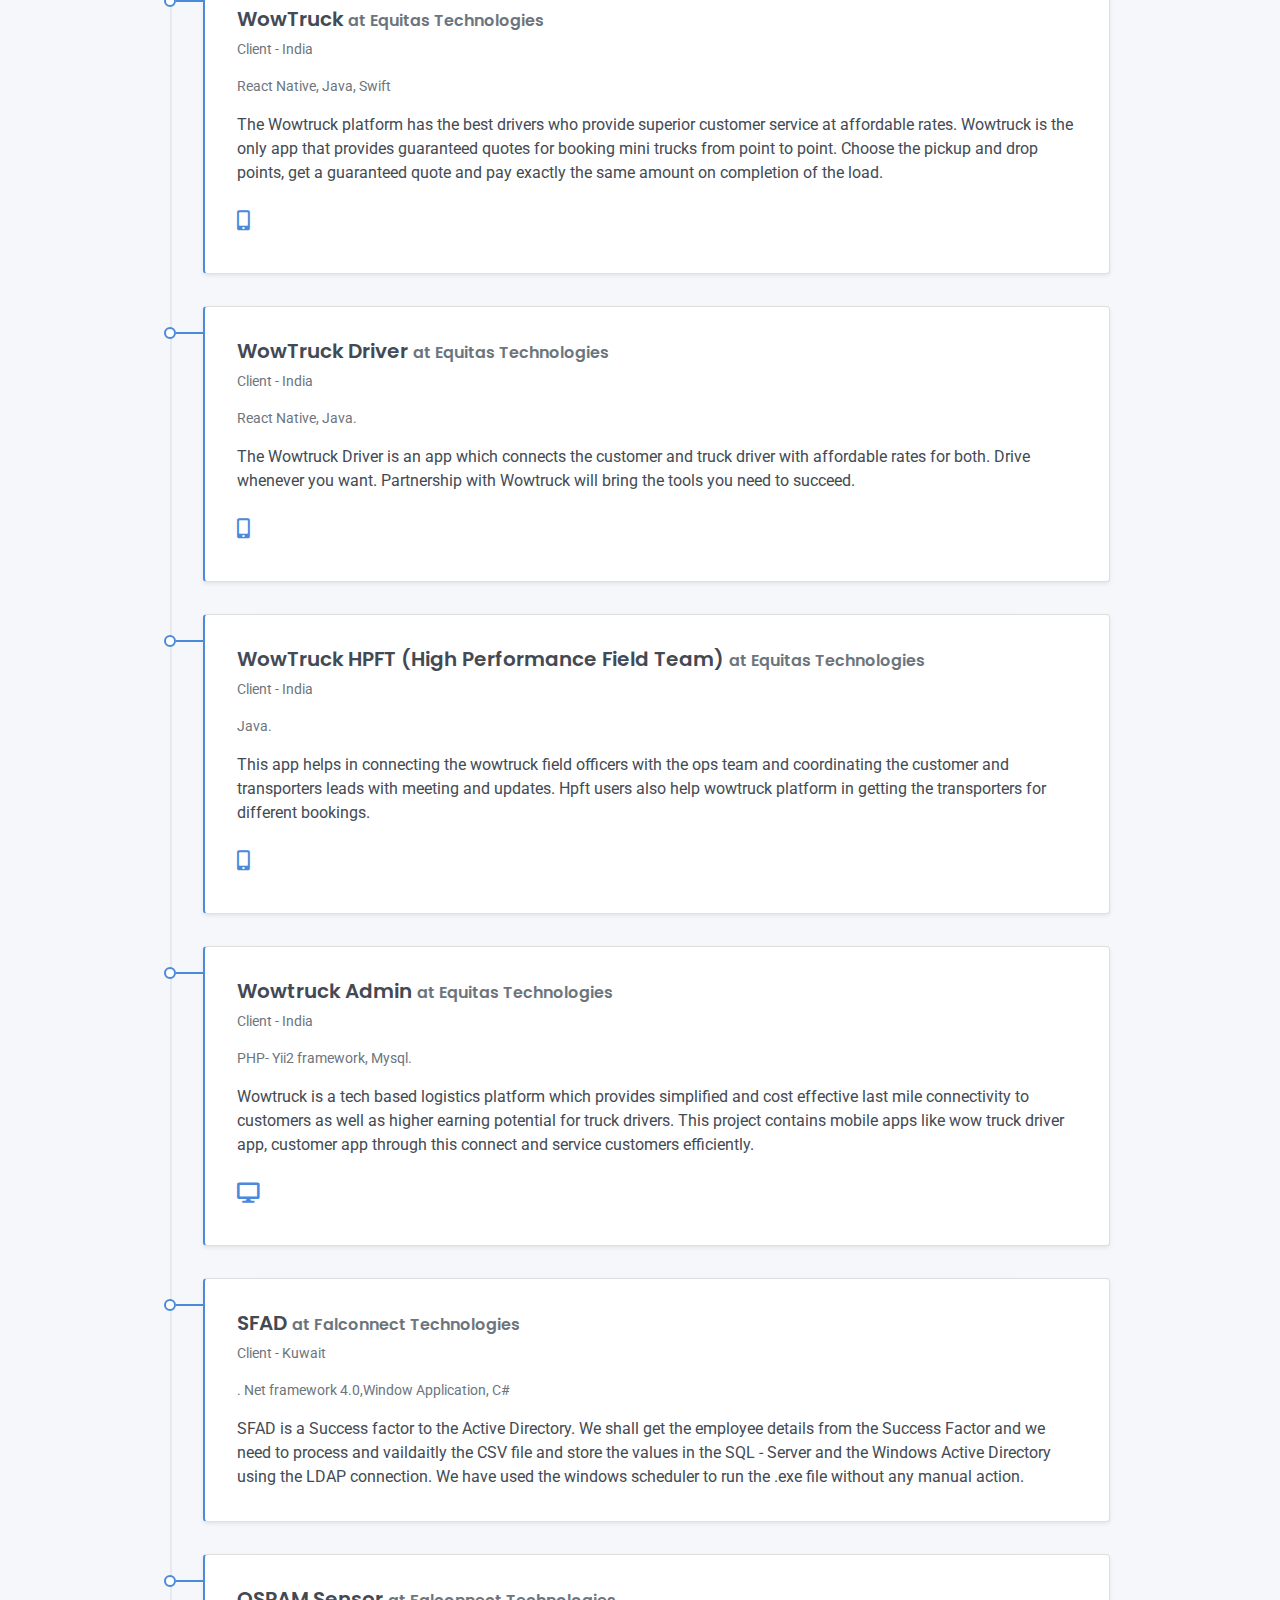
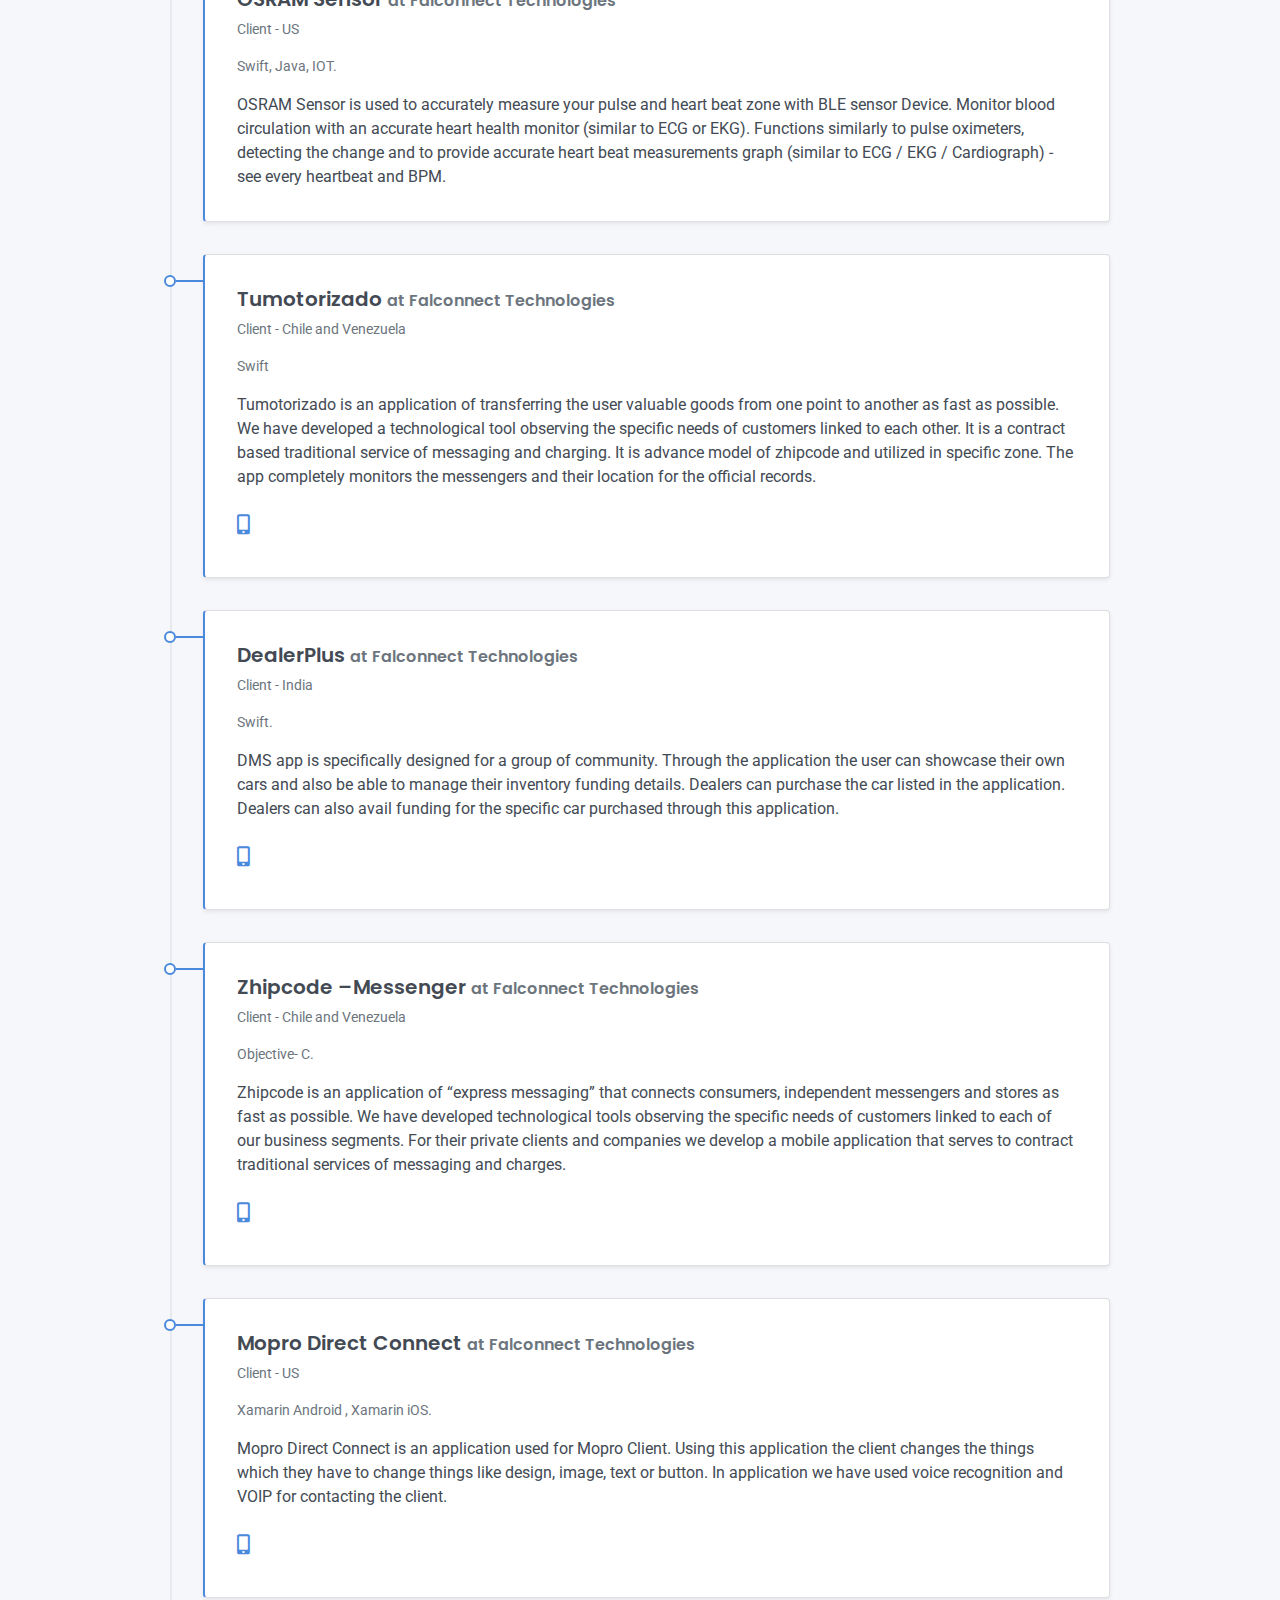
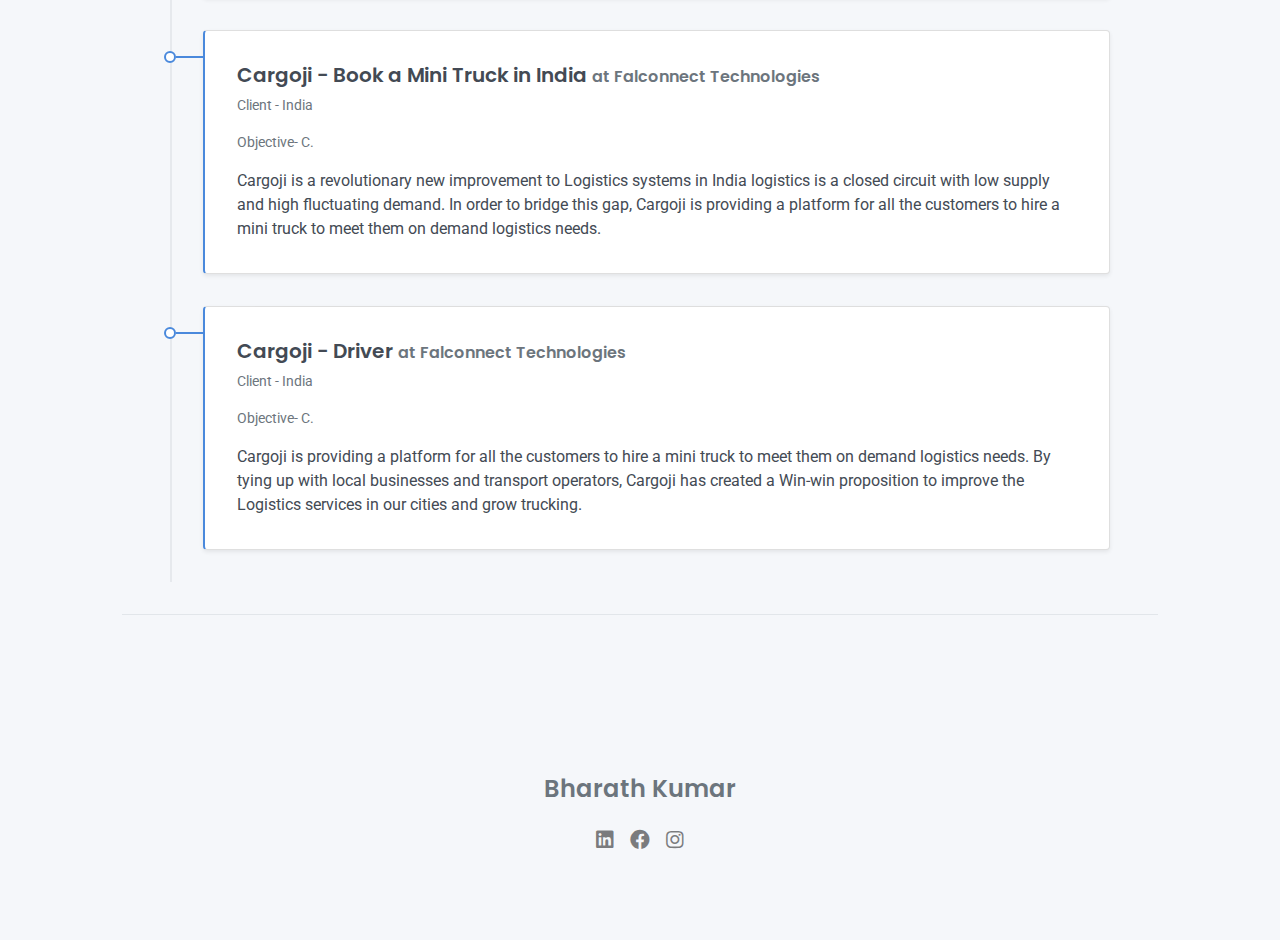
==== commit 9718d235: "a" ====
--- a/index.html
+++ b/index.html
@@ -232,7 +232,7 @@
         <div class="card-body">
           <div class="h5 mb-1">Power2Motivate <span class="text-muted h6">at Carltonone Engagement</span></div>
           <div class="text-muted text-small mb-2">Client - Canada</div>
-          <div class="text-muted text-small mb-2">React Native, Java, Swift</div>
+          <div class="text-muted text-small mb-2">Swift, Kotlin</div>
           <div>Power2Motivate is an enterprise-strength talent recognition, performance incentive, loyalty and rewards platform to help make work mean more. 
             It’s the first employee engagement app directly connecting member activities to eco-action funding to plant millions of trees every year. 
             Members can now take Power2Motivate on the go, and depending on how their program is configured, can access available features to earn points, 
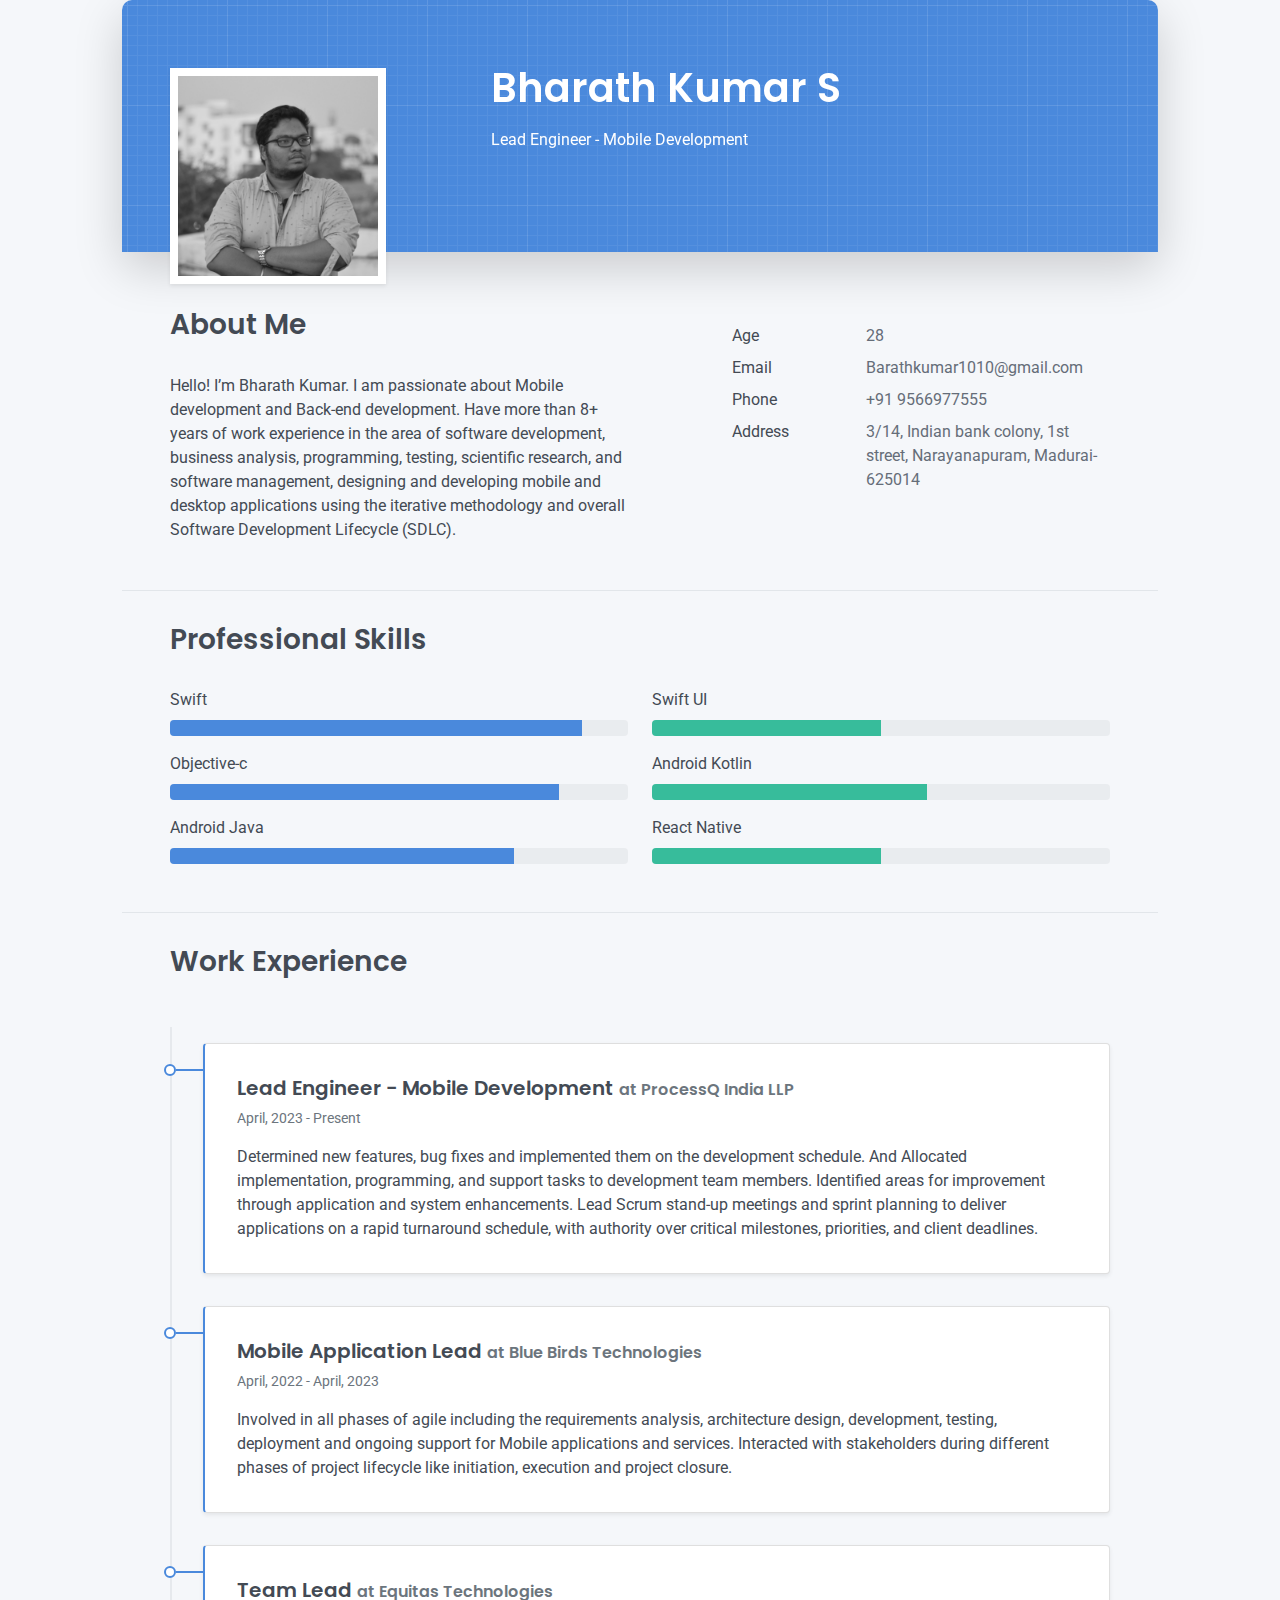
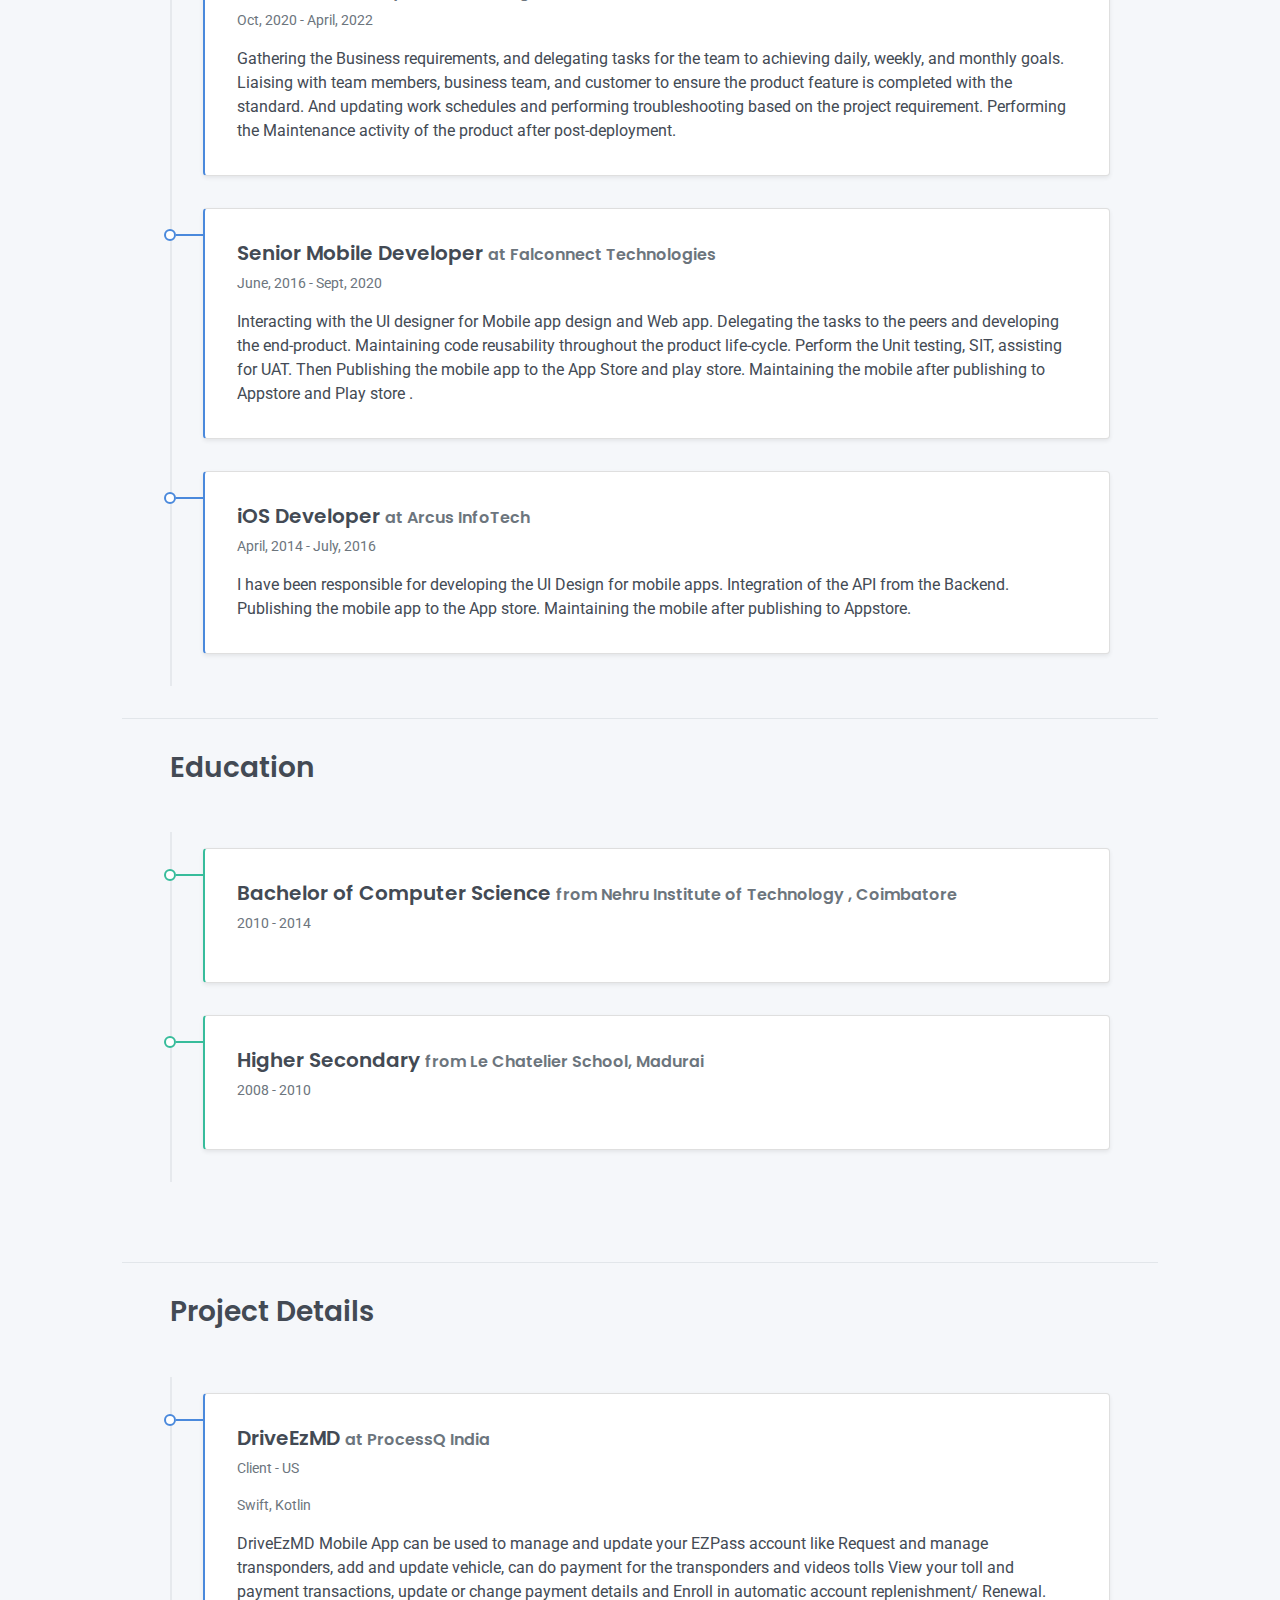
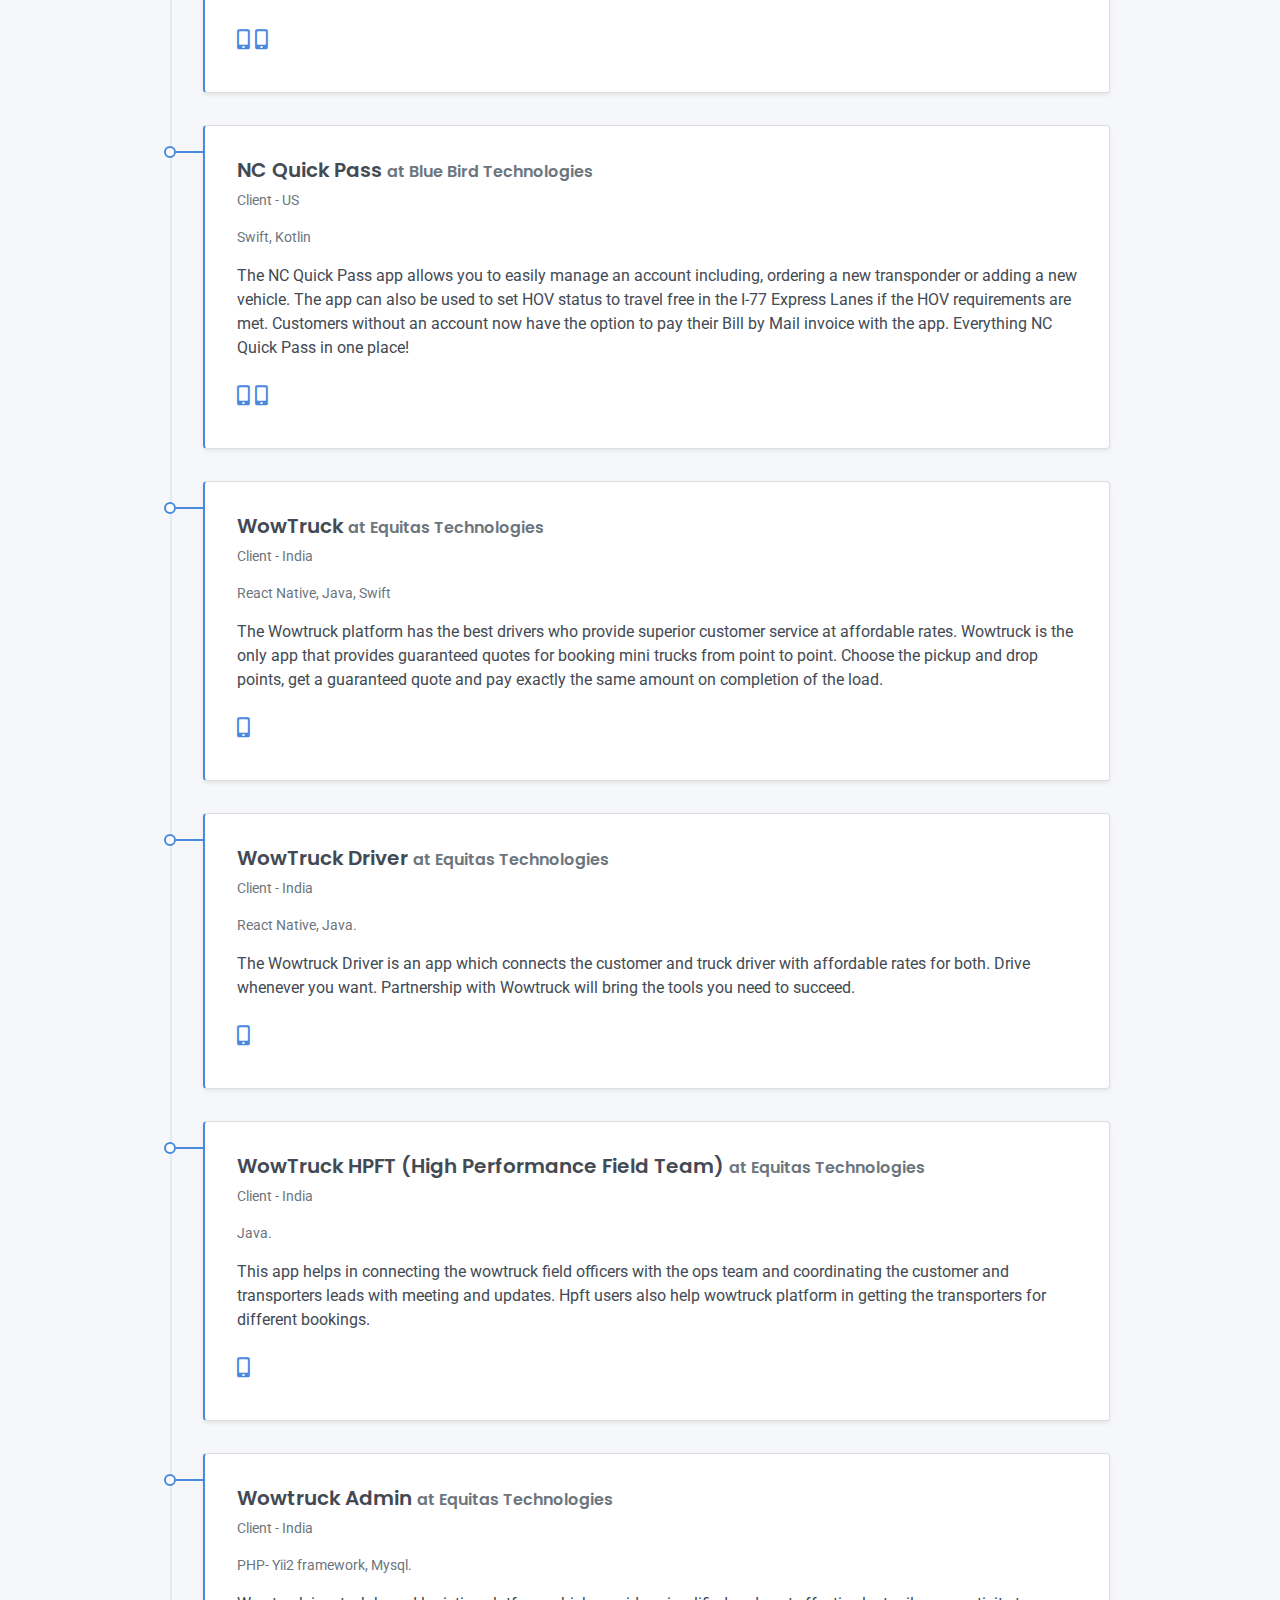
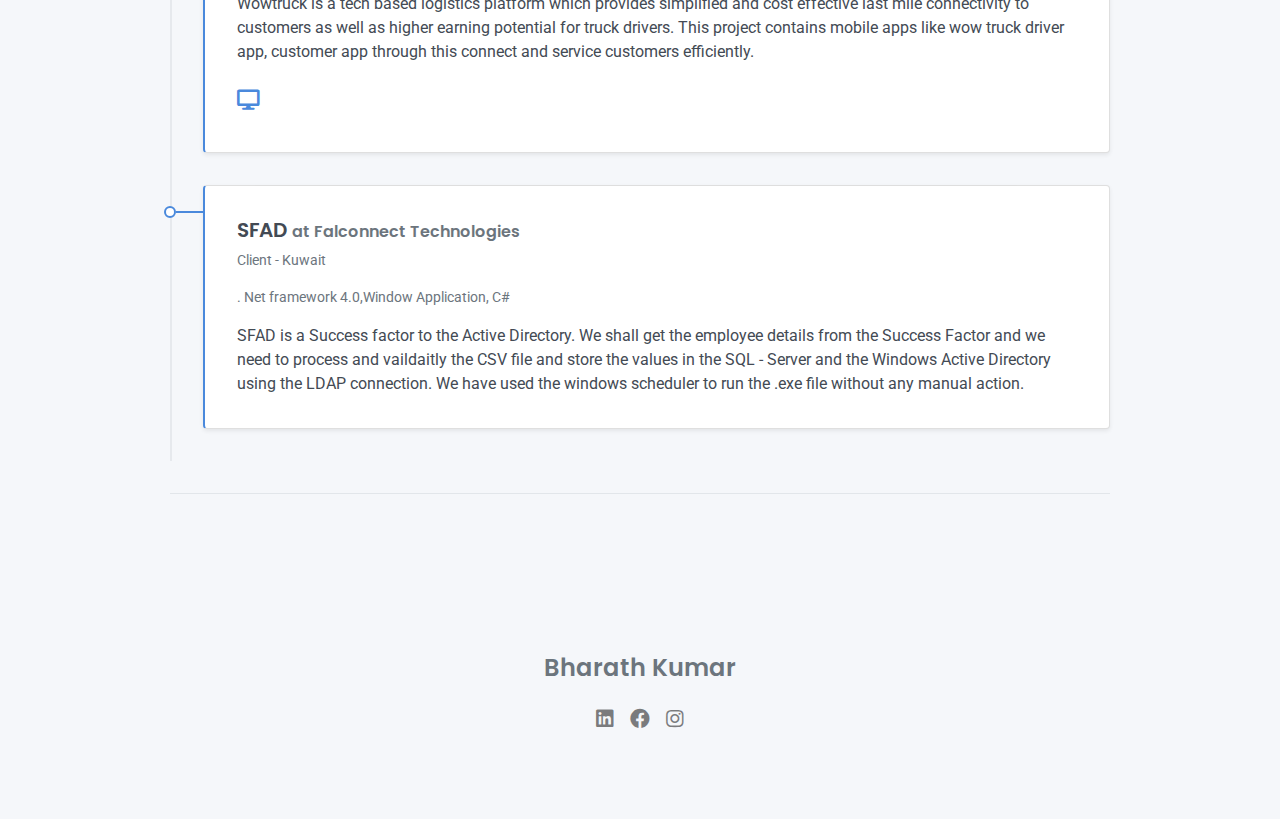
==== commit 68046c3d: "update resume" ====
--- a/index.html
+++ b/index.html
@@ -56,7 +56,7 @@
       </div>
       <div class="col-lg-8 col-md-7 text-center text-md-start">
         <h2 class="h1 mt-2" data-aos="fade-left" data-aos-delay="0">Bharath Kumar S</h2>
-        <p data-aos="fade-left" data-aos-delay="100">Mobile Lead / Team Lead </p>
+        <p data-aos="fade-left" data-aos-delay="100">Lead Engineer - Mobile Development  </p>
         <!-- <div class="d-print-none" data-aos="fade-left" data-aos-delay="200"><a class="btn btn-light text-dark shadow-sm mt-1 me-1" href="bharath_resume.pdf" target="_blank">Download CV</a> -->
           <!-- <a class="btn btn-success shadow-sm mt-1" href="#contact">Hire Me</a> -->
         </div>
@@ -67,8 +67,9 @@
     <div class="row">
       <div class="col-md-6">
         <h2 class="h3 mb-3">About Me</h2>
-        <p>Hello! I’m Bharath Kumar. I am passionate about Mobile development and Back-end development. Having 7+ years of experience as Senior Mobile development. To be an expert on software development,
-        facing challenges in my working environment and work for mutual development of company and myself.</p>
+        <p>Hello! I’m Bharath Kumar. I am passionate about Mobile development and Back-end development. Have more than 8+ years of work experience in the area of software development, 
+          business analysis, programming, testing, scientific research, and software management, designing and developing mobile and desktop applications using 
+          the iterative methodology and overall Software Development Lifecycle (SDLC).</p>
       </div>
       <div class="col-md-5 offset-md-1">
         <div class="row mt-2">
@@ -122,13 +123,13 @@
             <div class="progress-bar bg-primary" role="progressbar" data-aos="zoom-in-right" data-aos-delay="300" data-aos-anchor=".skills-section" style="width: 75%" aria-valuenow="75" aria-valuemin="0" aria-valuemax="100"></div>
           </div>
         </div>
-        <div class="mb-2"><span>PHP</span>
+        <!-- <div class="mb-2"><span>PHP</span>
           <div class="progress my-1">
             <div class="progress-bar bg-primary" role="progressbar" data-aos="zoom-in-right" data-aos-delay="300"
               data-aos-anchor=".skills-section" style="width: 75%" aria-valuenow="75" aria-valuemin="0" aria-valuemax="100">
             </div>
           </div>
-        </div>
+        </div> -->
       </div>
       <div class="col-md-6">
         <div class="mb-2"><span>Swift UI</span>
@@ -138,7 +139,7 @@
             </div>
           </div>
         </div>
-        <div class="mb-2"><span>React JS</span>
+        <div class="mb-2"><span>Android Kotlin</span>
           <div class="progress my-1">
             <div class="progress-bar bg-success" role="progressbar" data-aos="zoom-in-right" data-aos-delay="600"
               data-aos-anchor=".skills-section" style="width: 60%" aria-valuenow="50" aria-valuemin="0" aria-valuemax="100">
@@ -162,12 +163,21 @@
     <div class="timeline">
       <div class="timeline-card timeline-card-primary card shadow-sm">
         <div class="card-body">
-          <div class="h5 mb-1">Mobile Team Lead <span class="text-muted h6">at CarltonOne Engagement</span></div>
-          <div class="text-muted text-small mb-2">April, 2022 - Present</div>
-          <div>Determined new features and bug fixes and implemented them on the development schedule. And Allocated implementation, 
+          <div class="h5 mb-1">Lead Engineer - Mobile Development <span class="text-muted h6">at ProcessQ India LLP</span></div>
+          <div class="text-muted text-small mb-2">April, 2023 - Present</div>
+          <div>Determined new features, bug fixes and implemented them on the development schedule. And Allocated implementation, 
             programming, and support tasks to development team members. Identified areas for improvement through application and system enhancements.
             Lead Scrum stand-up meetings and sprint planning to deliver applications on a rapid turnaround schedule, with authority over critical milestones,
-            priorities, and client deadlines.</div>
+            priorities, and client deadlines.
+          </div>
+        </div>
+      </div>
+      <div class="timeline-card timeline-card-primary card shadow-sm">
+        <div class="card-body">
+          <div class="h5 mb-1">Mobile Application Lead <span class="text-muted h6">at Blue Birds Technologies</span></div>
+          <div class="text-muted text-small mb-2">April, 2022 - April, 2023</div>
+          <div>Involved in all phases of agile including the requirements analysis, architecture design, development, testing, deployment and ongoing support for
+             Mobile applications and services. Interacted with stakeholders during different phases of project lifecycle like initiation, execution and project closure.</div>
         </div>
       </div>
       <div class="timeline-card timeline-card-primary card shadow-sm">
@@ -230,16 +240,30 @@
     <div class="timeline">
       <div class="timeline-card timeline-card-primary card shadow-sm">
         <div class="card-body">
-          <div class="h5 mb-1">Power2Motivate <span class="text-muted h6">at Carltonone Engagement</span></div>
-          <div class="text-muted text-small mb-2">Client - Canada</div>
+          <div class="h5 mb-1">DriveEzMD <span class="text-muted h6">at ProcessQ India</span></div>
+          <div class="text-muted text-small mb-2">Client - US</div>
           <div class="text-muted text-small mb-2">Swift, Kotlin</div>
-          <div>Power2Motivate is an enterprise-strength talent recognition, performance incentive, loyalty and rewards platform to help make work mean more. 
-            It’s the first employee engagement app directly connecting member activities to eco-action funding to plant millions of trees every year. 
-            Members can now take Power2Motivate on the go, and depending on how their program is configured, can access available features to earn points, 
-            badges and gameplay tokens, recognize great work by giving awards, take surveys, complete challenges and offer feedback, participate in incentive programs</div>
+          <div>DriveEzMD Mobile App can be used to manage and update your EZPass account like Request and manage transponders, add and update vehicle, 
+            can do payment for the transponders and videos tolls View your toll and payment transactions, 
+            update or change payment details and Enroll in automatic account replenishment/ Renewal.</div>
           <br/>
-          <div class="h5 mb-1"><a href="https://play.google.com/store/apps/details?id=in.wowtruck.supplierapp"> <i class="fa fa-mobile-alt" aria-hidden="true" fa-4x></i></a></div>
-        </div>
+          <div class="h5 mb-1"><a href="https://play.google.com/store/apps/details?id=com.transcore.md"> <i class="fa fa-mobile-alt" aria-hidden="true" fa-4x></i></a>
+          <a href="https://apps.apple.com/us/app/driveezmd/id1609212462"> <i class="fa fa-mobile-alt" aria-hidden="true" fa-4x></i></a></div>
+        </div>
+      </div>
+      <div class="timeline-card timeline-card-primary card shadow-sm">
+        <div class="card-body">
+          <div class="h5 mb-1">NC Quick Pass <span class="text-muted h6">at Blue Bird Technologies</span></div>
+          <div class="text-muted text-small mb-2">Client - US</div>
+          <div class="text-muted text-small mb-2">Swift, Kotlin</div>
+          <div>The NC Quick Pass app allows you to easily manage an account including, ordering a new transponder or adding a new vehicle. The app can also be used 
+            to set HOV status to travel free in the I-77 Express Lanes if the HOV requirements are met. Customers without an account now have the option to pay their 
+            Bill by Mail invoice with the app. Everything NC Quick Pass in one place! 
+           </div>
+          <br/>
+          <div class="h5 mb-1"><a href="https://play.google.com/store/apps/details?id=com.transcore.nc"> <i class="fa fa-mobile-alt" aria-hidden="true" fa-4x></i></a>
+            <a href="https://apps.apple.com/us/app/nc-quick-pass/id6448813305"> <i class="fa fa-mobile-alt" aria-hidden="true" fa-4x></i></a></div>
+          </div>
       </div>
       <div class="timeline-card timeline-card-primary card shadow-sm">
         <div class="card-body">
@@ -309,6 +333,7 @@
           </div>
         </div>
       </div>
+      <!--
       <div class="timeline-card timeline-card-primary card shadow-sm">
         <div class="card-body">
           <div class="h5 mb-1">OSRAM Sensor <span class="text-muted h6">at Falconnect Technologies</span></div>
@@ -320,10 +345,10 @@
           detecting the change and to provide accurate heart beat measurements graph (similar to ECG / EKG / Cardiograph) - see
           every heartbeat and BPM.
           </div>
-          <!-- <br />
+           <br />
           <div class="h5 mb-1"><a href="https://play.google.com/store/apps/details?id=in.wowtruck.newproject"> <i
                 class="fa fa-mobile" aria-hidden="true" fa-4x></i></a>
-          </div> -->
+          </div> 
         </div>
       </div>
       <div class="timeline-card timeline-card-primary card shadow-sm">
@@ -414,6 +439,7 @@
         </div>
       </div>
     </div>
+    -->
   </div>
 
   <hr class="d-print-none"/>
